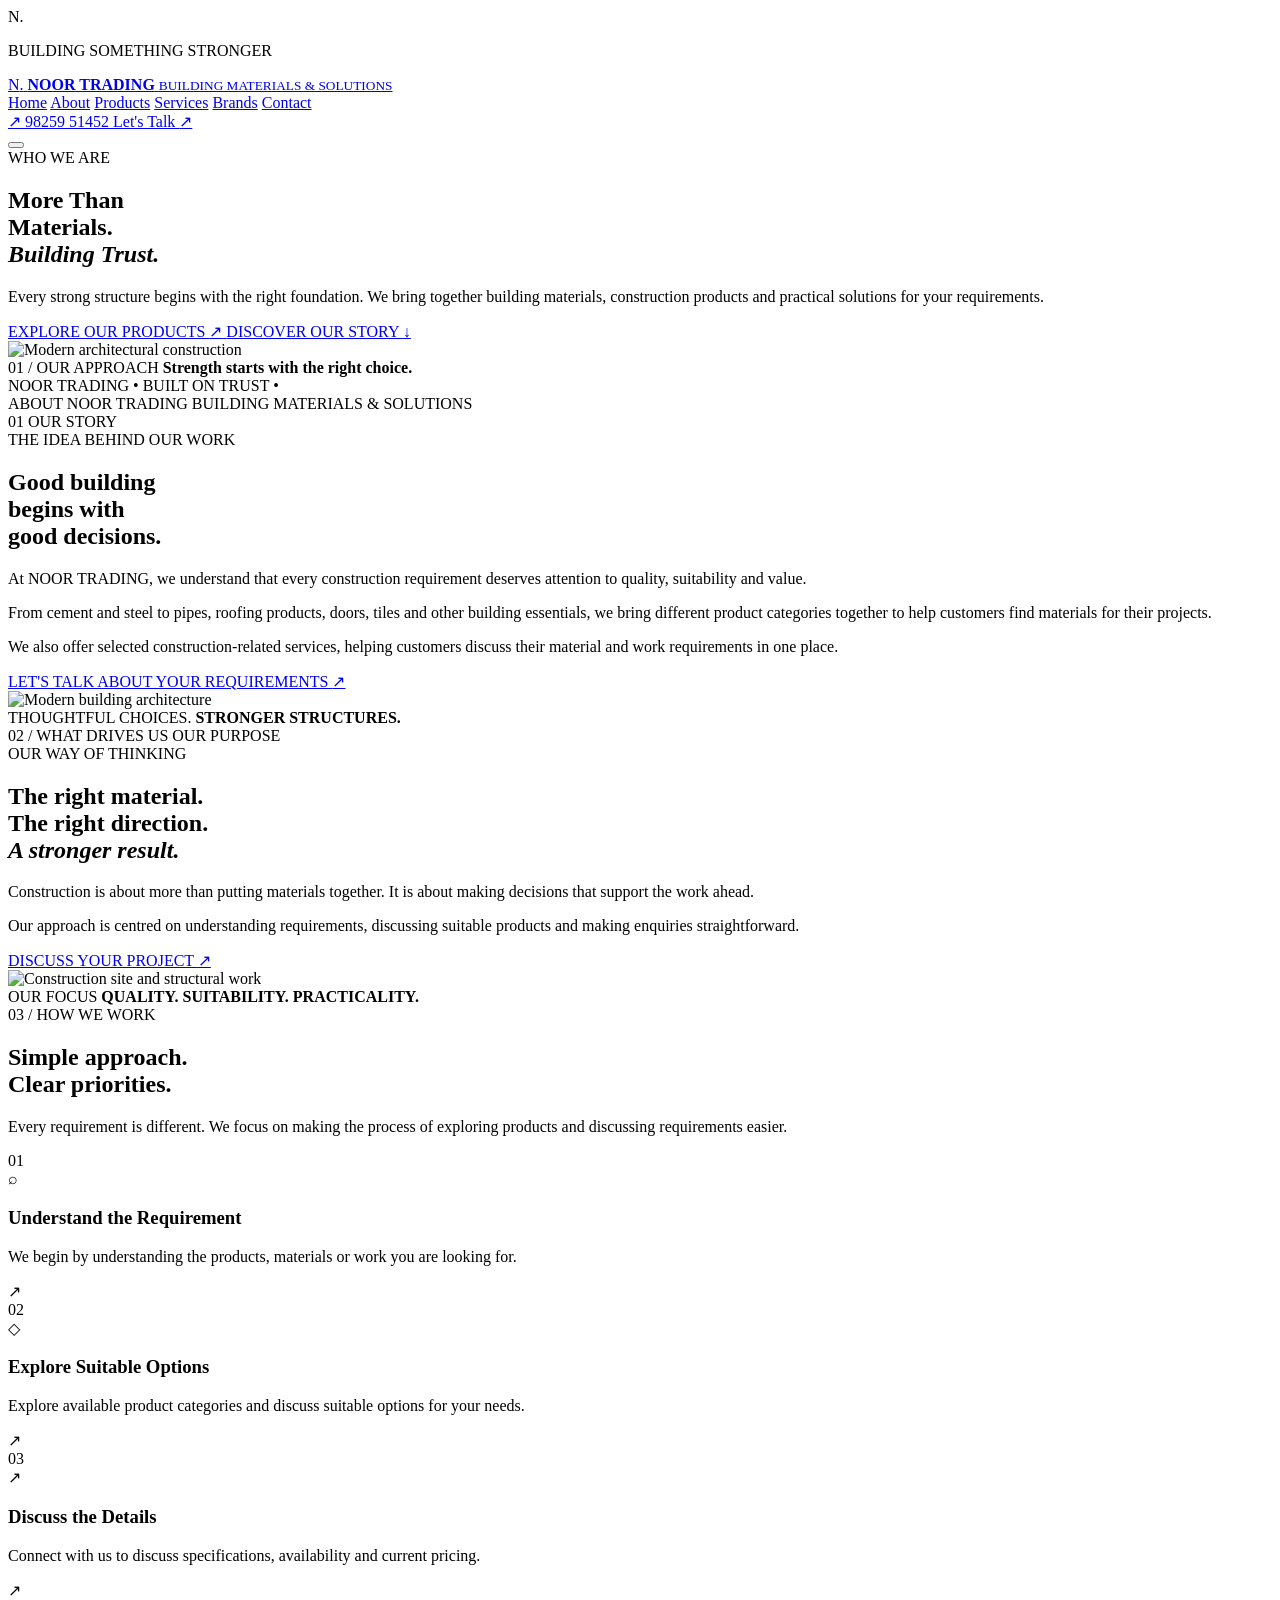
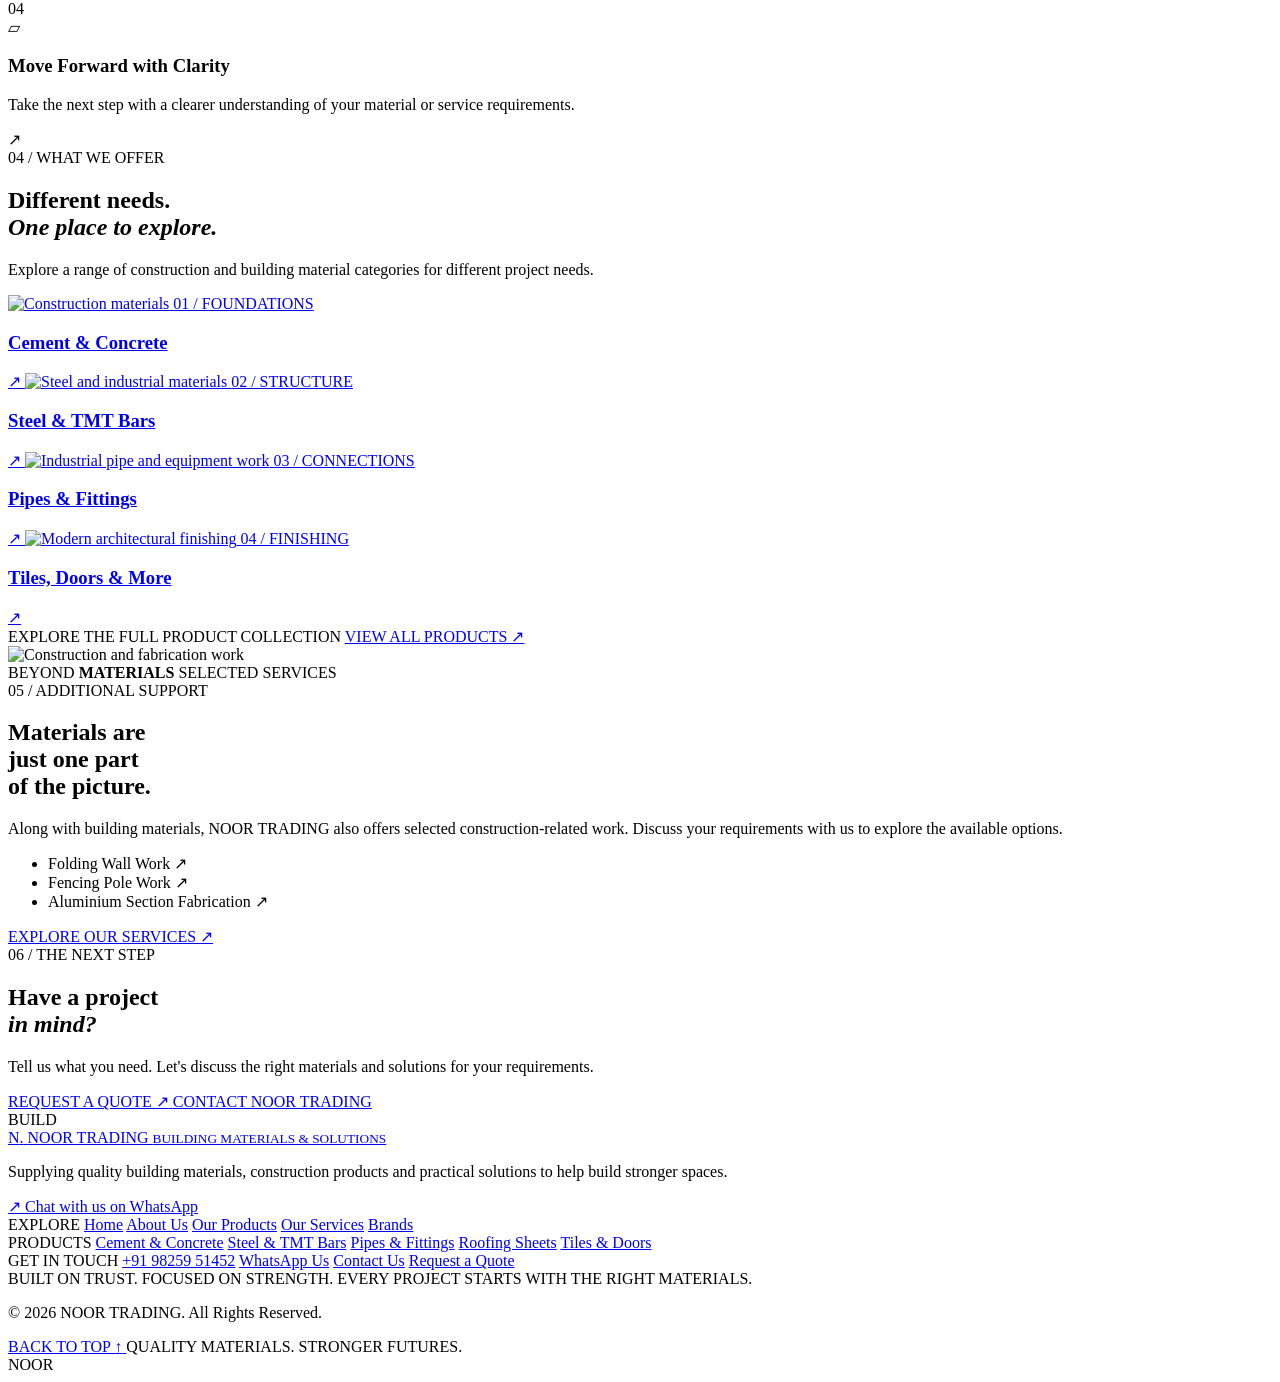
==== about.html @ 2c24d9a5 "Add files via upload" ====
<!DOCTYPE html>
<html lang="en">
<head>
    <meta charset="UTF-8">
    <meta name="viewport" content="width=device-width, initial-scale=1.0">

   <title>About Us | NOOR TRADING – Building Materials & Solutions</title>
<meta name="description" content="Discover NOOR TRADING, your source for building materials, construction products and practical construction solutions.">
    <meta name="theme-color" content="#081b30">

    <link rel="preconnect" href="https://fonts.googleapis.com">
    <link rel="preconnect" href="https://fonts.gstatic.com" crossorigin>

    <link href="https://fonts.googleapis.com/css2?family=DM+Sans:wght@400;500;600;700;800&family=Manrope:wght@400;500;600;700;800&display=swap" rel="stylesheet">

    <link rel="stylesheet" href="assets/style.css">
    <link rel="stylesheet" href="assets/responsive.css">
    <link rel="stylesheet" href="assets/animations.css">

</head>
<body>

    <div class="nt-loader" id="ntLoader">
        <div class="loader-symbol">N<span>.</span></div>
        <div class="loader-line"><span></span></div>
        <p>BUILDING SOMETHING STRONGER</p>
    </div>

    <header class="nt-header" id="ntHeader">

        <a href="about.html" class="nt-logo">
            <span class="logo-mark">N<span>.</span></span>
            <span class="logo-copy">
                <strong>NOOR TRADING</strong>
                <small>BUILDING MATERIALS & SOLUTIONS</small>
            </span>
        </a>

        <nav class="nt-nav" id="ntNav">
            <a href="index.html">Home</a>
            <a href="about.html" class="active">About</a>
            <a href="products.html">Products</a>
            <a href="services.html">Services</a>
            <a href="brands.html">Brands</a>
            <a href="contact.html">Contact</a>
        </nav>

        <div class="nt-header-actions">
            <a href="tel:9825951452" class="nt-call">
                <span class="call-icon">↗</span>
                <span>98259 51452</span>
            </a>
            <a href="quote.html" class="nt-quote-btn">
                Let's Talk <span>↗</span>
            </a>
        </div>

        <button class="nt-menu-toggle" id="ntMenuToggle"
                aria-label="Open navigation" aria-expanded="false">
            <span></span><span></span>
        </button>

    </header>
    <!-- -----------------about 1-------------- -->

<main class="nt-about-page">

    <!-- ABOUT HERO -->
    <section class="about-hero">
        <div class="about-hero-bg"></div>

        <div class="about-hero-inner">

            <div class="about-hero-content" data-reveal>
                <span class="about-eyebrow">
                    <span></span> WHO WE ARE
                </span>

                <h1>
                    More Than<br>
                    Materials.<br>
                    <em>Building Trust.</em>
                </h1>

                <p>
                    Every strong structure begins with the right foundation.
                    We bring together building materials, construction
                    products and practical solutions for your requirements.
                </p>

                <div class="about-hero-actions">
                    <a href="products.html" class="about-btn-light">
                        EXPLORE OUR PRODUCTS <span>↗</span>
                    </a>

                    <a href="#our-story" class="about-text-link">
                        DISCOVER OUR STORY <span>↓</span>
                    </a>
                </div>
            </div>

            <div class="about-hero-visual" data-reveal>
                <div class="about-hero-photo">
                    <img
                        src="https://images.unsplash.com/photo-1503387762-592deb58ef4e?auto=format&fit=crop&w=1200&q=85"
                        alt="Modern architectural construction"
                    >
                </div>

                <div class="about-photo-note">
                    <span>01 / OUR APPROACH</span>
                    <strong>Strength starts with the right choice.</strong>
                </div>

                <div class="about-hero-orbit">
                    <span>NOOR TRADING</span>
                    <span>•</span>
                    <span>BUILT ON TRUST</span>
                    <span>•</span>
                </div>
            </div>

        </div>

        <div class="about-hero-bottom">
            <span>ABOUT NOOR TRADING</span>
            <span class="about-hero-line"></span>
            <span>BUILDING MATERIALS & SOLUTIONS</span>
        </div>
    </section>


    <!-- INTRODUCTION -->
    <section class="about-introduction" id="our-story">

        <div class="about-intro-label" data-reveal>
            <span>01</span>
            <span>OUR STORY</span>
        </div>

        <div class="about-intro-layout">

            <div class="about-intro-heading" data-reveal>
                <span class="about-small-label">THE IDEA BEHIND OUR WORK</span>

                <h2>
                    Good building<br>
                    begins with<br>
                    <span>good decisions.</span>
                </h2>
            </div>

            <div class="about-intro-copy" data-reveal>
                <p class="about-intro-lead">
                    At NOOR TRADING, we understand that every construction
                    requirement deserves attention to quality, suitability
                    and value.
                </p>

                <p>
                    From cement and steel to pipes, roofing products,
                    doors, tiles and other building essentials, we bring
                    different product categories together to help customers
                    find materials for their projects.
                </p>

                <p>
                    We also offer selected construction-related services,
                    helping customers discuss their material and work
                    requirements in one place.
                </p>

                <a href="contact.html" class="about-dark-link">
                    LET'S TALK ABOUT YOUR REQUIREMENTS <span>↗</span>
                </a>
            </div>

        </div>

        <div class="about-intro-image" data-reveal>
            <img
                src="https://images.unsplash.com/photo-1486406146926-c627a92ad1ab?auto=format&fit=crop&w=1800&q=85"
                alt="Modern building architecture"
                loading="lazy"
            >

            <div class="about-image-caption">
                <span>THOUGHTFUL CHOICES.</span>
                <strong>STRONGER STRUCTURES.</strong>
            </div>
        </div>

    </section>


    <!-- DARK PURPOSE SECTION -->
    <section class="about-purpose">

        <div class="about-purpose-top" data-reveal>
            <span>02 / WHAT DRIVES US</span>
            <span>OUR PURPOSE</span>
        </div>

        <div class="about-purpose-content">

            <div class="about-purpose-heading" data-reveal>
                <span class="about-small-label light-label">
                    OUR WAY OF THINKING
                </span>

                <h2>
                    The right material.<br>
                    The right direction.<br>
                    <em>A stronger result.</em>
                </h2>
            </div>

            <div class="about-purpose-description" data-reveal>
                <p>
                    Construction is about more than putting materials
                    together. It is about making decisions that support
                    the work ahead.
                </p>

                <p>
                    Our approach is centred on understanding requirements,
                    discussing suitable products and making enquiries
                    straightforward.
                </p>

                <a href="quote.html" class="about-outline-btn">
                    DISCUSS YOUR PROJECT <span>↗</span>
                </a>
            </div>

        </div>

        <div class="about-purpose-image" data-reveal>
            <img
                src="https://images.unsplash.com/photo-1541888946425-d81bb19240f5?auto=format&fit=crop&w=1800&q=85"
                alt="Construction site and structural work"
                loading="lazy"
            >

            <div class="about-purpose-image-label">
                <span>OUR FOCUS</span>
                <strong>QUALITY. SUITABILITY. PRACTICALITY.</strong>
            </div>
        </div>

    </section>


    <!-- OUR APPROACH -->
    <section class="about-approach">

        <div class="about-approach-heading" data-reveal>
            <div>
                <span class="about-small-label">03 / HOW WE WORK</span>
                <h2>
                    Simple approach.<br>
                    <span>Clear priorities.</span>
                </h2>
            </div>

            <p>
                Every requirement is different. We focus on making
                the process of exploring products and discussing
                requirements easier.
            </p>
        </div>

        <div class="about-approach-list">

            <article class="about-approach-item" data-reveal>
                <span class="approach-index">01</span>
                <div class="approach-icon">⌕</div>
                <div class="approach-info">
                    <h3>Understand the Requirement</h3>
                    <p>
                        We begin by understanding the products,
                        materials or work you are looking for.
                    </p>
                </div>
                <span class="approach-arrow">↗</span>
            </article>

            <article class="about-approach-item" data-reveal>
                <span class="approach-index">02</span>
                <div class="approach-icon">◇</div>
                <div class="approach-info">
                    <h3>Explore Suitable Options</h3>
                    <p>
                        Explore available product categories and
                        discuss suitable options for your needs.
                    </p>
                </div>
                <span class="approach-arrow">↗</span>
            </article>

            <article class="about-approach-item" data-reveal>
                <span class="approach-index">03</span>
                <div class="approach-icon">↗</div>
                <div class="approach-info">
                    <h3>Discuss the Details</h3>
                    <p>
                        Connect with us to discuss specifications,
                        availability and current pricing.
                    </p>
                </div>
                <span class="approach-arrow">↗</span>
            </article>

            <article class="about-approach-item" data-reveal>
                <span class="approach-index">04</span>
                <div class="approach-icon">▱</div>
                <div class="approach-info">
                    <h3>Move Forward with Clarity</h3>
                    <p>
                        Take the next step with a clearer understanding
                        of your material or service requirements.
                    </p>
                </div>
                <span class="approach-arrow">↗</span>
            </article>

        </div>

    </section>


    <!-- PRODUCT RANGE -->
    <section class="about-range">

        <div class="about-range-top" data-reveal>
            <span class="about-small-label light-label">
                04 / WHAT WE OFFER
            </span>

            <h2>
                Different needs.<br>
                <em>One place to explore.</em>
            </h2>

            <p>
                Explore a range of construction and building
                material categories for different project needs.
            </p>
        </div>

        <div class="about-range-grid">

            <a href="products.html" class="about-range-card range-cement" data-reveal>
                <img
                    src="https://images.unsplash.com/photo-1518709268805-4e9042af9f23?auto=format&fit=crop&w=900&q=85"
                    alt="Construction materials"
                    loading="lazy"
                >
                <span>01 / FOUNDATIONS</span>
                <h3>Cement & Concrete</h3>
                <span class="range-arrow">↗</span>
            </a>

            <a href="products.html" class="about-range-card range-steel" data-reveal>
                <img
                    src="https://images.unsplash.com/photo-1504917595217-d4dc5ebe6122?auto=format&fit=crop&w=900&q=85"
                    alt="Steel and industrial materials"
                    loading="lazy"
                >
                <span>02 / STRUCTURE</span>
                <h3>Steel & TMT Bars</h3>
                <span class="range-arrow">↗</span>
            </a>

            <a href="products.html" class="about-range-card range-pipes" data-reveal>
                <img
                    src="https://images.unsplash.com/photo-1581092160562-40aa08e78837?auto=format&fit=crop&w=900&q=85"
                    alt="Industrial pipe and equipment work"
                    loading="lazy"
                >
                <span>03 / CONNECTIONS</span>
                <h3>Pipes & Fittings</h3>
                <span class="range-arrow">↗</span>
            </a>

            <a href="products.html" class="about-range-card range-finishing" data-reveal>
                <img
                    src="https://images.unsplash.com/photo-1600607687939-ce8a6c25118c?auto=format&fit=crop&w=900&q=85"
                    alt="Modern architectural finishing"
                    loading="lazy"
                >
                <span>04 / FINISHING</span>
                <h3>Tiles, Doors & More</h3>
                <span class="range-arrow">↗</span>
            </a>

        </div>

        <div class="about-range-bottom">
            <span>EXPLORE THE FULL PRODUCT COLLECTION</span>
            <a href="products.html">VIEW ALL PRODUCTS ↗</a>
        </div>

    </section>


    <!-- SERVICES -->
    <section class="about-services">

        <div class="about-services-visual" data-reveal>
            <img
                src="https://images.unsplash.com/photo-1504307651254-35680f356dfd?auto=format&fit=crop&w=1200&q=85"
                alt="Construction and fabrication work"
                loading="lazy"
            >

            <div class="about-services-stamp">
                <span>BEYOND</span>
                <strong>MATERIALS</strong>
                <span>SELECTED SERVICES</span>
            </div>
        </div>

        <div class="about-services-content" data-reveal>
            <span class="about-small-label">05 / ADDITIONAL SUPPORT</span>

            <h2>
                Materials are<br>
                just one part<br>
                of the <span>picture.</span>
            </h2>

            <p>
                Along with building materials, NOOR TRADING also
                offers selected construction-related work.
                Discuss your requirements with us to explore
                the available options.
            </p>

            <ul>
                <li>Folding Wall Work <span>↗</span></li>
                <li>Fencing Pole Work <span>↗</span></li>
                <li>Aluminium Section Fabrication <span>↗</span></li>
            </ul>

            <a href="services.html" class="about-dark-link">
                EXPLORE OUR SERVICES <span>↗</span>
            </a>
        </div>

    </section>


    <!-- CLOSING STATEMENT -->
    <section class="about-closing">

        <div class="about-closing-background"></div>

        <div class="about-closing-content" data-reveal>
            <span>06 / THE NEXT STEP</span>

            <h2>
                Have a project<br>
                <em>in mind?</em>
            </h2>

            <p>
                Tell us what you need. Let's discuss the right
                materials and solutions for your requirements.
            </p>

            <div class="about-closing-actions">
                <a href="quote.html" class="about-btn-light">
                    REQUEST A QUOTE <span>↗</span>
                </a>

                <a href="contact.html" class="about-closing-link">
                    CONTACT NOOR TRADING
                </a>
            </div>
        </div>

        <div class="about-closing-watermark">BUILD</div>

    </section>

</main>

    <footer class="nt-footer" id="ntFooter">

    <div class="nt-footer-top">
        <div class="nt-footer-brand">
            <a href="index.html" class="nt-footer-logo">
                <span class="nt-footer-logo-mark">N<span>.</span></span>
                <span class="nt-footer-logo-name">
                    NOOR TRADING
                    <small>BUILDING MATERIALS & SOLUTIONS</small>
                </span>
            </a>

            <p class="nt-footer-description">
                Supplying quality building materials, construction products
                and practical solutions to help build stronger spaces.
            </p>

            <a href="https://wa.me/919825951452"
               target="_blank"
               rel="noopener"
               class="nt-footer-whatsapp">
                <span class="nt-footer-whatsapp-icon">↗</span>
                Chat with us on WhatsApp
            </a>
        </div>

        <div class="nt-footer-links">
            <div class="nt-footer-column">
                <span class="nt-footer-heading">EXPLORE</span>
                <a href="index.html">Home</a>
                <a href="about.html">About Us</a>
                <a href="products.html">Our Products</a>
                <a href="services.html">Our Services</a>
                <a href="brands.html">Brands</a>
            </div>

            <div class="nt-footer-column">
                <span class="nt-footer-heading">PRODUCTS</span>
                <a href="products.html">Cement & Concrete</a>
                <a href="products.html">Steel & TMT Bars</a>
                <a href="products.html">Pipes & Fittings</a>
                <a href="products.html">Roofing Sheets</a>
                <a href="products.html">Tiles & Doors</a>
            </div>

            <div class="nt-footer-column">
                <span class="nt-footer-heading">GET IN TOUCH</span>
                <a href="tel:9825951452">+91 98259 51452</a>
                <a href="https://wa.me/919825951452"
                   target="_blank" rel="noopener">WhatsApp Us</a>
                <a href="contact.html">Contact Us</a>
                <a href="quote.html">Request a Quote</a>
            </div>
        </div>
    </div>

    <div class="nt-footer-middle">
        <span>BUILT ON TRUST. FOCUSED ON STRENGTH.</span>
        <span class="nt-footer-middle-line"></span>
        <span>EVERY PROJECT STARTS WITH THE RIGHT MATERIALS.</span>
    </div>

    <div class="nt-footer-bottom">
        <p>© <span id="ntCopyrightYear">2026</span> NOOR TRADING. All Rights Reserved.</p>

        <a href="#homeHero" class="nt-back-top">
            BACK TO TOP <span>↑</span>
        </a>

        <span class="nt-footer-credit">QUALITY MATERIALS. STRONGER FUTURES.</span>
    </div>

    <div class="nt-footer-watermark" aria-hidden="true">NOOR</div>
</footer>


    <script src="assets/script.js" defer></script>

</body>
</html>
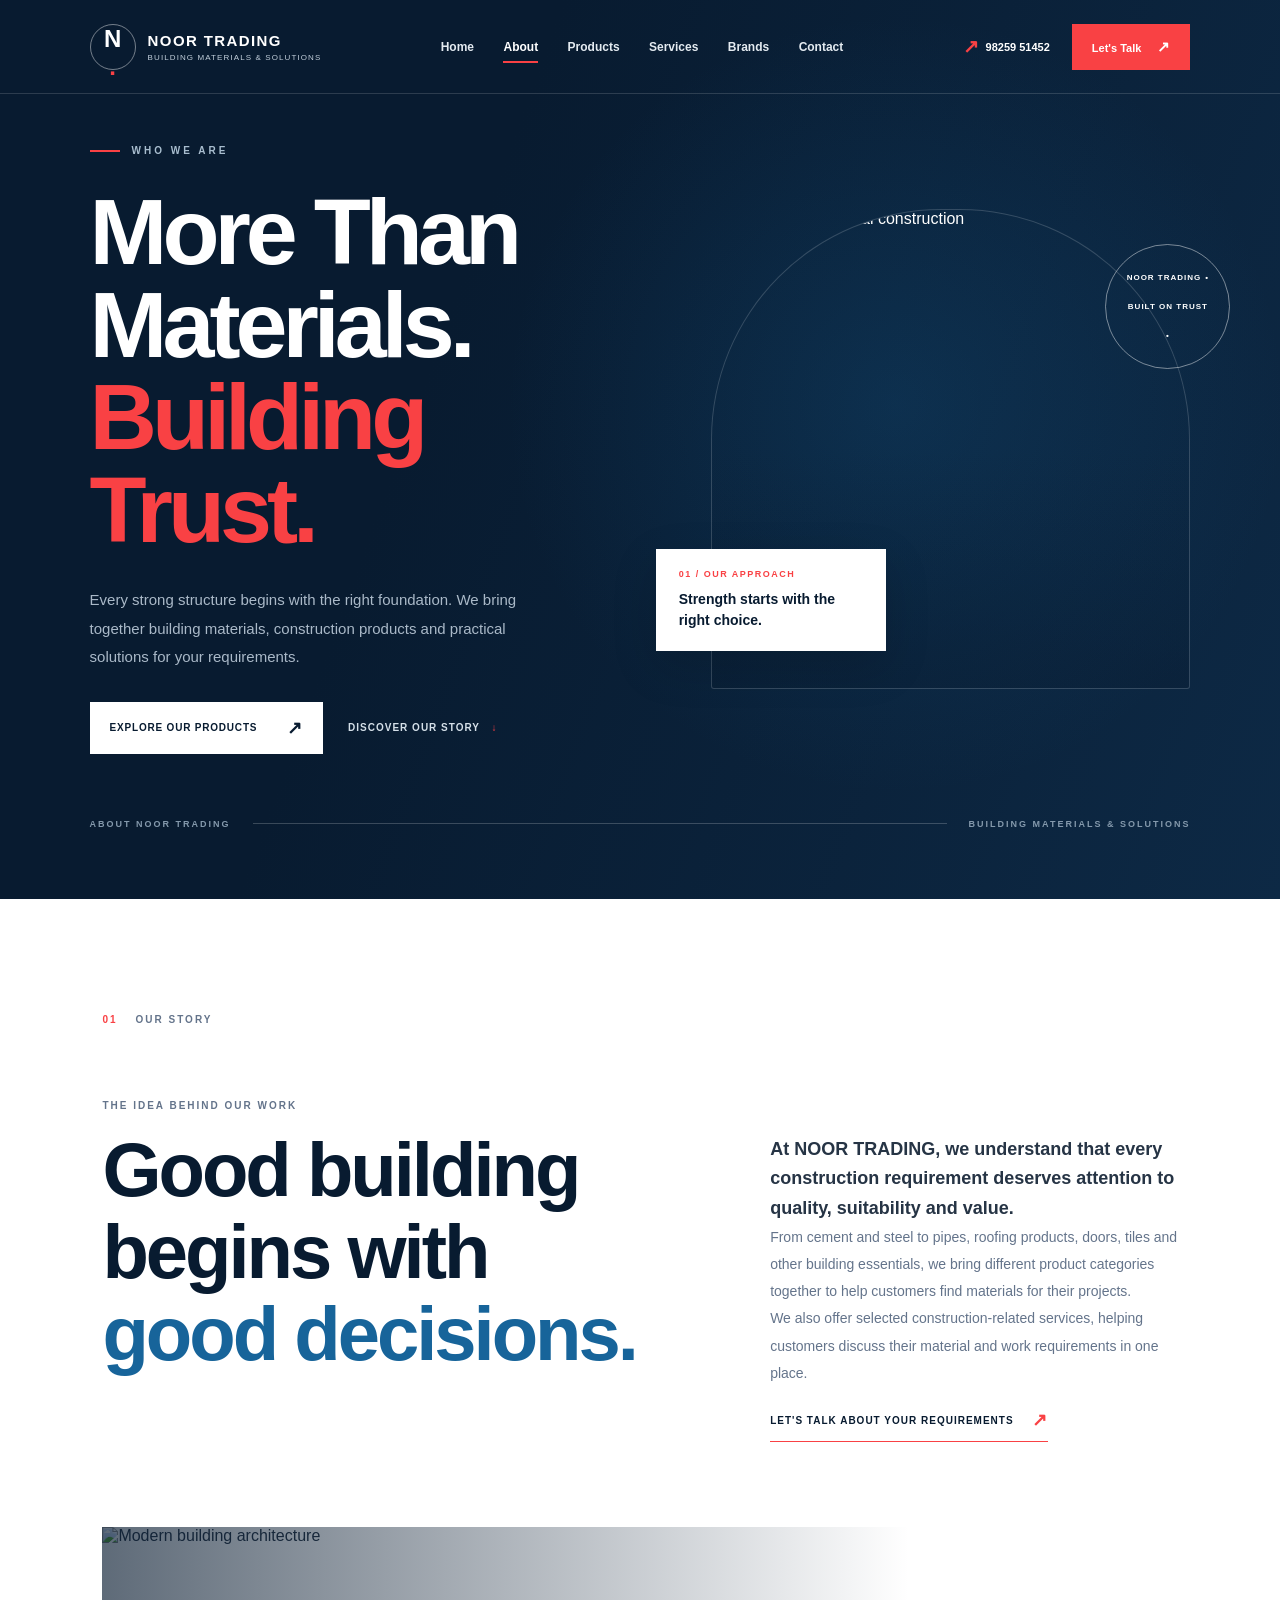
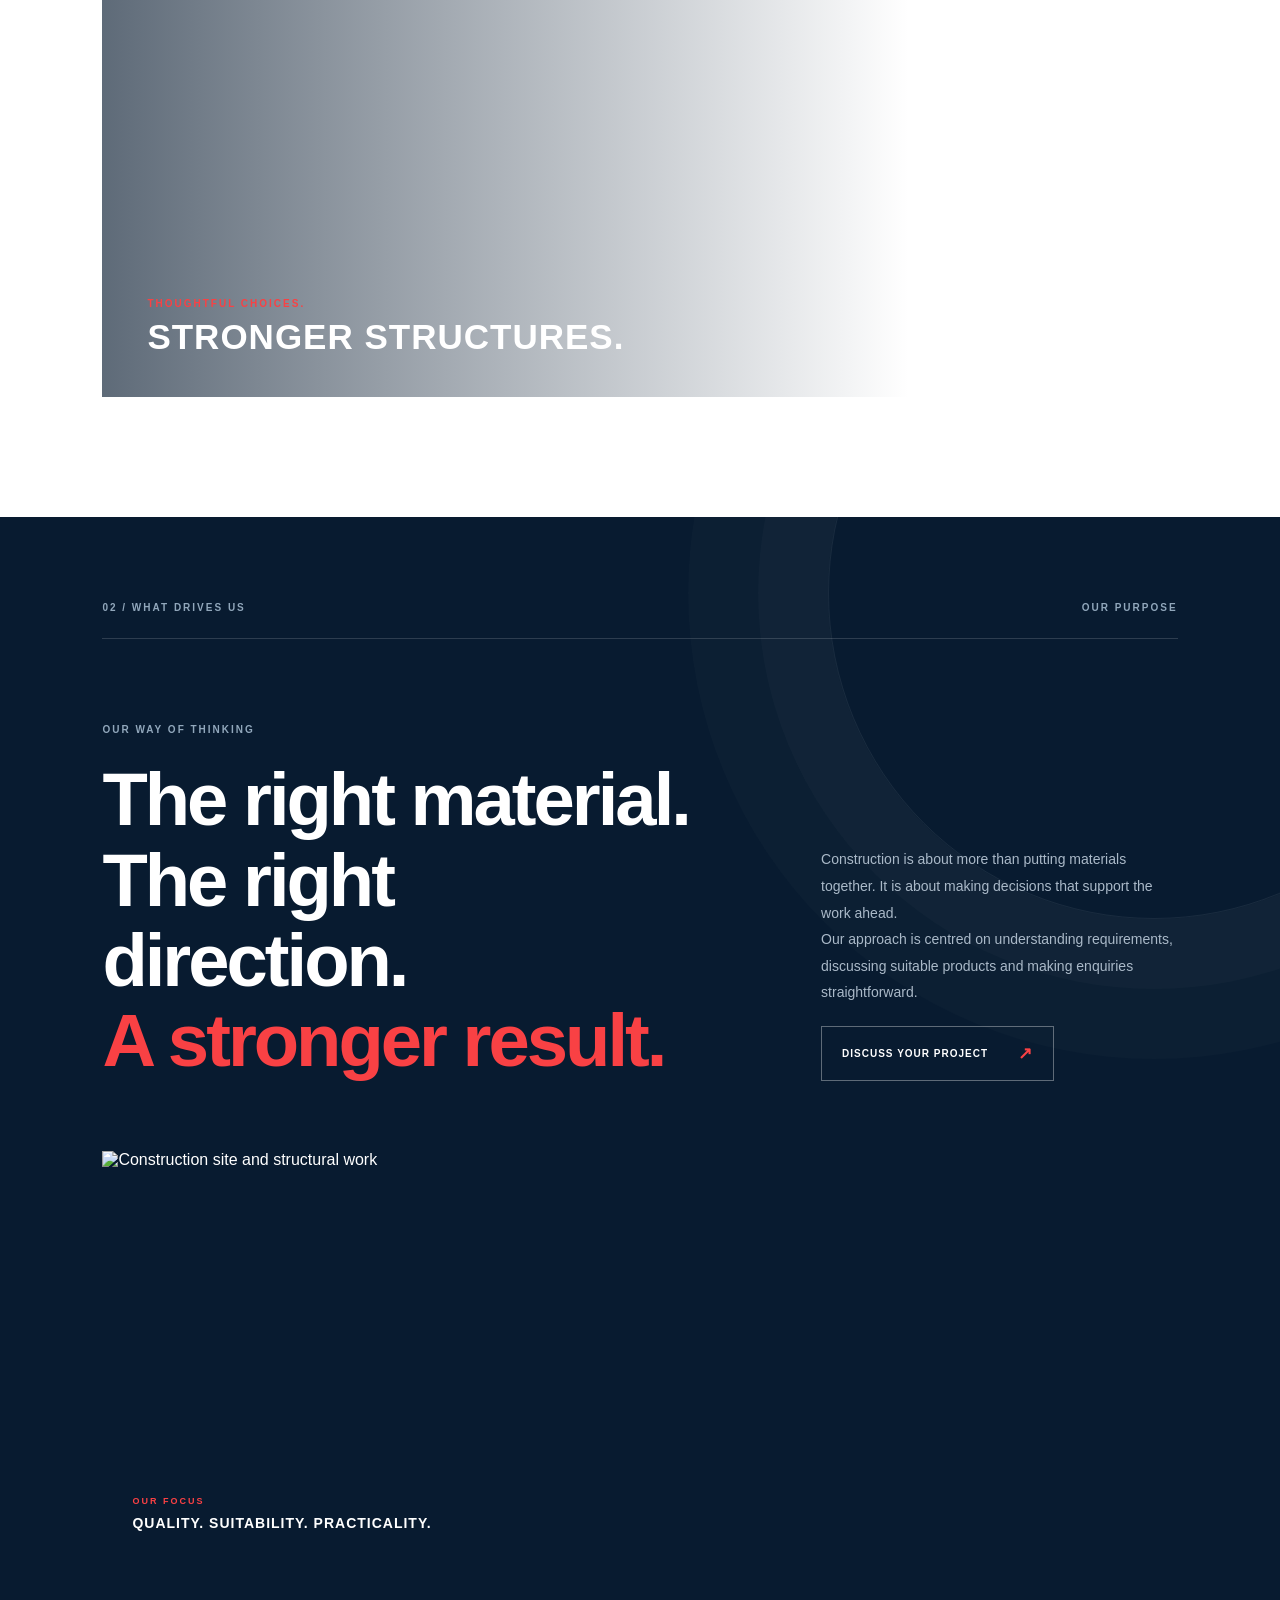
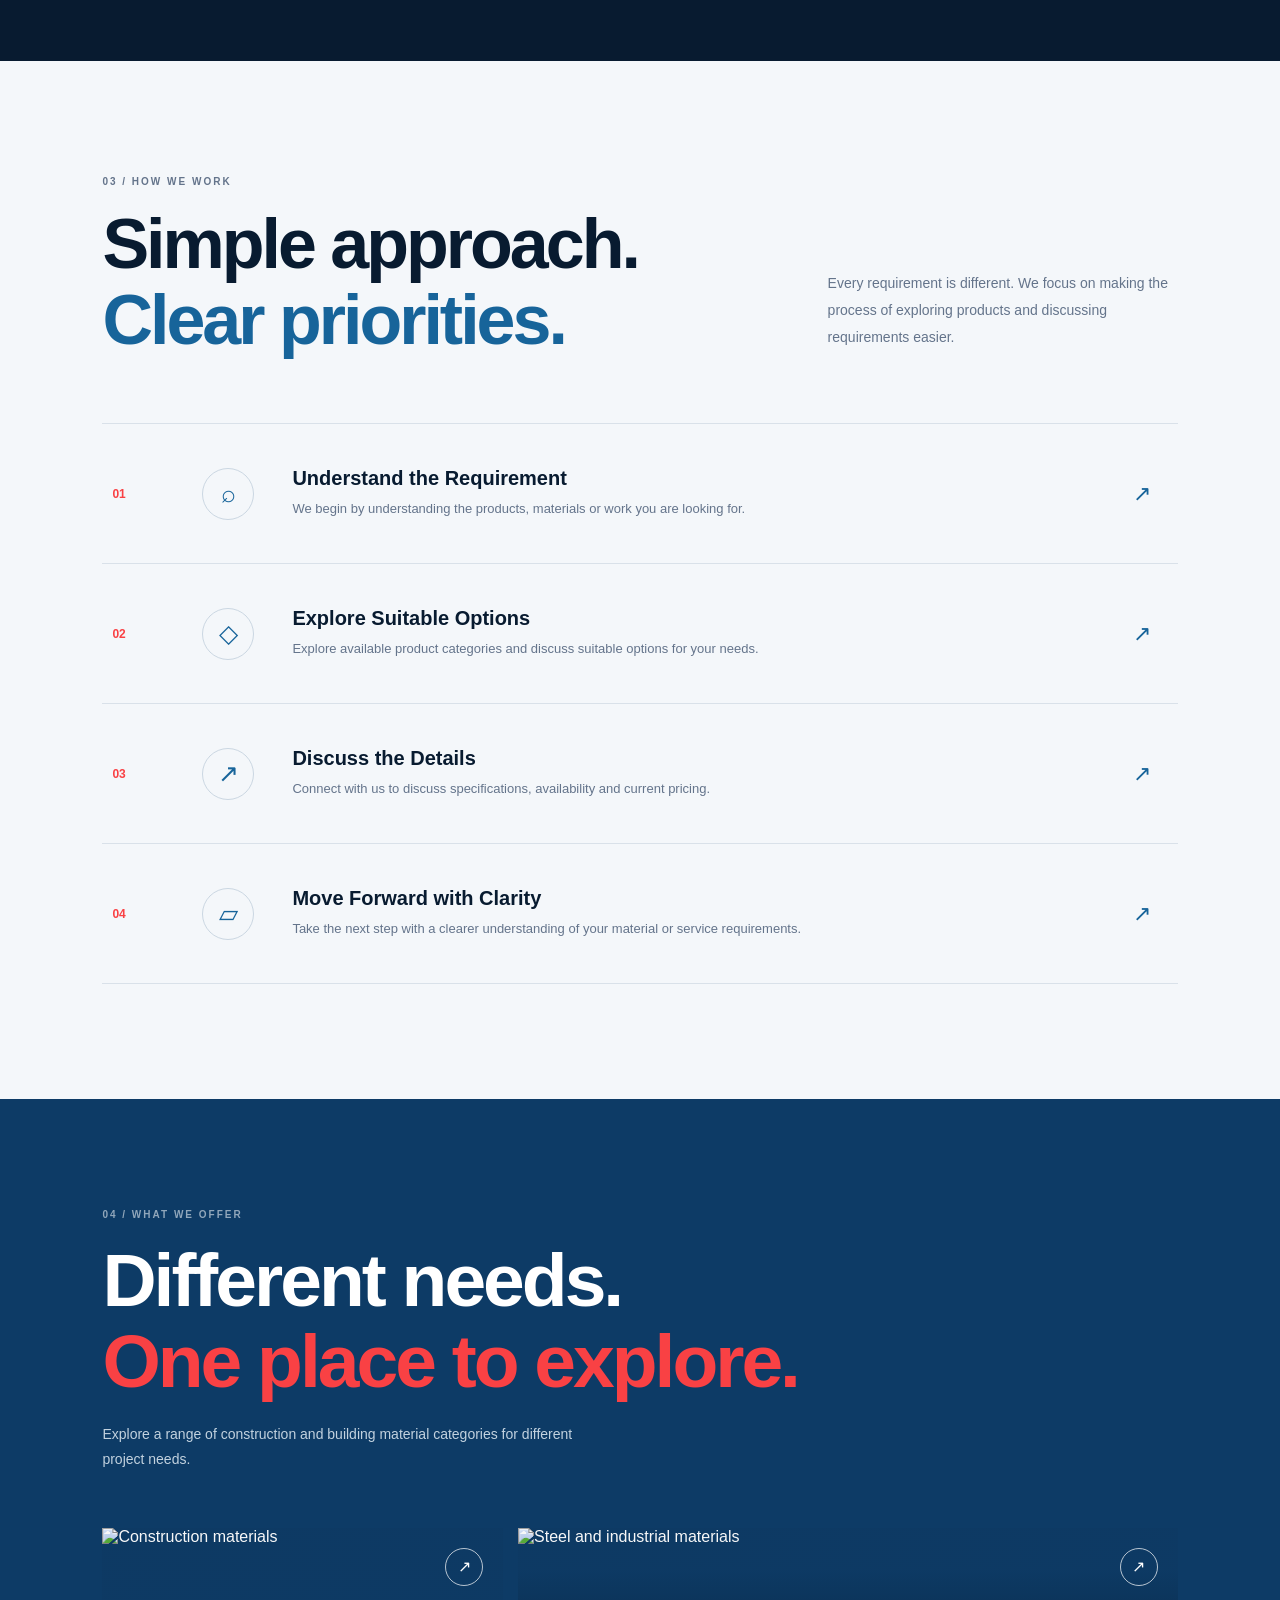
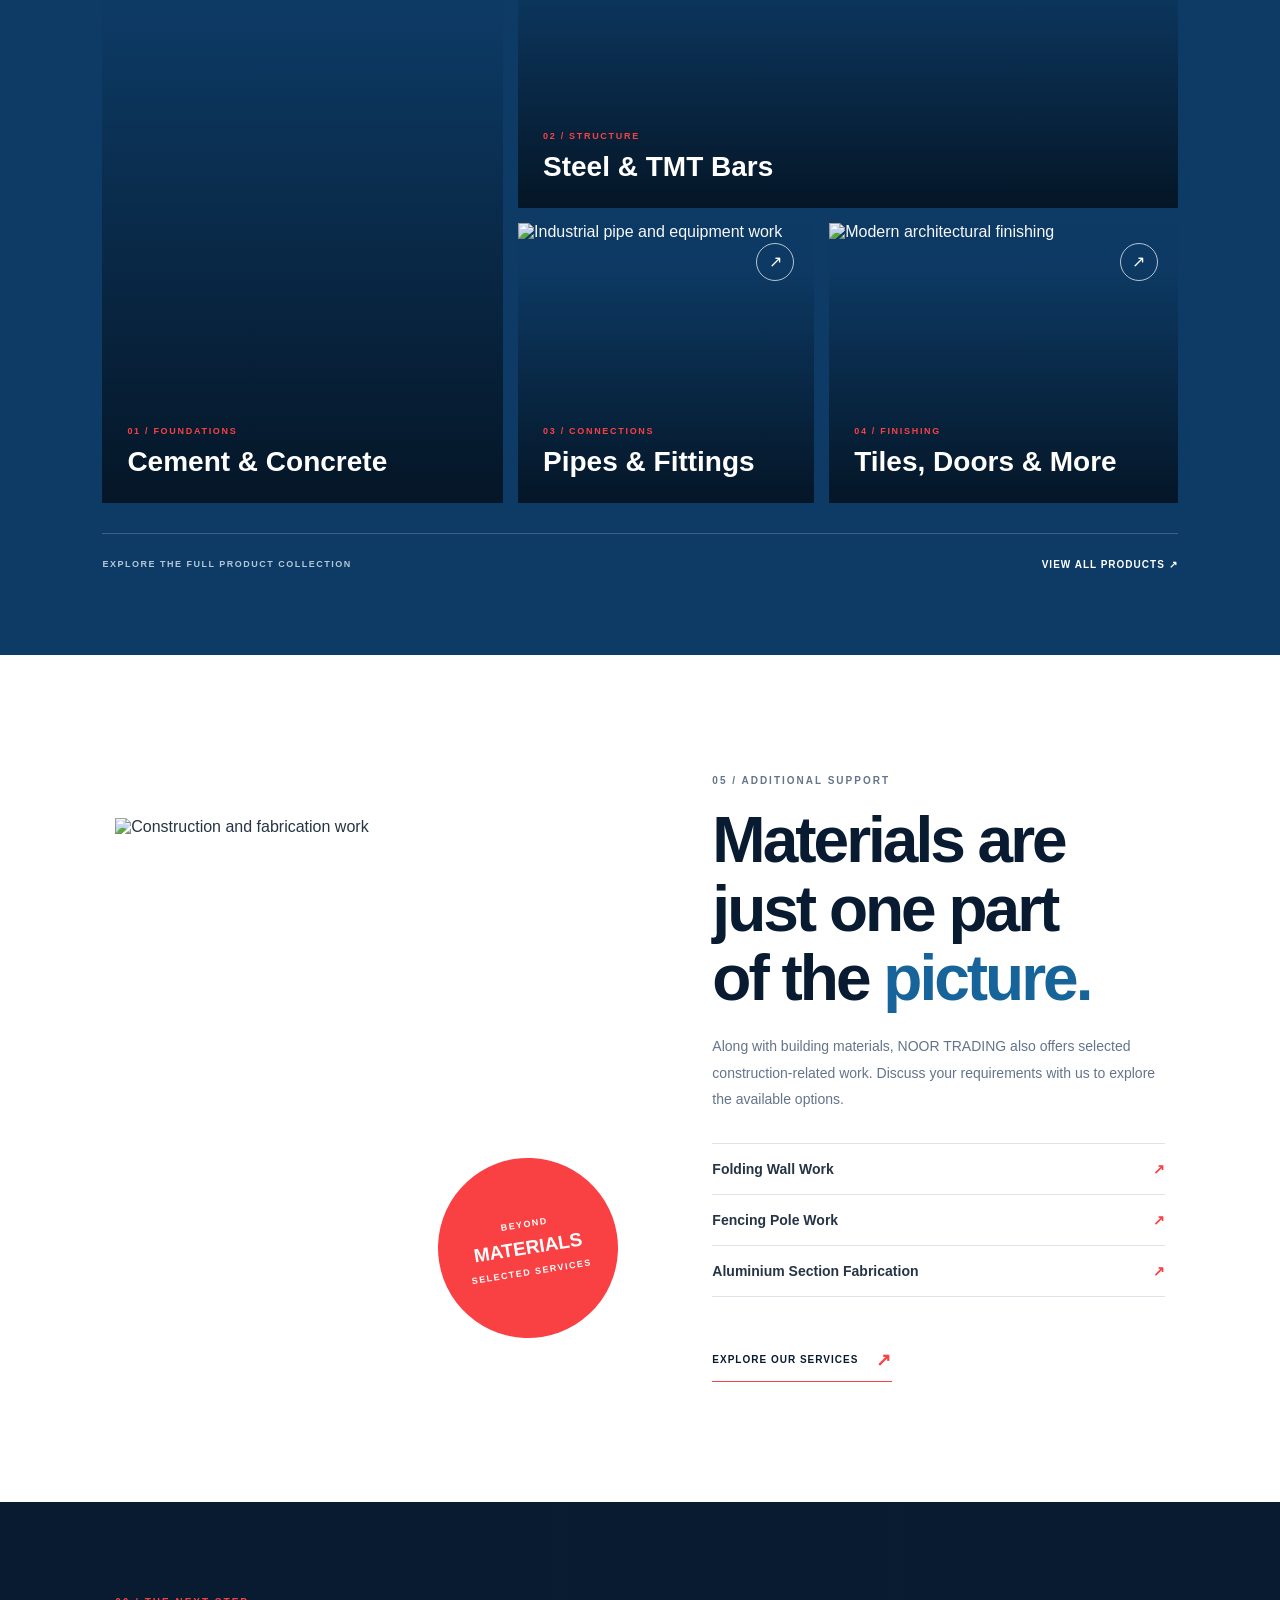
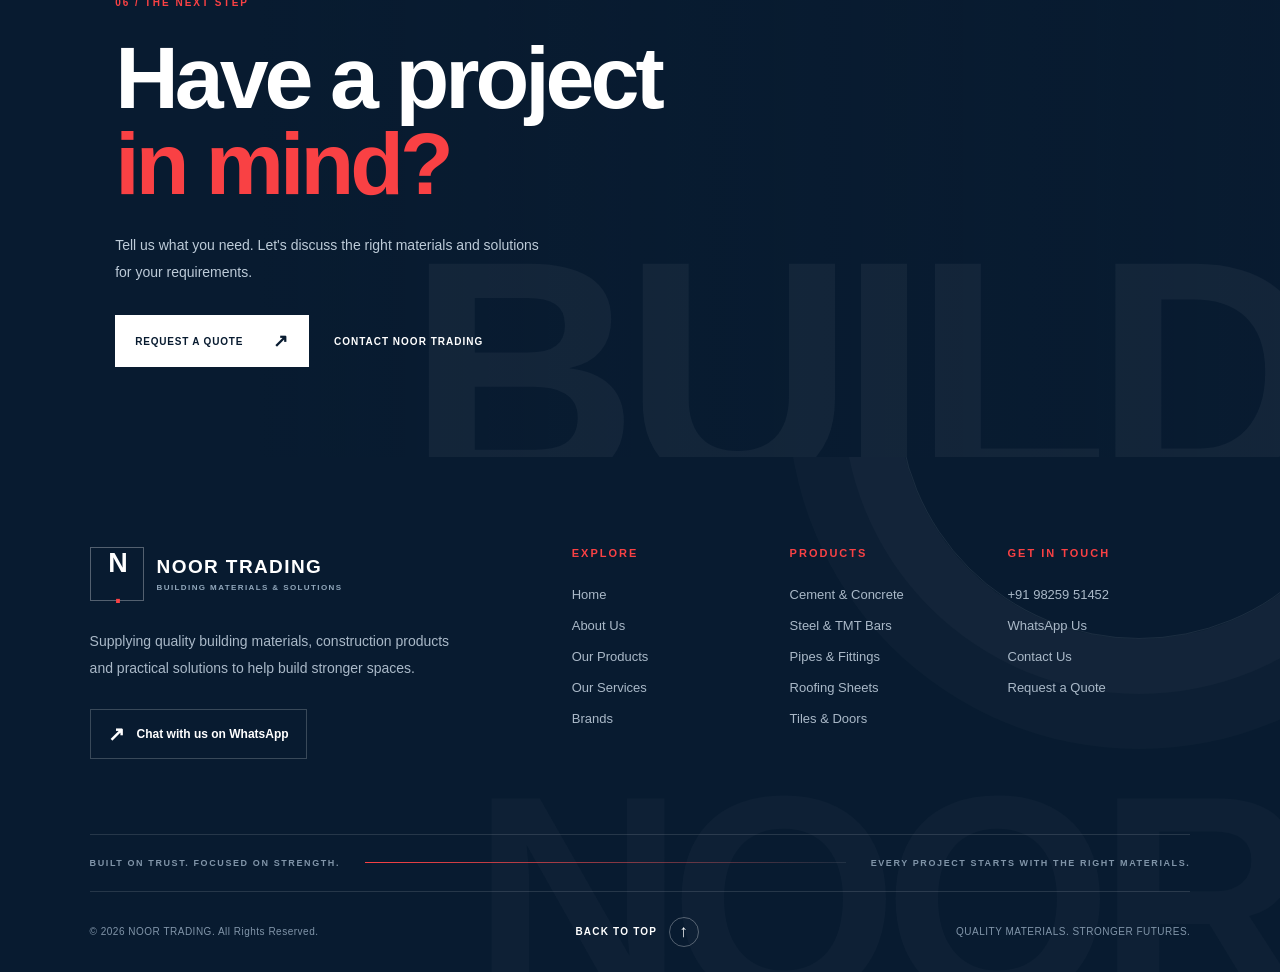
==== commit 9ef11b55: "Update about.html" ====
--- a/about.html
+++ b/about.html
@@ -13,9 +13,9 @@
 
     <link href="https://fonts.googleapis.com/css2?family=DM+Sans:wght@400;500;600;700;800&family=Manrope:wght@400;500;600;700;800&display=swap" rel="stylesheet">
 
-    <link rel="stylesheet" href="assets/style.css">
-    <link rel="stylesheet" href="assets/responsive.css">
-    <link rel="stylesheet" href="assets/animations.css">
+    <link rel="stylesheet" href="style.css">
+    <link rel="stylesheet" href="responsive.css">
+    <link rel="stylesheet" href="animations.css">
 
 </head>
 <body>
@@ -562,7 +562,8 @@
 </footer>
 
 
-    <script src="assets/script.js" defer></script>
+    <script src="script.js" defer></script>
 
 </body>
 </html>
+
--- a/style.css
+++ b/style.css
@@ -0,0 +1,4998 @@
+
+:root {
+    --navy: #081b30;
+    --blue: #0d3b66;
+    --red: #f94144;
+    --white: #ffffff;
+    --light: #eaf2f9;
+    --text: #263445;
+    --muted: #64748b;
+    --font-heading: 'Manrope', sans-serif;
+    --font-body: 'DM Sans', sans-serif;
+}
+
+* {
+    margin: 0;
+    padding: 0;
+    box-sizing: border-box;
+}
+
+html {
+    scroll-behavior: smooth;
+}
+
+body {
+    font-family: var(--font-body);
+    color: var(--text);
+    background: #fff;
+    overflow-x: hidden;
+}
+
+a {
+    text-decoration: none;
+    color: inherit;
+}
+
+button {
+    font: inherit;
+}
+
+.nt-loader {
+    position: fixed;
+    inset: 0;
+    z-index: 9999;
+    background: var(--navy);
+    display: flex;
+    flex-direction: column;
+    justify-content: center;
+    align-items: center;
+    gap: 22px;
+    transition: opacity .7s ease, visibility .7s ease;
+}
+
+.nt-loader.loaded {
+    opacity: 0;
+    visibility: hidden;
+    pointer-events: none;
+}
+
+.loader-symbol {
+    font: 800 76px var(--font-heading);
+    color: white;
+    letter-spacing: -8px;
+}
+
+.loader-symbol span {
+    color: var(--red);
+}
+
+.loader-line {
+    width: 150px;
+    height: 2px;
+    background: #ffffff25;
+    overflow: hidden;
+}
+
+.loader-line span {
+    display: block;
+    height: 100%;
+    width: 100%;
+    background: var(--red);
+    transform: translateX(-100%);
+    animation: loaderRun 1.4s ease forwards;
+}
+
+.nt-loader p {
+    color: #a9b9c9;
+    font-size: 9px;
+    letter-spacing: 3px;
+}
+
+.nt-header {
+    position: absolute;
+    z-index: 100;
+    top: 0;
+    left: 0;
+    width: 100%;
+    min-height: 94px;
+    display: flex;
+    align-items: center;
+    justify-content: space-between;
+    padding: 0 7%;
+    border-bottom: 1px solid #ffffff25;
+    color: white;
+    transition: .35s ease;
+}
+
+.nt-header.scrolled {
+    position: fixed;
+    min-height: 76px;
+    background: rgba(8, 27, 48, .96);
+    backdrop-filter: blur(16px);
+    box-shadow: 0 10px 30px #0002;
+}
+
+.nt-logo {
+    display: flex;
+    align-items: center;
+    gap: 12px;
+    flex-shrink: 0;
+}
+
+.logo-mark {
+    width: 46px;
+    height: 46px;
+    border: 1px solid #ffffff70;
+    border-radius: 50%;
+    display: grid;
+    place-items: center;
+    font: 800 24px var(--font-heading);
+}
+
+.logo-mark span {
+    color: var(--red);
+}
+
+.logo-copy {
+    display: flex;
+    flex-direction: column;
+    gap: 4px;
+}
+
+.logo-copy strong {
+    font: 800 15px var(--font-heading);
+    letter-spacing: 1.4px;
+}
+
+.logo-copy small {
+    color: #c2cfdb;
+    font-size: 8px;
+    letter-spacing: 1.1px;
+}
+
+.nt-nav {
+    display: flex;
+    align-items: center;
+    gap: clamp(17px, 2.3vw, 35px);
+}
+
+.nt-nav a {
+    position: relative;
+    color: #e4ebf1;
+    font-size: 12px;
+    font-weight: 600;
+    padding: 12px 0;
+    transition: .3s;
+}
+
+.nt-nav a::after {
+    content: "";
+    position: absolute;
+    bottom: 3px;
+    left: 0;
+    width: 0;
+    height: 2px;
+    background: var(--red);
+    transition: width .35s ease;
+}
+
+.nt-nav a:hover,
+.nt-nav a.active {
+    color: white;
+}
+
+.nt-nav a:hover::after,
+.nt-nav a.active::after {
+    width: 100%;
+}
+
+.nt-header-actions {
+    display: flex;
+    align-items: center;
+    gap: 22px;
+}
+
+.nt-call {
+    display: flex;
+    align-items: center;
+    gap: 7px;
+    font-size: 11px;
+    font-weight: 700;
+}
+
+.call-icon {
+    color: var(--red);
+    font-size: 19px;
+}
+
+.nt-quote-btn {
+    background: var(--red);
+    color: white;
+    padding: 14px 20px;
+    font-size: 11px;
+    font-weight: 800;
+    transition: .3s;
+}
+
+.nt-quote-btn span {
+    margin-left: 13px;
+    font-size: 15px;
+}
+
+.nt-quote-btn:hover,
+.nt-primary-btn:hover {
+    background: white;
+    color: var(--navy);
+    transform: translateY(-3px);
+}
+
+.nt-menu-toggle {
+    display: none;
+}
+
+.nt-hero {
+    position: relative;
+    height: 100svh;
+    min-height: 690px;
+    background: var(--navy);
+    color: white;
+    overflow: hidden;
+}
+
+.nt-hero-slides,
+.nt-hero-slide {
+    position: absolute;
+    inset: 0;
+}
+
+.nt-hero-slide {
+    opacity: 0;
+    visibility: hidden;
+    transition: opacity 1.1s ease, visibility 1.1s ease;
+}
+
+.nt-hero-slide.active {
+    opacity: 1;
+    visibility: visible;
+    z-index: 2;
+}
+
+.nt-hero-image {
+    position: absolute;
+    inset: 0;
+    background-position: center;
+    background-size: cover;
+    transform: scale(1.12);
+    transition: transform 7s cubic-bezier(.2,.65,.3,1);
+}
+
+.nt-hero-slide.active .nt-hero-image {
+    transform: scale(1);
+}
+
+.nt-hero-overlay {
+    position: absolute;
+    inset: 0;
+    background:
+        linear-gradient(90deg, rgba(5,18,32,.96) 0%,
+        rgba(5,18,32,.83) 38%,
+        rgba(5,18,32,.34) 75%,
+        rgba(5,18,32,.15) 100%),
+        linear-gradient(0deg, rgba(5,18,32,.55), transparent 40%);
+}
+
+.nt-hero-noise {
+    position: absolute;
+    inset: 0;
+    z-index: 4;
+    pointer-events: none;
+    opacity: .08;
+    background-image: url("data:image/svg+xml,%3Csvg viewBox='0 0 180 180' xmlns='http://www.w3.org/2000/svg'%3E%3Cfilter id='n'%3E%3CfeTurbulence type='fractalNoise' baseFrequency='.9' numOctaves='3' stitchTiles='stitch'/%3E%3C/filter%3E%3Crect width='100%25' height='100%25' filter='url(%23n)' opacity='.5'/%3E%3C/svg%3E");
+}
+
+.nt-hero-content {
+    position: absolute;
+    z-index: 5;
+    left: 10%;
+    top: 51%;
+    transform: translateY(-43%);
+    width: min(750px, 75%);
+}
+
+.nt-eyebrow {
+    display: flex;
+    align-items: center;
+    gap: 12px;
+    color: #d7e3ed;
+    font-size: 10px;
+    font-weight: 700;
+    letter-spacing: 3px;
+    margin-bottom: 28px;
+}
+
+.nt-eyebrow i {
+    width: 34px;
+    height: 2px;
+    background: var(--red);
+}
+
+.nt-hero-content h1 {
+    font: 800 clamp(48px, 6.5vw, 91px)/1.06 var(--font-heading);
+    letter-spacing: -4px;
+    max-width: 800px;
+}
+
+.nt-hero-content h1 > span:not(.red-dot) {
+    color: transparent;
+    -webkit-text-stroke: 1.5px white;
+}
+
+.red-dot {
+    color: var(--red);
+}
+
+.nt-hero-content p {
+    max-width: 430px;
+    margin-top: 25px;
+    color: #d1dce6;
+    font-size: 14px;
+    line-height: 1.9;
+}
+
+.nt-hero-buttons {
+    display: flex;
+    align-items: center;
+    gap: 34px;
+    margin-top: 35px;
+}
+
+.nt-primary-btn {
+    display: inline-flex;
+    align-items: center;
+    gap: 25px;
+    padding: 17px 22px;
+    background: var(--red);
+    color: white;
+    font-size: 11px;
+    font-weight: 800;
+    transition: .3s ease;
+}
+
+.nt-primary-btn span {
+    font-size: 18px;
+}
+
+.nt-text-btn {
+    color: white;
+    font-size: 11px;
+    font-weight: 700;
+}
+
+.nt-text-btn span {
+    margin-left: 10px;
+    color: var(--red);
+    font-size: 18px;
+    transition: .3s;
+}
+
+.nt-text-btn:hover span {
+    margin-left: 18px;
+}
+
+.nt-hero-side-label {
+    position: absolute;
+    right: 4%;
+    top: 45%;
+    writing-mode: vertical-rl;
+    z-index: 5;
+    font-size: 8px;
+    letter-spacing: 3px;
+    color: #ffffffa8;
+}
+
+.nt-hero-watermark {
+    position: absolute;
+    z-index: 3;
+    right: -3%;
+    bottom: -12%;
+    color: #ffffff09;
+    font: 800 clamp(180px, 28vw, 420px) var(--font-heading);
+    letter-spacing: -25px;
+    pointer-events: none;
+}
+
+.nt-hero-bottom {
+    position: absolute;
+    z-index: 10;
+    bottom: 35px;
+    left: 10%;
+    right: 10%;
+    display: flex;
+    align-items: center;
+    justify-content: space-between;
+    gap: 30px;
+}
+
+.nt-slider-controls {
+    display: flex;
+    align-items: center;
+    gap: 18px;
+}
+
+.nt-slider-controls button {
+    width: 42px;
+    height: 42px;
+    border: 1px solid #ffffff60;
+    background: transparent;
+    color: white;
+    border-radius: 50%;
+    cursor: pointer;
+    transition: .3s;
+}
+
+.nt-slider-controls button:hover {
+    background: var(--red);
+    border-color: var(--red);
+}
+
+.nt-slide-count {
+    display: flex;
+    align-items: center;
+    gap: 10px;
+    font-size: 10px;
+    color: #ffffff90;
+}
+
+.nt-slide-count span:first-child {
+    color: white;
+    font-size: 17px;
+    font-weight: 800;
+}
+
+.nt-slide-count i {
+    width: 24px;
+    height: 1px;
+    background: #ffffff70;
+}
+
+.nt-slide-progress {
+    height: 2px;
+    flex: 1;
+    max-width: 390px;
+    background: #ffffff45;
+    overflow: hidden;
+}
+
+.nt-slide-progress div {
+    width: 100%;
+    height: 100%;
+    background: var(--red);
+    transform: scaleX(0);
+    transform-origin: left;
+}
+
+.nt-slide-progress div.playing {
+    animation: heroProgress 6.5s linear forwards;
+}
+
+.nt-scroll-note {
+    font-size: 8px;
+    letter-spacing: 2px;
+    color: #ffffffb5;
+}
+
+.nt-scroll-note span {
+    color: var(--red);
+    margin-left: 10px;
+    font-size: 15px;
+}
+
+@keyframes loaderRun {
+    to { transform: translateX(0); }
+}
+
+@keyframes heroProgress {
+    to { transform: scaleX(1); }
+}
+
+@media (prefers-reduced-motion: reduce) {
+    *, *::before, *::after {
+        scroll-behavior: auto !important;
+        animation-duration: .01ms !important;
+        animation-iteration-count: 1 !important;
+        transition-duration: .01ms !important;
+    }
+}
+
+/* =========================================
+   NOOR TRADING - ABOUT INTRO SECTION
+========================================= */
+
+.nt-about-intro {
+    position: relative;
+    isolation: isolate;
+    overflow: hidden;
+    padding: 145px 8% 155px;
+    background: #f4f7fa;
+}
+
+.about-intro-inner {
+    position: relative;
+    z-index: 2;
+    max-width: 1380px;
+    margin: auto;
+    display: grid;
+    grid-template-columns: 1.05fr .95fr;
+    align-items: center;
+    gap: clamp(60px, 9vw, 145px);
+}
+
+/* IMAGE COMPOSITION */
+
+.about-visual {
+    position: relative;
+    min-height: 610px;
+}
+
+.about-image-main {
+    position: absolute;
+    width: min(82%, 475px);
+    height: 535px;
+    top: 10px;
+    left: 0;
+    overflow: hidden;
+    border-radius: 240px 240px 12px 12px;
+    background: #d7e1ea;
+}
+
+.about-image-main::after {
+    content: "";
+    position: absolute;
+    inset: 0;
+    background: linear-gradient(
+        180deg,
+        transparent 55%,
+        rgba(8,27,48,.32)
+    );
+    pointer-events: none;
+}
+
+.about-image-main img,
+.about-image-secondary img {
+    width: 100%;
+    height: 100%;
+    display: block;
+    object-fit: cover;
+    transition: transform 1.2s cubic-bezier(.2,.65,.3,1);
+}
+
+.about-visual:hover .about-image-main img {
+    transform: scale(1.07);
+}
+
+.about-image-secondary {
+    position: absolute;
+    z-index: 3;
+    width: 235px;
+    height: 235px;
+    right: 0;
+    bottom: 5px;
+    overflow: hidden;
+    border: 9px solid #f4f7fa;
+    border-radius: 50%;
+    background: #dce5ed;
+}
+
+.about-visual:hover .about-image-secondary img {
+    transform: scale(1.1);
+}
+
+/* ROTATING BRAND STAMP */
+
+.about-round-stamp {
+    position: absolute;
+    z-index: 4;
+    width: 132px;
+    height: 132px;
+    right: 0;
+    top: 55px;
+    display: grid;
+    place-items: center;
+    background: #f94144;
+    color: white;
+    border-radius: 50%;
+    box-shadow: 0 15px 35px rgba(8,27,48,.2);
+}
+
+.about-round-stamp svg {
+    position: absolute;
+    inset: 0;
+    width: 100%;
+    height: 100%;
+    animation: stampRotate 18s linear infinite;
+}
+
+.about-round-stamp text {
+    fill: white;
+    font-size: 9px;
+    font-weight: 700;
+    letter-spacing: 2px;
+}
+
+.about-round-stamp > span {
+    font: 800 42px var(--font-heading);
+}
+
+.about-vertical-caption {
+    position: absolute;
+    left: -28px;
+    bottom: 55px;
+    writing-mode: vertical-rl;
+    transform: rotate(180deg);
+    font-size: 9px;
+    font-weight: 800;
+    letter-spacing: 3px;
+    color: #64748b;
+}
+
+/* CONTENT */
+
+.about-intro-content {
+    padding: 20px 0;
+}
+
+.about-section-label {
+    display: flex;
+    align-items: center;
+    gap: 13px;
+    color: #0d3b66;
+    font-size: 10px;
+    font-weight: 800;
+    letter-spacing: 3px;
+    margin-bottom: 27px;
+}
+
+.about-section-label span {
+    display: block;
+    width: 35px;
+    height: 2px;
+    background: #f94144;
+}
+
+.about-intro-content h2 {
+    font: 800 clamp(43px, 5vw, 70px)/1.13 var(--font-heading);
+    letter-spacing: -3.5px;
+    color: #081b30;
+}
+
+.about-intro-content h2 span {
+    color: #0d3b66;
+    position: relative;
+}
+
+.about-lead {
+    max-width: 520px;
+    margin-top: 29px;
+    font-size: 17px;
+    line-height: 1.8;
+    font-weight: 600;
+    color: #263445;
+}
+
+.about-description {
+    max-width: 530px;
+    margin-top: 15px;
+    font-size: 13px;
+    line-height: 2;
+    color: #64748b;
+}
+
+.about-divider {
+    width: 100%;
+    height: 1px;
+    background: #d9e1e9;
+    margin: 30px 0;
+}
+
+/* FEATURE LIST */
+
+.about-feature-list {
+    display: flex;
+    flex-direction: column;
+    gap: 21px;
+}
+
+.about-feature {
+    display: flex;
+    align-items: center;
+    gap: 17px;
+    transition: transform .35s ease;
+}
+
+.about-feature:hover {
+    transform: translateX(8px);
+}
+
+.feature-symbol {
+    flex-shrink: 0;
+    width: 43px;
+    height: 43px;
+    display: grid;
+    place-items: center;
+    border: 1px solid #cbd7e2;
+    border-radius: 50%;
+    color: #f94144;
+    font-size: 20px;
+    transition: .35s ease;
+}
+
+.about-feature:hover .feature-symbol {
+    background: #0d3b66;
+    border-color: #0d3b66;
+    color: white;
+    transform: rotate(45deg);
+}
+
+.about-feature h3 {
+    color: #0d3b66;
+    font: 800 13px var(--font-heading);
+    margin-bottom: 5px;
+}
+
+.about-feature p {
+    color: #64748b;
+    font-size: 11px;
+    line-height: 1.7;
+}
+
+/* DISCOVER BUTTON */
+
+.about-discover-btn {
+    display: inline-flex;
+    align-items: center;
+    gap: 25px;
+    margin-top: 35px;
+    padding: 0 0 12px;
+    border-bottom: 1px solid #0d3b66;
+    color: #0d3b66;
+    font-size: 12px;
+    font-weight: 800;
+    transition: .3s ease;
+}
+
+.discover-arrow {
+    width: 37px;
+    height: 37px;
+    display: grid;
+    place-items: center;
+    border-radius: 50%;
+    background: #0d3b66;
+    color: white;
+    font-size: 18px;
+    transition: .3s ease;
+}
+
+.about-discover-btn:hover {
+    color: #f94144;
+    border-color: #f94144;
+}
+
+.about-discover-btn:hover .discover-arrow {
+    background: #f94144;
+    transform: rotate(45deg);
+}
+
+/* BACKGROUND GRAPHICS */
+
+.about-orbit {
+    position: absolute;
+    z-index: 0;
+    border: 1px solid rgba(13,59,102,.07);
+    border-radius: 50%;
+    pointer-events: none;
+}
+
+.orbit-one {
+    width: 550px;
+    height: 550px;
+    top: -230px;
+    right: -150px;
+}
+
+.orbit-two {
+    width: 850px;
+    height: 850px;
+    top: -380px;
+    right: -300px;
+}
+
+.about-bottom-word {
+    position: absolute;
+    z-index: 0;
+    right: -10px;
+    bottom: -68px;
+    color: rgba(13,59,102,.035);
+    font: 800 clamp(100px, 18vw, 250px) var(--font-heading);
+    letter-spacing: -12px;
+    white-space: nowrap;
+    pointer-events: none;
+}
+
+@keyframes stampRotate {
+    to { transform: rotate(360deg); }
+}
+
+/* SCROLL REVEAL */
+
+[data-reveal] {
+    opacity: 0;
+    transform: translateY(45px);
+    transition:
+        opacity .9s ease,
+        transform .9s cubic-bezier(.2,.65,.3,1);
+}
+
+[data-reveal].nt-revealed {
+    opacity: 1;
+    transform: translateY(0);
+}
+
+.about-visual[data-reveal] {
+    transform: translateX(-45px);
+}
+
+.about-visual[data-reveal].nt-revealed {
+    transform: translateX(0);
+}
+
+/* =========================================
+   SECTION 03 - PRODUCT UNIVERSE
+========================================= */
+
+.nt-products-showcase {
+    position: relative;
+    overflow: hidden;
+    padding: 105px 8% 80px;
+    color: white;
+    background: #081b30;
+}
+
+.nt-products-showcase::before {
+    content: "";
+    position: absolute;
+    width: 600px;
+    height: 600px;
+    right: -280px;
+    top: 10%;
+    border: 1px solid rgba(255,255,255,.055);
+    border-radius: 50%;
+    pointer-events: none;
+}
+
+.nt-products-showcase::after {
+    content: "";
+    position: absolute;
+    width: 900px;
+    height: 900px;
+    right: -430px;
+    top: -5%;
+    border: 1px solid rgba(255,255,255,.035);
+    border-radius: 50%;
+    pointer-events: none;
+}
+
+.products-topline,
+.products-bottom-note {
+    position: relative;
+    z-index: 2;
+    display: flex;
+    justify-content: space-between;
+    gap: 20px;
+    color: #9aafc2;
+    font-size: 9px;
+    font-weight: 700;
+    letter-spacing: 2px;
+}
+
+.products-topline {
+    padding-bottom: 24px;
+    border-bottom: 1px solid #ffffff20;
+}
+
+.products-heading {
+    position: relative;
+    z-index: 2;
+    display: flex;
+    justify-content: space-between;
+    align-items: end;
+    gap: 40px;
+    padding: 70px 0 65px;
+}
+
+.products-eyebrow {
+    display: flex;
+    align-items: center;
+    gap: 12px;
+    margin-bottom: 24px;
+    font-size: 9px;
+    font-weight: 800;
+    letter-spacing: 3px;
+    color: #b8c8d6;
+}
+
+.products-eyebrow i {
+    width: 34px;
+    height: 2px;
+    background: #f94144;
+}
+
+.products-heading h2 {
+    font: 800 clamp(42px, 5.4vw, 74px)/1.1 var(--font-heading);
+    letter-spacing: -3px;
+}
+
+.products-heading h2 span {
+    color: transparent;
+    -webkit-text-stroke: 1px #d8e4ed;
+}
+
+.products-heading > p {
+    max-width: 330px;
+    margin-bottom: 9px;
+    color: #a9b9c8;
+    font-size: 13px;
+    line-height: 1.9;
+}
+
+/* MAIN EXPERIENCE */
+
+.products-experience {
+    position: relative;
+    z-index: 2;
+    display: grid;
+    grid-template-columns: minmax(250px, .72fr) minmax(0, 1.5fr);
+    gap: clamp(35px, 6vw, 85px);
+    align-items: start;
+}
+
+/* CATEGORY RAIL */
+
+.products-category-rail {
+    display: flex;
+    flex-direction: column;
+}
+
+.rail-label {
+    display: block;
+    margin-bottom: 20px;
+    color: #8298ad;
+    font-size: 9px;
+    font-weight: 800;
+    letter-spacing: 2px;
+}
+
+.product-category {
+    position: relative;
+    width: 100%;
+    display: grid;
+    grid-template-columns: 30px 1fr 25px;
+    align-items: center;
+    gap: 13px;
+    padding: 17px 0;
+    border: 0;
+    border-bottom: 1px solid #ffffff19;
+    background: transparent;
+    color: #9eb0c0;
+    text-align: left;
+    cursor: pointer;
+    transition: .35s ease;
+}
+
+.category-number {
+    color: #657e94;
+    font: 600 10px var(--font-heading);
+    transition: .3s;
+}
+
+.category-name {
+    font: 700 13px var(--font-heading);
+    transition: .3s;
+}
+
+.category-arrow {
+    color: #f94144;
+    font-size: 19px;
+    opacity: 0;
+    transform: translateX(-8px);
+    transition: .35s;
+}
+
+.product-category:hover,
+.product-category.active {
+    color: white;
+}
+
+.product-category.active .category-number {
+    color: #f94144;
+}
+
+.product-category.active .category-name {
+    transform: translateX(5px);
+}
+
+.product-category.active .category-arrow,
+.product-category:hover .category-arrow {
+    opacity: 1;
+    transform: translateX(0);
+}
+
+/* FEATURE IMAGE */
+
+.products-feature-display {
+    min-width: 0;
+}
+
+.product-feature-image {
+    position: relative;
+    height: clamp(360px, 39vw, 525px);
+    overflow: hidden;
+    background: #1b344c;
+    clip-path: polygon(0 0, 100% 0, 100% 91%, 94% 100%, 0 100%);
+}
+
+.product-feature-image img {
+    width: 100%;
+    height: 100%;
+    display: block;
+    object-fit: cover;
+    transform: scale(1.04);
+    transition: opacity .4s ease, transform 1.1s cubic-bezier(.2,.65,.3,1);
+}
+
+.product-feature-image.changing img {
+    opacity: .2;
+    transform: scale(1.1);
+}
+
+.feature-image-overlay {
+    position: absolute;
+    inset: 0;
+    background:
+        linear-gradient(180deg, rgba(5,18,32,.35), transparent 35%),
+        linear-gradient(0deg, rgba(5,18,32,.78), transparent 45%);
+}
+
+.feature-image-top,
+.feature-image-bottom {
+    position: absolute;
+    z-index: 2;
+    left: 30px;
+    right: 30px;
+    display: flex;
+    align-items: center;
+    justify-content: space-between;
+}
+
+.feature-image-top {
+    top: 28px;
+    color: white;
+    font-size: 9px;
+    font-weight: 800;
+    letter-spacing: 2px;
+}
+
+.feature-image-bottom {
+    bottom: 28px;
+    color: #ffffffc9;
+    font-size: 9px;
+    letter-spacing: 2px;
+}
+
+.feature-image-mark {
+    font: 800 40px var(--font-heading);
+    color: white;
+}
+
+/* CATEGORY DETAILS */
+
+.product-feature-information {
+    display: grid;
+    grid-template-columns: 1fr 1fr;
+    gap: 30px;
+    padding: 34px 0 0;
+}
+
+.feature-title-area > span,
+.feature-items-heading {
+    color: #8198ad;
+    font-size: 9px;
+    font-weight: 800;
+    letter-spacing: 2px;
+}
+
+.feature-title-area h3 {
+    margin-top: 12px;
+    font: 800 clamp(25px, 3vw, 38px) var(--font-heading);
+    letter-spacing: -1.5px;
+}
+
+.feature-title-area p {
+    max-width: 360px;
+    margin-top: 12px;
+    color: #a9b9c8;
+    font-size: 12px;
+    line-height: 1.9;
+}
+
+.feature-items-area {
+    padding-top: 3px;
+}
+
+.feature-item-list {
+    display: flex;
+    flex-wrap: wrap;
+    gap: 9px;
+    margin-top: 18px;
+}
+
+.feature-item-list span {
+    padding: 9px 12px;
+    border: 1px solid #ffffff25;
+    color: #d8e2eb;
+    font-size: 10px;
+    line-height: 1.4;
+    transition: .3s ease;
+}
+
+.feature-item-list span:hover {
+    background: #f94144;
+    border-color: #f94144;
+    color: white;
+}
+
+.feature-explore-link {
+    grid-column: 1 / -1;
+    display: flex;
+    justify-content: space-between;
+    align-items: center;
+    padding: 19px 0;
+    margin-top: 6px;
+    border-top: 1px solid #ffffff25;
+    border-bottom: 1px solid #ffffff25;
+    font-size: 10px;
+    font-weight: 800;
+    letter-spacing: 2px;
+    transition: .3s;
+}
+
+.feature-explore-link span:last-child {
+    color: #f94144;
+    font-size: 22px;
+    transition: .3s;
+}
+
+.feature-explore-link:hover {
+    color: #f94144;
+}
+
+.feature-explore-link:hover span:last-child {
+    transform: translate(5px, -5px);
+}
+
+/* FOOTLINE */
+
+.products-bottom-note {
+    margin-top: 75px;
+    padding-top: 23px;
+    border-top: 1px solid #ffffff20;
+    font-size: 8px;
+}
+
+.products-bottom-note i {
+    color: #f94144;
+    font-size: 15px;
+    margin-left: 10px;
+}
+
+/* =========================================
+   SECTION 04 - BRAND WORLD
+========================================= */
+
+.nt-brand-world {
+    position: relative;
+    overflow: hidden;
+    padding: 105px 8% 35px;
+    color: #fff;
+    background:
+        radial-gradient(ellipse at 90% 15%, rgba(23,100,154,.22), transparent 36%),
+        #081b30;
+}
+
+.brand-world-top {
+    display: flex;
+    align-items: center;
+    justify-content: space-between;
+    gap: 20px;
+    padding-bottom: 22px;
+    border-bottom: 1px solid rgba(255,255,255,.16);
+}
+
+.brand-world-label,
+.brand-world-index {
+    font-size: 11px;
+    font-weight: 800;
+    letter-spacing: 2px;
+    color: #b9c9d9;
+}
+
+.brand-world-label {
+    display: flex;
+    align-items: center;
+    gap: 12px;
+}
+
+.brand-label-line {
+    width: 34px;
+    height: 2px;
+    background: #f94144;
+}
+
+.brand-world-heading {
+    display: flex;
+    align-items: flex-end;
+    justify-content: space-between;
+    gap: 45px;
+    padding: 85px 0 70px;
+}
+
+.brand-heading-main > p {
+    margin: 0 0 20px;
+    color: #f94144;
+    font-size: 11px;
+    font-weight: 800;
+    letter-spacing: 2.5px;
+}
+
+.brand-heading-main h2 {
+    margin: 0;
+    font-size: clamp(43px, 6.5vw, 88px);
+    line-height: .99;
+    letter-spacing: -4px;
+    font-weight: 800;
+}
+
+.brand-heading-main h2 span {
+    color: #8da9c3;
+}
+
+.brand-heading-side {
+    max-width: 280px;
+    padding-bottom: 7px;
+}
+
+.brand-side-symbol {
+    display: inline-block;
+    margin-bottom: 17px;
+    color: #f94144;
+    font-size: 35px;
+    animation: brandSymbolSpin 12s linear infinite;
+}
+
+.brand-heading-side p {
+    margin: 0;
+    color: #aebfd0;
+    font-size: 14px;
+    line-height: 1.9;
+}
+
+/* Moving strip */
+
+.brand-marquee {
+    position: relative;
+    width: calc(100% + 16%);
+    margin-left: -8%;
+    overflow: hidden;
+    padding: 25px 0;
+    background: #f4f7fa;
+    color: #081b30;
+    transform: rotate(-1.2deg) scale(1.02);
+    border-top: 1px solid rgba(255,255,255,.2);
+    border-bottom: 1px solid rgba(255,255,255,.2);
+}
+
+.brand-marquee-track {
+    display: flex;
+    width: max-content;
+    animation: brandMarqueeMove 34s linear infinite;
+}
+
+.brand-marquee:hover .brand-marquee-track {
+    animation-play-state: paused;
+}
+
+.brand-marquee-group {
+    display: flex;
+    flex-shrink: 0;
+    align-items: center;
+    gap: 35px;
+    padding-right: 35px;
+}
+
+.brand-marquee-group span {
+    white-space: nowrap;
+    font-size: clamp(17px, 2vw, 24px);
+    font-weight: 900;
+    letter-spacing: 1px;
+}
+
+.brand-marquee-group i {
+    color: #f94144;
+    font-size: 18px;
+    font-style: normal;
+}
+
+/* Brand content */
+
+.brand-world-content {
+    display: grid;
+    grid-template-columns: .75fr 1.5fr;
+    gap: 9%;
+    padding: 120px 0 105px;
+}
+
+.brand-world-intro {
+    align-self: start;
+    position: sticky;
+    top: 110px;
+}
+
+.brand-intro-number {
+    display: inline-block;
+    margin-bottom: 26px;
+    color: #f94144;
+    font-size: 11px;
+    font-weight: 800;
+    letter-spacing: 2px;
+}
+
+.brand-world-intro h3 {
+    margin: 0 0 22px;
+    font-size: clamp(32px, 3.6vw, 48px);
+    line-height: 1.1;
+    letter-spacing: -1.8px;
+}
+
+.brand-world-intro p {
+    max-width: 310px;
+    margin: 0;
+    color: #aebfd0;
+    font-size: 14px;
+    line-height: 1.9;
+}
+
+.brand-explore-link {
+    display: inline-flex;
+    align-items: center;
+    gap: 24px;
+    margin-top: 32px;
+    padding-bottom: 11px;
+    border-bottom: 1px solid #f94144;
+    color: #fff;
+    text-decoration: none;
+    font-size: 13px;
+    font-weight: 800;
+    transition: color .3s ease, gap .3s ease;
+}
+
+.brand-explore-link b {
+    color: #f94144;
+    font-size: 20px;
+}
+
+.brand-explore-link:hover {
+    gap: 35px;
+    color: #f94144;
+}
+
+/* Animated brand rows */
+
+.brand-list {
+    border-top: 1px solid rgba(255,255,255,.2);
+}
+
+.brand-list-item {
+    position: relative;
+    display: grid;
+    grid-template-columns: 48px 1fr auto 25px;
+    align-items: center;
+    gap: 18px;
+    min-height: 91px;
+    padding: 15px 8px;
+    overflow: hidden;
+    border-bottom: 1px solid rgba(255,255,255,.17);
+    color: #fff;
+    text-decoration: none;
+    transition: padding .4s ease, background .4s ease;
+}
+
+.brand-list-item::before {
+    content: "";
+    position: absolute;
+    inset: 0;
+    z-index: 0;
+    background: linear-gradient(90deg, rgba(23,100,154,.3), transparent);
+    transform: translateX(-102%);
+    transition: transform .5s cubic-bezier(.2,.8,.2,1);
+}
+
+.brand-list-item:hover::before {
+    transform: translateX(0);
+}
+
+.brand-list-item > * {
+    position: relative;
+    z-index: 1;
+}
+
+.brand-list-item:hover {
+    padding-left: 20px;
+}
+
+.brand-list-no {
+    color: #829bb3;
+    font-size: 11px;
+    font-weight: 700;
+}
+
+.brand-list-name {
+    font-size: clamp(20px, 2.4vw, 30px);
+    font-weight: 800;
+    letter-spacing: -.8px;
+    transition: color .3s ease;
+}
+
+.brand-list-item:hover .brand-list-name {
+    color: #fff;
+}
+
+.brand-list-category {
+    color: #91a7bc;
+    font-size: 9px;
+    font-weight: 800;
+    letter-spacing: 1.4px;
+    text-align: right;
+}
+
+.brand-list-arrow {
+    color: #f94144;
+    font-size: 21px;
+    transition: transform .35s ease;
+}
+
+.brand-list-item:hover .brand-list-arrow {
+    transform: translate(4px, -4px);
+}
+
+.brand-world-footer {
+    display: flex;
+    justify-content: space-between;
+    gap: 20px;
+    padding: 24px 0 5px;
+    border-top: 1px solid rgba(255,255,255,.18);
+    color: #8da4ba;
+    font-size: 9px;
+    font-weight: 800;
+    letter-spacing: 1.5px;
+}
+
+.brand-world-footer b {
+    color: #f94144;
+}
+
+/* Section animations */
+
+@keyframes brandMarqueeMove {
+    from { transform: translateX(0); }
+    to { transform: translateX(-50%); }
+}
+
+@keyframes brandSymbolSpin {
+    to { transform: rotate(360deg); }
+}
+
+@media (prefers-reduced-motion: reduce) {
+    .brand-marquee-track,
+    .brand-side-symbol {
+        animation: none;
+    }
+
+    .brand-list-item,
+    .brand-explore-link {
+        transition: none;
+    }
+}
+
+/* =========================================
+   SECTION 05 - WHY NOOR TRADING
+========================================= */
+
+.nt-why-section {
+    position: relative;
+    overflow: hidden;
+    padding: 105px 8% 35px;
+    background: #f4f7fa;
+    color: #081b30;
+}
+
+.why-topline {
+    display: flex;
+    align-items: center;
+    justify-content: space-between;
+    gap: 20px;
+    padding-bottom: 20px;
+    border-bottom: 1px solid #d7e0e9;
+    color: #64748b;
+    font-size: 10px;
+    font-weight: 800;
+    letter-spacing: 1.7px;
+}
+
+.why-topline span:first-child {
+    display: flex;
+    align-items: center;
+    gap: 12px;
+}
+
+.why-topline i {
+    width: 30px;
+    height: 2px;
+    background: #f94144;
+}
+
+.why-heading {
+    display: flex;
+    align-items: flex-end;
+    justify-content: space-between;
+    gap: 45px;
+    padding: 85px 0 70px;
+}
+
+.why-kicker {
+    margin: 0 0 20px;
+    color: #f94144;
+    font-size: 11px;
+    font-weight: 900;
+    letter-spacing: 2px;
+}
+
+.why-heading h2 {
+    margin: 0;
+    font-size: clamp(43px, 6.3vw, 84px);
+    font-weight: 900;
+    line-height: .99;
+    letter-spacing: -4px;
+}
+
+.why-heading h2 span {
+    color: #17649a;
+}
+
+.why-heading-note {
+    display: flex;
+    align-items: flex-start;
+    gap: 17px;
+    max-width: 310px;
+    padding-bottom: 8px;
+}
+
+.why-note-mark {
+    flex-shrink: 0;
+    display: grid;
+    place-items: center;
+    width: 48px;
+    height: 48px;
+    background: #081b30;
+    color: white;
+    font-size: 19px;
+    font-weight: 900;
+}
+
+.why-heading-note p {
+    margin: 0;
+    color: #64748b;
+    font-size: 13px;
+    line-height: 1.9;
+}
+
+/* Main visual */
+
+.why-main-visual {
+    display: grid;
+    grid-template-columns: .8fr 1.2fr;
+    min-height: 460px;
+    background: #081b30;
+    color: white;
+}
+
+.why-visual-copy {
+    align-self: center;
+    padding: 60px clamp(25px, 5vw, 70px);
+}
+
+.why-visual-index {
+    color: #f94144;
+    font-size: 10px;
+    font-weight: 900;
+    letter-spacing: 2px;
+}
+
+.why-visual-copy h3 {
+    margin: 30px 0 20px;
+    font-size: clamp(34px, 4vw, 52px);
+    line-height: 1.08;
+    letter-spacing: -2px;
+}
+
+.why-visual-copy p {
+    max-width: 340px;
+    margin: 0;
+    color: #aebfd0;
+    font-size: 13px;
+    line-height: 1.9;
+}
+
+.why-contact-link {
+    display: inline-flex;
+    align-items: center;
+    gap: 25px;
+    margin-top: 30px;
+    padding-bottom: 10px;
+    border-bottom: 1px solid #f94144;
+    color: white;
+    text-decoration: none;
+    font-size: 12px;
+    font-weight: 800;
+    transition: gap .3s ease, color .3s ease;
+}
+
+.why-contact-link span {
+    color: #f94144;
+    font-size: 20px;
+}
+
+.why-contact-link:hover {
+    gap: 38px;
+    color: #f94144;
+}
+
+/* CSS architectural illustration */
+
+.why-architecture {
+    position: relative;
+    display: grid;
+    place-items: center;
+    min-height: 460px;
+    overflow: hidden;
+    background:
+        radial-gradient(circle at 50% 50%, rgba(23,100,154,.35), transparent 48%),
+        #0d2b49;
+}
+
+.why-arch-grid {
+    position: absolute;
+    inset: 0;
+    opacity: .18;
+    background-image:
+        linear-gradient(rgba(255,255,255,.18) 1px, transparent 1px),
+        linear-gradient(90deg, rgba(255,255,255,.18) 1px, transparent 1px);
+    background-size: 38px 38px;
+    mask-image: linear-gradient(to bottom, transparent, black 20%, black 80%, transparent);
+}
+
+.why-arch-circle {
+    position: absolute;
+    width: min(65%, 350px);
+    aspect-ratio: 1;
+    border: 1px solid rgba(255,255,255,.25);
+    border-radius: 50%;
+    animation: whyOrbit 35s linear infinite;
+}
+
+.why-arch-outer {
+    position: absolute;
+    width: min(85%, 450px);
+    aspect-ratio: 1;
+    border: 1px dashed rgba(255,255,255,.18);
+    border-radius: 50%;
+    animation: whyOrbit 50s linear infinite reverse;
+}
+
+.why-arch-building {
+    position: relative;
+    z-index: 2;
+    width: min(54%, 260px);
+    animation: whyBuildingFloat 5s ease-in-out infinite;
+}
+
+.arch-building-roof {
+    width: 100%;
+    height: 85px;
+    background: #f94144;
+    clip-path: polygon(50% 0, 100% 100%, 0 100%);
+}
+
+.arch-building-body {
+    display: grid;
+    grid-template-columns: repeat(3, 1fr);
+    gap: 13px;
+    padding: 20px 23px 25px;
+    background: #eaf2f9;
+}
+
+.arch-building-body span {
+    min-height: 48px;
+    background: #17649a;
+    position: relative;
+    overflow: hidden;
+}
+
+.arch-building-body span::after {
+    content: "";
+    position: absolute;
+    inset: 0;
+    background: linear-gradient(110deg, transparent 30%, rgba(255,255,255,.45), transparent 70%);
+    transform: translateX(-120%);
+    animation: whyWindowLight 4s ease-in-out infinite;
+}
+
+.arch-building-body span:nth-child(2)::after,
+.arch-building-body span:nth-child(5)::after,
+.arch-building-body span:nth-child(8)::after {
+    animation-delay: .6s;
+}
+
+.arch-building-base {
+    height: 14px;
+    background: #f94144;
+}
+
+.why-arch-cross {
+    position: absolute;
+    width: 30px;
+    height: 30px;
+}
+
+.why-arch-cross::before,
+.why-arch-cross::after {
+    content: "";
+    position: absolute;
+    background: #f94144;
+}
+
+.why-arch-cross::before {
+    width: 30px;
+    height: 1px;
+    top: 15px;
+}
+
+.why-arch-cross::after {
+    width: 1px;
+    height: 30px;
+    left: 15px;
+}
+
+.cross-one {
+    top: 22%;
+    left: 16%;
+}
+
+.cross-two {
+    right: 14%;
+    bottom: 23%;
+}
+
+.why-arch-caption,
+.why-arch-coordinate {
+    position: absolute;
+    color: #aebfd0;
+    font-size: 9px;
+    font-weight: 800;
+    letter-spacing: 2px;
+}
+
+.why-arch-caption {
+    bottom: 25px;
+    left: 28px;
+}
+
+.why-arch-coordinate {
+    top: 25px;
+    right: 28px;
+}
+
+/* Benefits */
+
+.why-benefits-heading {
+    display: flex;
+    align-items: center;
+    gap: 18px;
+    padding: 85px 0 30px;
+    color: #64748b;
+    font-size: 10px;
+    font-weight: 900;
+    letter-spacing: 1.5px;
+}
+
+.why-benefits-line {
+    flex: 1;
+    height: 1px;
+    background: #d7e0e9;
+}
+
+.why-benefits {
+    display: grid;
+    grid-template-columns: repeat(4, 1fr);
+    gap: 0;
+    border-top: 1px solid #d7e0e9;
+    border-bottom: 1px solid #d7e0e9;
+}
+
+.why-benefit {
+    position: relative;
+    min-height: 285px;
+    padding: 30px 23px 25px;
+    border-right: 1px solid #d7e0e9;
+    transition: background .35s ease, transform .35s ease;
+}
+
+.why-benefit:last-child {
+    border-right: 0;
+}
+
+.why-benefit:hover {
+    z-index: 2;
+    background: white;
+    transform: translateY(-8px);
+    box-shadow: 0 15px 40px rgba(8,27,48,.08);
+}
+
+.why-benefit-number {
+    color: #94a3b8;
+    font-size: 10px;
+    font-weight: 800;
+    letter-spacing: 1px;
+}
+
+.why-benefit-symbol {
+    display: grid;
+    place-items: center;
+    width: 48px;
+    height: 48px;
+    margin: 28px 0 23px;
+    background: #eaf2f9;
+    color: #17649a;
+    font-size: 23px;
+    transition: background .35s ease, color .35s ease, transform .35s ease;
+}
+
+.why-benefit:hover .why-benefit-symbol {
+    background: #f94144;
+    color: white;
+    transform: rotate(-8deg);
+}
+
+.why-benefit h3 {
+    margin: 0 0 13px;
+    font-size: 17px;
+    font-weight: 900;
+    letter-spacing: -.4px;
+}
+
+.why-benefit p {
+    margin: 0;
+    color: #64748b;
+    font-size: 12px;
+    line-height: 1.85;
+}
+
+.why-benefit-bottom {
+    display: block;
+    margin-top: 25px;
+    color: #17649a;
+    font-size: 9px;
+    font-weight: 900;
+    letter-spacing: 1.3px;
+}
+
+.why-bottom-note {
+    display: flex;
+    justify-content: space-between;
+    gap: 15px;
+    padding-top: 28px;
+    color: #64748b;
+    font-size: 9px;
+    font-weight: 900;
+    letter-spacing: 1.5px;
+}
+
+.why-bottom-note p {
+    margin: 0;
+}
+
+.why-bottom-note b {
+    color: #f94144;
+}
+
+/* Motion */
+
+@keyframes whyOrbit {
+    to { transform: rotate(360deg); }
+}
+
+@keyframes whyBuildingFloat {
+    0%, 100% { transform: translateY(0); }
+    50% { transform: translateY(-12px); }
+}
+
+@keyframes whyWindowLight {
+    0%, 25% { transform: translateX(-120%); }
+    65%, 100% { transform: translateX(120%); }
+}
+
+@media (prefers-reduced-motion: reduce) {
+    .why-arch-circle,
+    .why-arch-outer,
+    .why-arch-building,
+    .arch-building-body span::after {
+        animation: none;
+    }
+
+    .why-benefit,
+    .why-benefit-symbol,
+    .why-contact-link {
+        transition: none;
+    }
+}
+/* ----------------------------------------------------------- */
+
+/* =========================================
+   SECTION 06 - SERVICES WORLD
+========================================= */
+
+.nt-services-world {
+    position: relative;
+    overflow: hidden;
+    padding: 105px 8% 40px;
+    background: #fff;
+    color: #081b30;
+}
+
+.services-world-top {
+    display: flex;
+    justify-content: space-between;
+    gap: 20px;
+    padding-bottom: 20px;
+    border-bottom: 1px solid #e2e8f0;
+    color: #64748b;
+    font-size: 10px;
+    font-weight: 900;
+    letter-spacing: 1.7px;
+}
+
+.services-world-top span:first-child {
+    display: flex;
+    align-items: center;
+    gap: 12px;
+}
+
+.services-world-top i {
+    width: 32px;
+    height: 2px;
+    background: #f94144;
+}
+
+.services-world-heading {
+    display: flex;
+    justify-content: space-between;
+    align-items: flex-end;
+    gap: 45px;
+    padding: 85px 0 65px;
+}
+
+.services-world-heading > div > p {
+    margin: 0 0 20px;
+    color: #f94144;
+    font-size: 11px;
+    font-weight: 900;
+    letter-spacing: 2px;
+}
+
+.services-world-heading h2 {
+    margin: 0;
+    font-size: clamp(43px, 6.3vw, 83px);
+    font-weight: 900;
+    line-height: .99;
+    letter-spacing: -4px;
+}
+
+.services-world-heading h2 span {
+    color: #17649a;
+}
+
+.services-heading-note {
+    max-width: 300px;
+    margin: 0 0 7px;
+    color: #64748b;
+    font-size: 13px;
+    line-height: 1.9;
+}
+
+/* Featured service */
+
+.service-feature {
+    display: grid;
+    grid-template-columns: 1.2fr .8fr;
+    min-height: 490px;
+    background: #081b30;
+    color: white;
+}
+
+.service-feature-image {
+    position: relative;
+    min-height: 490px;
+    overflow: hidden;
+}
+
+.service-feature-image img {
+    position: absolute;
+    inset: 0;
+    width: 100%;
+    height: 100%;
+    object-fit: cover;
+    transition: transform 1s cubic-bezier(.2,.7,.2,1);
+}
+
+.service-feature:hover .service-feature-image img {
+    transform: scale(1.06);
+}
+
+.service-image-overlay {
+    position: absolute;
+    inset: 0;
+    background: linear-gradient(0deg, rgba(8,27,48,.78), transparent 55%);
+}
+
+.service-image-label,
+.service-image-vertical {
+    position: absolute;
+    color: white;
+    font-size: 9px;
+    font-weight: 900;
+    letter-spacing: 1.8px;
+}
+
+.service-image-label {
+    bottom: 28px;
+    left: 30px;
+}
+
+.service-image-vertical {
+    top: 30px;
+    right: 25px;
+    writing-mode: vertical-rl;
+}
+
+.service-feature-content {
+    position: relative;
+    display: flex;
+    flex-direction: column;
+    justify-content: center;
+    align-items: flex-start;
+    padding: 55px clamp(25px, 4vw, 55px);
+    overflow: hidden;
+}
+
+.service-feature-kicker {
+    color: #f94144;
+    font-size: 10px;
+    font-weight: 900;
+    letter-spacing: 1.7px;
+}
+
+.service-feature-content h3 {
+    margin: 28px 0 22px;
+    font-size: clamp(38px, 4.2vw, 57px);
+    line-height: 1.03;
+    letter-spacing: -2.5px;
+}
+
+.service-feature-content h3 span {
+    color: #f94144;
+}
+
+.service-feature-content > p {
+    max-width: 350px;
+    margin: 0;
+    color: #afc0d0;
+    font-size: 13px;
+    line-height: 1.9;
+}
+
+.service-feature-link {
+    display: inline-flex;
+    align-items: center;
+    gap: 25px;
+    margin-top: 32px;
+    padding-bottom: 11px;
+    border-bottom: 1px solid #f94144;
+    color: white;
+    text-decoration: none;
+    font-size: 11px;
+    font-weight: 900;
+    transition: gap .3s ease, color .3s ease;
+}
+
+.service-feature-link b {
+    color: #f94144;
+    font-size: 20px;
+}
+
+.service-feature-link:hover {
+    gap: 36px;
+    color: #f94144;
+}
+
+.service-feature-number {
+    position: absolute;
+    right: 18px;
+    bottom: -40px;
+    color: rgba(255,255,255,.045);
+    font-size: 190px;
+    line-height: 1;
+    font-weight: 900;
+    pointer-events: none;
+}
+
+/* Supporting service list */
+
+.services-list-heading {
+    display: flex;
+    align-items: center;
+    gap: 18px;
+    padding: 85px 0 28px;
+    color: #64748b;
+    font-size: 10px;
+    font-weight: 900;
+    letter-spacing: 1.5px;
+}
+
+.services-list-heading span:nth-child(2) {
+    flex: 1;
+    height: 1px;
+    background: #e2e8f0;
+}
+
+.services-editorial-list {
+    border-top: 1px solid #e2e8f0;
+}
+
+.service-editorial-item {
+    position: relative;
+    display: grid;
+    grid-template-columns: 135px 45px 1fr 40px;
+    align-items: center;
+    gap: 25px;
+    min-height: 160px;
+    padding: 22px 18px;
+    border-bottom: 1px solid #e2e8f0;
+    color: #081b30;
+    text-decoration: none;
+    transition: background .4s ease, padding .4s ease;
+}
+
+.service-editorial-item:hover {
+    padding-left: 28px;
+    background: #f4f7fa;
+}
+
+.service-editorial-image {
+    height: 112px;
+    overflow: hidden;
+    background: #eaf2f9;
+}
+
+.service-editorial-image img {
+    width: 100%;
+    height: 100%;
+    object-fit: cover;
+    transition: transform .7s ease;
+}
+
+.service-editorial-item:hover .service-editorial-image img {
+    transform: scale(1.1);
+}
+
+.service-editorial-number {
+    align-self: start;
+    padding-top: 12px;
+    color: #94a3b8;
+    font-size: 11px;
+    font-weight: 900;
+}
+
+.service-editorial-info > span {
+    color: #f94144;
+    font-size: 9px;
+    font-weight: 900;
+    letter-spacing: 1.5px;
+}
+
+.service-editorial-info h3 {
+    margin: 9px 0;
+    font-size: clamp(20px, 2.5vw, 29px);
+    font-weight: 900;
+    letter-spacing: -.8px;
+}
+
+.service-editorial-info p {
+    max-width: 550px;
+    margin: 0;
+    color: #64748b;
+    font-size: 12px;
+    line-height: 1.8;
+}
+
+.service-editorial-arrow {
+    display: grid;
+    place-items: center;
+    width: 38px;
+    height: 38px;
+    border: 1px solid #d7e0e9;
+    border-radius: 50%;
+    color: #17649a;
+    font-size: 19px;
+    transition: background .3s ease, color .3s ease, transform .3s ease;
+}
+
+.service-editorial-item:hover .service-editorial-arrow {
+    background: #f94144;
+    border-color: #f94144;
+    color: white;
+    transform: rotate(45deg);
+}
+
+/* Enquiry row */
+
+.service-enquiry-visual {
+    display: grid;
+    place-items: center;
+    height: 112px;
+    background: #eaf2f9;
+}
+
+.service-enquiry-visual span {
+    display: grid;
+    place-items: center;
+    width: 52px;
+    height: 52px;
+    border: 1px solid #17649a;
+    border-radius: 50%;
+    color: #17649a;
+    font-size: 27px;
+    transition: background .3s ease, color .3s ease, transform .3s ease;
+}
+
+.service-enquiry-item:hover .service-enquiry-visual span {
+    background: #17649a;
+    color: white;
+    transform: rotate(90deg);
+}
+
+/* Bottom strip */
+
+.services-world-bottom {
+    display: flex;
+    justify-content: space-between;
+    align-items: center;
+    gap: 20px;
+    margin-top: 35px;
+    padding: 25px 0 0;
+    border-top: 1px solid #e2e8f0;
+    color: #64748b;
+    font-size: 9px;
+    font-weight: 900;
+    letter-spacing: 1.5px;
+}
+
+.services-world-bottom a {
+    display: inline-flex;
+    align-items: center;
+    gap: 20px;
+    color: #081b30;
+    text-decoration: none;
+    transition: color .3s ease;
+}
+
+.services-world-bottom a b {
+    color: #f94144;
+    font-size: 19px;
+}
+
+.services-world-bottom a:hover {
+    color: #f94144;
+}
+
+@media (prefers-reduced-motion: reduce) {
+    .service-feature-image img,
+    .service-editorial-image img,
+    .service-editorial-arrow,
+    .service-feature-link {
+        transition: none;
+    }
+}
+/* ------------------------------------ */
+
+/* =========================================
+   SECTION 07 - INSPIRATION GALLERY
+========================================= */
+
+.nt-inspiration {
+    position: relative;
+    overflow: hidden;
+    padding: 105px 8% 40px;
+    background: #eaf2f9;
+    color: #081b30;
+}
+
+.inspiration-topline {
+    display: flex;
+    justify-content: space-between;
+    gap: 20px;
+    padding-bottom: 20px;
+    border-bottom: 1px solid #d1dce7;
+    color: #64748b;
+    font-size: 10px;
+    font-weight: 900;
+    letter-spacing: 1.6px;
+}
+
+.inspiration-topline span:first-child {
+    display: flex;
+    align-items: center;
+    gap: 12px;
+}
+
+.inspiration-topline i {
+    width: 32px;
+    height: 2px;
+    background: #f94144;
+}
+
+.inspiration-heading {
+    display: flex;
+    justify-content: space-between;
+    align-items: flex-end;
+    gap: 40px;
+    padding: 85px 0 60px;
+}
+
+.inspiration-heading > div > p {
+    margin: 0 0 20px;
+    color: #f94144;
+    font-size: 11px;
+    font-weight: 900;
+    letter-spacing: 2px;
+}
+
+.inspiration-heading h2 {
+    margin: 0;
+    font-size: clamp(43px, 6.3vw, 82px);
+    font-weight: 900;
+    line-height: .99;
+    letter-spacing: -4px;
+}
+
+.inspiration-heading h2 span {
+    color: #17649a;
+}
+
+.inspiration-heading > p {
+    max-width: 280px;
+    margin: 0 0 7px;
+    color: #64748b;
+    font-size: 13px;
+    line-height: 1.9;
+}
+
+/* Asymmetrical gallery */
+
+.inspiration-gallery {
+    display: grid;
+    grid-template-columns: 1.2fr .8fr;
+    grid-template-rows: 340px 290px;
+    gap: 18px;
+}
+
+.inspiration-card {
+    position: relative;
+    display: block;
+    overflow: hidden;
+    isolation: isolate;
+    min-width: 0;
+    color: white;
+    text-decoration: none;
+    background: #081b30;
+}
+
+.inspiration-card-large {
+    grid-column: 1;
+    grid-row: 1;
+}
+
+.inspiration-card-tall {
+    grid-column: 2;
+    grid-row: 1 / 3;
+}
+
+.inspiration-card-wide {
+    grid-column: 1;
+    grid-row: 2;
+}
+
+.inspiration-card-small {
+    display: none;
+}
+
+.inspiration-card img {
+    position: absolute;
+    inset: 0;
+    width: 100%;
+    height: 100%;
+    object-fit: cover;
+    transition: transform 1s cubic-bezier(.2,.7,.2,1);
+}
+
+.inspiration-card:hover img {
+    transform: scale(1.09);
+}
+
+.inspiration-image-shade {
+    position: absolute;
+    inset: 0;
+    background: linear-gradient(
+        0deg,
+        rgba(8,27,48,.9) 0%,
+        rgba(8,27,48,.22) 65%,
+        rgba(8,27,48,.08) 100%
+    );
+    transition: background .4s ease;
+}
+
+.inspiration-card:hover .inspiration-image-shade {
+    background: linear-gradient(
+        0deg,
+        rgba(8,27,48,.94),
+        rgba(8,27,48,.18)
+    );
+}
+
+.inspiration-card-number {
+    position: absolute;
+    top: 24px;
+    left: 25px;
+    color: rgba(255,255,255,.85);
+    font-size: 9px;
+    font-weight: 900;
+    letter-spacing: 1.7px;
+}
+
+.inspiration-card-content {
+    position: absolute;
+    right: 28px;
+    bottom: 28px;
+    left: 28px;
+    z-index: 2;
+    transform: translateY(9px);
+    transition: transform .4s ease;
+}
+
+.inspiration-card:hover .inspiration-card-content {
+    transform: translateY(0);
+}
+
+.inspiration-card-content > span {
+    color: #ff7779;
+    font-size: 9px;
+    font-weight: 900;
+    letter-spacing: 1.7px;
+}
+
+.inspiration-card-content h3 {
+    margin: 12px 0 17px;
+    font-size: clamp(25px, 3.3vw, 42px);
+    line-height: 1.06;
+    letter-spacing: -1.5px;
+    font-weight: 900;
+}
+
+.inspiration-card-content b {
+    display: inline-block;
+    padding-bottom: 7px;
+    border-bottom: 1px solid #f94144;
+    font-size: 10px;
+    letter-spacing: .5px;
+}
+
+.inspiration-card-wide .inspiration-card-content h3 {
+    font-size: clamp(24px, 3vw, 36px);
+}
+
+/* Bottom strip */
+
+.inspiration-bottom {
+    display: flex;
+    justify-content: space-between;
+    align-items: center;
+    gap: 20px;
+    margin-top: 32px;
+    padding-top: 24px;
+    border-top: 1px solid #d1dce7;
+    color: #64748b;
+    font-size: 9px;
+    font-weight: 900;
+    letter-spacing: 1.5px;
+}
+
+.inspiration-bottom a {
+    display: inline-flex;
+    align-items: center;
+    gap: 18px;
+    color: #081b30;
+    text-decoration: none;
+    transition: color .3s ease;
+}
+
+.inspiration-bottom a b {
+    color: #f94144;
+    font-size: 19px;
+}
+
+.inspiration-bottom a:hover {
+    color: #f94144;
+}
+
+@media (prefers-reduced-motion: reduce) {
+    .inspiration-card img,
+    .inspiration-card-content,
+    .inspiration-image-shade {
+        transition: none;
+    }
+}
+/* ------------------------------------------------------------ */
+
+/* =========================================
+   SECTION 08 - FINAL CALL TO ACTION
+========================================= */
+
+.nt-final-cta {
+    position: relative;
+    overflow: hidden;
+    padding: 95px 8% 30px;
+    background: #0d3b66;
+    color: #fff;
+    isolation: isolate;
+}
+
+.cta-background-word {
+    position: absolute;
+    z-index: -1;
+    top: 23%;
+    left: 20%;
+    color: rgba(255,255,255,.035);
+    font-size: clamp(180px, 30vw, 430px);
+    font-weight: 900;
+    line-height: .8;
+    letter-spacing: -25px;
+    white-space: nowrap;
+    pointer-events: none;
+    animation: ctaWordFloat 10s ease-in-out infinite alternate;
+}
+
+.cta-topline {
+    display: flex;
+    align-items: center;
+    justify-content: space-between;
+    gap: 20px;
+    padding-bottom: 20px;
+    border-bottom: 1px solid rgba(255,255,255,.2);
+    color: #c0d1e0;
+    font-size: 10px;
+    font-weight: 900;
+    letter-spacing: 1.5px;
+}
+
+.cta-topline span:first-child {
+    display: flex;
+    align-items: center;
+    gap: 12px;
+}
+
+.cta-topline i {
+    width: 32px;
+    height: 2px;
+    background: #f94144;
+}
+
+.cta-main {
+    display: grid;
+    grid-template-columns: 1fr .85fr;
+    align-items: center;
+    gap: 8%;
+    padding: 85px 0 90px;
+}
+
+.cta-content {
+    position: relative;
+    z-index: 2;
+}
+
+.cta-eyebrow {
+    display: inline-block;
+    margin-bottom: 25px;
+    color: #ff898b;
+    font-size: 10px;
+    font-weight: 900;
+    letter-spacing: 2px;
+}
+
+.cta-content h2 {
+    margin: 0;
+    font-size: clamp(55px, 7.3vw, 100px);
+    font-weight: 900;
+    line-height: .91;
+    letter-spacing: -5px;
+}
+
+.cta-content h2 span {
+    color: #ff7779;
+}
+
+.cta-content > p {
+    max-width: 420px;
+    margin: 28px 0 0;
+    color: #c0d1e0;
+    font-size: 14px;
+    line-height: 1.9;
+}
+
+.cta-actions {
+    display: flex;
+    flex-wrap: wrap;
+    gap: 13px;
+    margin-top: 35px;
+}
+
+.cta-primary-btn,
+.cta-whatsapp-btn {
+    display: inline-flex;
+    align-items: center;
+    justify-content: space-between;
+    gap: 25px;
+    min-height: 53px;
+    padding: 0 19px;
+    text-decoration: none;
+    font-size: 11px;
+    font-weight: 900;
+    transition: background .3s ease, color .3s ease, transform .3s ease;
+}
+
+.cta-primary-btn {
+    background: #f94144;
+    color: #fff;
+}
+
+.cta-primary-btn:hover {
+    background: #fff;
+    color: #081b30;
+    transform: translateY(-4px);
+}
+
+.cta-whatsapp-btn {
+    border: 1px solid rgba(255,255,255,.4);
+    color: #fff;
+}
+
+.cta-whatsapp-btn:hover {
+    background: #fff;
+    color: #081b30;
+    transform: translateY(-4px);
+}
+
+.cta-primary-btn b,
+.cta-whatsapp-btn b {
+    font-size: 19px;
+}
+
+/* Image composition */
+
+.cta-visual {
+    position: relative;
+    min-height: 440px;
+    padding: 0 20px 35px 0;
+}
+
+.cta-image-frame {
+    position: absolute;
+    inset: 0 20px 35px 0;
+    overflow: hidden;
+    border-radius: 190px 190px 8px 8px;
+    background: #17649a;
+}
+
+.cta-image-frame img {
+    width: 100%;
+    height: 100%;
+    object-fit: cover;
+    transition: transform 1s cubic-bezier(.2,.7,.2,1);
+}
+
+.cta-visual:hover .cta-image-frame img {
+    transform: scale(1.07);
+}
+
+.cta-image-outline {
+    position: absolute;
+    inset: 15px 5px 20px 15px;
+    border: 1px solid rgba(255,255,255,.45);
+    border-radius: 190px 190px 8px 8px;
+    pointer-events: none;
+}
+
+.cta-image-note {
+    position: absolute;
+    right: -5px;
+    bottom: 0;
+    display: flex;
+    flex-direction: column;
+    gap: 6px;
+    padding: 17px 21px;
+    background: #fff;
+    color: #081b30;
+}
+
+.cta-image-note span {
+    color: #f94144;
+    font-size: 9px;
+    font-weight: 900;
+    letter-spacing: 1.5px;
+}
+
+.cta-image-note strong {
+    font-size: 12px;
+}
+
+.cta-round-mark {
+    position: absolute;
+    top: 32px;
+    right: -16px;
+    display: flex;
+    flex-direction: column;
+    align-items: center;
+    justify-content: center;
+    gap: 7px;
+    width: 83px;
+    height: 83px;
+    border-radius: 50%;
+    background: #f94144;
+    color: white;
+    box-shadow: 0 10px 30px rgba(0,0,0,.2);
+    animation: ctaMarkFloat 4s ease-in-out infinite;
+}
+
+.cta-round-mark span {
+    font-size: 8px;
+    font-weight: 900;
+    letter-spacing: 1px;
+}
+
+.cta-round-mark b {
+    font-size: 22px;
+}
+
+/* Bottom */
+
+.cta-bottomline {
+    display: flex;
+    justify-content: space-between;
+    gap: 20px;
+    padding-top: 24px;
+    border-top: 1px solid rgba(255,255,255,.2);
+    color: #c0d1e0;
+    font-size: 9px;
+    font-weight: 900;
+    letter-spacing: 1.5px;
+}
+
+.cta-bottomline b {
+    color: #ff7779;
+}
+
+/* Animation */
+
+@keyframes ctaWordFloat {
+    from { transform: translate3d(-2%, 0, 0); }
+    to { transform: translate3d(3%, -12px, 0); }
+}
+
+@keyframes ctaMarkFloat {
+    0%, 100% { transform: translateY(0) rotate(-5deg); }
+    50% { transform: translateY(-10px) rotate(5deg); }
+}
+
+@media (prefers-reduced-motion: reduce) {
+    .cta-background-word,
+    .cta-round-mark {
+        animation: none;
+    }
+
+    .cta-image-frame img,
+    .cta-primary-btn,
+    .cta-whatsapp-btn {
+        transition: none;
+    }
+}
+/* footer */
+
+/* =========================================
+   NOOR TRADING — FOOTER
+========================================= */
+
+.nt-footer {
+    position: relative;
+    overflow: hidden;
+    isolation: isolate;
+    background: #081b30;
+    color: #fff;
+    padding: 90px 7% 25px;
+}
+
+.nt-footer::before {
+    content: "";
+    position: absolute;
+    width: 480px;
+    height: 480px;
+    top: -300px;
+    right: -100px;
+    border: 1px solid rgba(255,255,255,.08);
+    border-radius: 50%;
+    box-shadow:
+        0 0 0 55px rgba(255,255,255,.025),
+        0 0 0 110px rgba(255,255,255,.018);
+    z-index: -1;
+}
+
+.nt-footer-top {
+    position: relative;
+    z-index: 2;
+    display: grid;
+    grid-template-columns: 1.05fr 1.7fr;
+    gap: 100px;
+    max-width: 1400px;
+    margin: auto;
+    padding-bottom: 75px;
+}
+
+.nt-footer-logo {
+    display: inline-flex;
+    align-items: center;
+    gap: 13px;
+    color: #fff;
+    text-decoration: none;
+}
+
+.nt-footer-logo-mark {
+    width: 54px;
+    height: 54px;
+    display: grid;
+    place-items: center;
+    border: 1px solid rgba(255,255,255,.3);
+    font-size: 27px;
+    font-weight: 900;
+    letter-spacing: -3px;
+}
+
+.nt-footer-logo-mark span {
+    color: #f94144;
+}
+
+.nt-footer-logo-name {
+    display: flex;
+    flex-direction: column;
+    font-size: 19px;
+    font-weight: 800;
+    letter-spacing: 1.4px;
+}
+
+.nt-footer-logo-name small {
+    margin-top: 5px;
+    color: #91a7bb;
+    font-size: 8px;
+    font-weight: 600;
+    letter-spacing: 1.4px;
+}
+
+.nt-footer-description {
+    max-width: 360px;
+    margin: 27px 0;
+    color: #aab9c8;
+    font-size: 14px;
+    line-height: 1.9;
+}
+
+.nt-footer-whatsapp {
+    display: inline-flex;
+    align-items: center;
+    gap: 12px;
+    padding: 12px 17px;
+    border: 1px solid rgba(255,255,255,.2);
+    color: #fff;
+    text-decoration: none;
+    font-size: 12px;
+    font-weight: 700;
+    transition: .3s ease;
+}
+
+.nt-footer-whatsapp:hover {
+    background: #25D366;
+    border-color: #25D366;
+    color: #081b30;
+    transform: translateY(-4px);
+}
+
+.nt-footer-whatsapp-icon {
+    font-size: 20px;
+}
+
+.nt-footer-links {
+    display: grid;
+    grid-template-columns: repeat(3, 1fr);
+    gap: 35px;
+}
+
+.nt-footer-column {
+    display: flex;
+    flex-direction: column;
+    align-items: flex-start;
+    gap: 16px;
+}
+
+.nt-footer-heading {
+    margin-bottom: 12px;
+    color: #f94144;
+    font-size: 11px;
+    font-weight: 800;
+    letter-spacing: 2px;
+}
+
+.nt-footer-column a {
+    position: relative;
+    color: #aab9c8;
+    text-decoration: none;
+    font-size: 13px;
+    transition: .3s ease;
+}
+
+.nt-footer-column a::before {
+    content: "";
+    position: absolute;
+    left: 0;
+    bottom: -5px;
+    width: 0;
+    height: 1px;
+    background: #f94144;
+    transition: width .3s ease;
+}
+
+.nt-footer-column a:hover {
+    color: #fff;
+    transform: translateX(5px);
+}
+
+.nt-footer-column a:hover::before {
+    width: 100%;
+}
+
+.nt-footer-middle {
+    display: flex;
+    align-items: center;
+    gap: 25px;
+    max-width: 1400px;
+    margin: auto;
+    padding: 23px 0;
+    border-top: 1px solid rgba(255,255,255,.12);
+    border-bottom: 1px solid rgba(255,255,255,.12);
+    color: #8195a9;
+    font-size: 9px;
+    font-weight: 700;
+    letter-spacing: 1.6px;
+}
+
+.nt-footer-middle-line {
+    flex: 1;
+    height: 1px;
+    background: linear-gradient(
+        90deg,
+        #f94144,
+        rgba(255,255,255,.08)
+    );
+}
+
+.nt-footer-bottom {
+    position: relative;
+    z-index: 2;
+    display: flex;
+    justify-content: space-between;
+    align-items: center;
+    gap: 20px;
+    max-width: 1400px;
+    margin: auto;
+    padding-top: 25px;
+}
+
+.nt-footer-bottom p,
+.nt-footer-credit {
+    margin: 0;
+    color: #8195a9;
+    font-size: 10px;
+    letter-spacing: .5px;
+}
+
+.nt-back-top {
+    display: inline-flex;
+    align-items: center;
+    gap: 12px;
+    color: #fff;
+    text-decoration: none;
+    font-size: 10px;
+    font-weight: 800;
+    letter-spacing: 1.2px;
+    transition: .3s ease;
+}
+
+.nt-back-top span {
+    display: grid;
+    width: 30px;
+    height: 30px;
+    place-items: center;
+    border: 1px solid rgba(255,255,255,.3);
+    border-radius: 50%;
+    font-size: 17px;
+}
+
+.nt-back-top:hover {
+    color: #f94144;
+}
+
+.nt-back-top:hover span {
+    background: #f94144;
+    border-color: #f94144;
+    color: #fff;
+    transform: translateY(-4px);
+}
+
+.nt-footer-watermark {
+    position: absolute;
+    right: -15px;
+    bottom: -75px;
+    z-index: -1;
+    color: rgba(255,255,255,.025);
+    font-size: clamp(130px, 23vw, 340px);
+    font-weight: 900;
+    letter-spacing: -15px;
+    line-height: 1;
+    pointer-events: none;
+}
+/* aboutpage 1 */
+
+/* ==========================================
+   NOOR TRADING — ABOUT PAGE
+========================================== */
+
+.nt-about-page {
+    overflow: hidden;
+    background: #fff;
+}
+
+.nt-about-page img {
+    display: block;
+    width: 100%;
+    height: 100%;
+    object-fit: cover;
+}
+
+.nt-about-page a {
+    -webkit-tap-highlight-color: transparent;
+}
+
+.about-small-label {
+    display: block;
+    color: #64748b;
+    font-size: 10px;
+    font-weight: 800;
+    letter-spacing: 2px;
+}
+
+.light-label {
+    color: #91a7bb;
+}
+
+/* HERO */
+
+.about-hero {
+    position: relative;
+    min-height: 760px;
+    display: flex;
+    flex-direction: column;
+    justify-content: center;
+    overflow: hidden;
+    padding: 145px 7% 70px;
+    background: #081b30;
+    color: #fff;
+}
+
+.about-hero-bg {
+    position: absolute;
+    inset: 0;
+    background:
+        radial-gradient(circle at 70% 45%, rgba(23,100,154,.22), transparent 38%),
+        linear-gradient(110deg, #081b30 35%, #0d2945 100%);
+}
+
+.about-hero-inner {
+    position: relative;
+    z-index: 2;
+    display: grid;
+    grid-template-columns: 1fr .9fr;
+    align-items: center;
+    gap: 8%;
+    max-width: 1400px;
+    width: 100%;
+    margin: auto;
+}
+
+.about-hero-content {
+    max-width: 650px;
+}
+
+.about-eyebrow {
+    display: flex;
+    align-items: center;
+    gap: 12px;
+    margin-bottom: 30px;
+    color: #a8bdce;
+    font-size: 10px;
+    font-weight: 800;
+    letter-spacing: 3px;
+}
+
+.about-eyebrow span {
+    width: 30px;
+    height: 2px;
+    background: #f94144;
+}
+
+.about-hero-content h1 {
+    margin: 0;
+    font-size: clamp(55px, 7.3vw, 105px);
+    font-weight: 800;
+    line-height: .99;
+    letter-spacing: -5px;
+}
+
+.about-hero-content h1 em {
+    color: #f94144;
+    font-style: normal;
+}
+
+.about-hero-content > p {
+    max-width: 470px;
+    margin: 30px 0;
+    color: #aab9c8;
+    font-size: 15px;
+    line-height: 1.9;
+}
+
+.about-hero-actions {
+    display: flex;
+    align-items: center;
+    flex-wrap: wrap;
+    gap: 25px;
+}
+
+.about-btn-light {
+    display: inline-flex;
+    align-items: center;
+    justify-content: space-between;
+    gap: 30px;
+    min-height: 52px;
+    padding: 0 20px;
+    background: #fff;
+    color: #081b30;
+    text-decoration: none;
+    font-size: 10px;
+    font-weight: 800;
+    letter-spacing: .8px;
+    transition: .3s ease;
+}
+
+.about-btn-light span {
+    font-size: 18px;
+    transition: transform .3s ease;
+}
+
+.about-btn-light:hover {
+    background: #f94144;
+    color: #fff;
+    transform: translateY(-4px);
+}
+
+.about-btn-light:hover span {
+    transform: translate(4px, -4px);
+}
+
+.about-text-link {
+    color: #d5e0e9;
+    text-decoration: none;
+    font-size: 10px;
+    font-weight: 800;
+    letter-spacing: 1px;
+}
+
+.about-text-link span {
+    margin-left: 8px;
+    color: #f94144;
+}
+
+.about-hero-visual {
+    position: relative;
+    max-width: 520px;
+    width: 100%;
+    margin-left: auto;
+}
+
+.about-hero-photo {
+    position: relative;
+    height: 480px;
+    overflow: hidden;
+    border-radius: 48% 48% 3px 3px;
+    border: 1px solid rgba(255,255,255,.17);
+}
+
+.about-hero-photo::after {
+    content: "";
+    position: absolute;
+    inset: 0;
+    background: linear-gradient(0deg, rgba(8,27,48,.35), transparent 50%);
+}
+
+.about-hero-photo img {
+    transition: transform 1.2s ease;
+}
+
+.about-hero-visual:hover .about-hero-photo img {
+    transform: scale(1.06);
+}
+
+.about-photo-note {
+    position: absolute;
+    left: -55px;
+    bottom: 38px;
+    z-index: 3;
+    display: flex;
+    flex-direction: column;
+    gap: 10px;
+    max-width: 230px;
+    padding: 20px 23px;
+    background: #fff;
+    color: #081b30;
+    box-shadow: 0 15px 45px rgba(0,0,0,.15);
+}
+
+.about-photo-note span {
+    color: #f94144;
+    font-size: 9px;
+    font-weight: 800;
+    letter-spacing: 1.5px;
+}
+
+.about-photo-note strong {
+    font-size: 14px;
+    line-height: 1.5;
+}
+
+.about-hero-orbit {
+    position: absolute;
+    top: 35px;
+    right: -40px;
+    width: 125px;
+    height: 125px;
+    display: flex;
+    align-items: center;
+    justify-content: center;
+    flex-wrap: wrap;
+    gap: 4px;
+    padding: 20px;
+    border: 1px solid rgba(255,255,255,.45);
+    border-radius: 50%;
+    color: #fff;
+    font-size: 8px;
+    font-weight: 800;
+    text-align: center;
+    letter-spacing: 1px;
+    animation: aboutOrbit 18s linear infinite;
+}
+
+@keyframes aboutOrbit {
+    to { transform: rotate(360deg); }
+}
+
+.about-hero-bottom {
+    position: relative;
+    z-index: 2;
+    display: flex;
+    align-items: center;
+    gap: 22px;
+    max-width: 1400px;
+    width: 100%;
+    margin: 65px auto 0;
+    color: #8499ac;
+    font-size: 9px;
+    font-weight: 800;
+    letter-spacing: 2px;
+}
+
+.about-hero-line {
+    flex: 1;
+    height: 1px;
+    background: rgba(255,255,255,.2);
+}
+
+/* INTRODUCTION */
+
+.about-introduction {
+    padding: 115px 8% 120px;
+    background: #fff;
+}
+
+.about-intro-label {
+    display: flex;
+    align-items: center;
+    gap: 18px;
+    max-width: 1400px;
+    margin: auto;
+    color: #64748b;
+    font-size: 10px;
+    font-weight: 800;
+    letter-spacing: 2px;
+}
+
+.about-intro-label span:first-child {
+    color: #f94144;
+}
+
+.about-intro-layout {
+    display: grid;
+    grid-template-columns: 1.1fr .8fr;
+    gap: 10%;
+    max-width: 1250px;
+    margin: 75px auto 85px;
+}
+
+.about-intro-heading h2 {
+    margin: 18px 0 0;
+    color: #081b30;
+    font-size: clamp(45px, 6vw, 76px);
+    font-weight: 800;
+    line-height: 1.08;
+    letter-spacing: -3px;
+}
+
+.about-intro-heading h2 span {
+    color: #17649a;
+}
+
+.about-intro-copy {
+    padding-top: 35px;
+}
+
+.about-intro-copy p {
+    color: #64748b;
+    font-size: 14px;
+    line-height: 1.95;
+}
+
+.about-intro-copy .about-intro-lead {
+    color: #263445;
+    font-size: 18px;
+    font-weight: 700;
+    line-height: 1.65;
+}
+
+.about-dark-link {
+    display: inline-flex;
+    align-items: center;
+    gap: 18px;
+    margin-top: 22px;
+    padding-bottom: 10px;
+    border-bottom: 1px solid #f94144;
+    color: #081b30;
+    text-decoration: none;
+    font-size: 10px;
+    font-weight: 800;
+    letter-spacing: 1px;
+}
+
+.about-dark-link span {
+    color: #f94144;
+    font-size: 18px;
+    transition: transform .3s ease;
+}
+
+.about-dark-link:hover span {
+    transform: translate(4px, -4px);
+}
+
+.about-intro-image {
+    position: relative;
+    max-width: 1400px;
+    height: 470px;
+    margin: auto;
+    overflow: hidden;
+}
+
+.about-intro-image img {
+    transition: transform 1s ease;
+}
+
+.about-intro-image:hover img {
+    transform: scale(1.04);
+}
+
+.about-intro-image::after {
+    content: "";
+    position: absolute;
+    inset: 0;
+    background: linear-gradient(90deg, rgba(8,27,48,.65), transparent 75%);
+}
+
+.about-image-caption {
+    position: absolute;
+    left: 45px;
+    bottom: 40px;
+    z-index: 2;
+    display: flex;
+    flex-direction: column;
+    gap: 8px;
+    color: #fff;
+}
+
+.about-image-caption span {
+    color: #f94144;
+    font-size: 10px;
+    font-weight: 800;
+    letter-spacing: 2px;
+}
+
+.about-image-caption strong {
+    font-size: clamp(20px, 3vw, 35px);
+    letter-spacing: 1px;
+}
+
+/* PURPOSE — DARK */
+
+.about-purpose {
+    position: relative;
+    overflow: hidden;
+    padding: 85px 8% 100px;
+    background: #081b30;
+    color: #fff;
+}
+
+.about-purpose::before {
+    content: "";
+    position: absolute;
+    top: -250px;
+    right: -200px;
+    width: 650px;
+    height: 650px;
+    border: 1px solid rgba(255,255,255,.07);
+    border-radius: 50%;
+    box-shadow: 0 0 0 70px rgba(255,255,255,.02),
+                0 0 0 140px rgba(255,255,255,.015);
+}
+
+.about-purpose-top {
+    position: relative;
+    display: flex;
+    justify-content: space-between;
+    padding-bottom: 25px;
+    border-bottom: 1px solid rgba(255,255,255,.15);
+    color: #91a7bb;
+    font-size: 10px;
+    font-weight: 800;
+    letter-spacing: 2px;
+}
+
+.about-purpose-content {
+    position: relative;
+    display: grid;
+    grid-template-columns: 1.2fr .7fr;
+    gap: 10%;
+    align-items: end;
+    padding: 85px 0 70px;
+}
+
+.about-purpose-heading h2 {
+    margin: 25px 0 0;
+    font-size: clamp(42px, 5.8vw, 76px);
+    line-height: 1.08;
+    letter-spacing: -3px;
+}
+
+.about-purpose-heading h2 em {
+    color: #f94144;
+    font-style: normal;
+}
+
+.about-purpose-description p {
+    color: #aab9c8;
+    font-size: 14px;
+    line-height: 1.9;
+}
+
+.about-outline-btn {
+    display: inline-flex;
+    align-items: center;
+    gap: 30px;
+    margin-top: 20px;
+    padding: 16px 20px;
+    border: 1px solid rgba(255,255,255,.35);
+    color: #fff;
+    text-decoration: none;
+    font-size: 10px;
+    font-weight: 800;
+    letter-spacing: 1px;
+    transition: .3s ease;
+}
+
+.about-outline-btn span {
+    color: #f94144;
+    font-size: 17px;
+}
+
+.about-outline-btn:hover {
+    background: #fff;
+    color: #081b30;
+}
+
+.about-purpose-image {
+    position: relative;
+    height: 410px;
+    overflow: hidden;
+}
+
+.about-purpose-image::after {
+    content: "";
+    position: absolute;
+    inset: 0;
+    background: linear-gradient(0deg, rgba(8,27,48,.8), transparent 70%);
+}
+
+.about-purpose-image img {
+    transition: transform 1s ease;
+}
+
+.about-purpose-image:hover img {
+    transform: scale(1.04);
+}
+
+.about-purpose-image-label {
+    position: absolute;
+    left: 30px;
+    bottom: 30px;
+    z-index: 2;
+    display: flex;
+    flex-direction: column;
+    gap: 9px;
+}
+
+.about-purpose-image-label span {
+    color: #f94144;
+    font-size: 9px;
+    font-weight: 800;
+    letter-spacing: 2px;
+}
+
+.about-purpose-image-label strong {
+    color: #fff;
+    font-size: 14px;
+    letter-spacing: 1px;
+}
+
+/* APPROACH */
+
+.about-approach {
+    padding: 115px 8%;
+    background: #f4f7fa;
+}
+
+.about-approach-heading {
+    display: flex;
+    align-items: end;
+    justify-content: space-between;
+    gap: 50px;
+    max-width: 1400px;
+    margin: auto auto 65px;
+}
+
+.about-approach-heading h2 {
+    margin: 20px 0 0;
+    color: #081b30;
+    font-size: clamp(42px, 5.5vw, 70px);
+    line-height: 1.08;
+    letter-spacing: -3px;
+}
+
+.about-approach-heading h2 span {
+    color: #17649a;
+}
+
+.about-approach-heading > p {
+    max-width: 350px;
+    margin: 0 0 8px;
+    color: #64748b;
+    font-size: 14px;
+    line-height: 1.9;
+}
+
+.about-approach-list {
+    max-width: 1400px;
+    margin: auto;
+    border-top: 1px solid #d9e1e9;
+}
+
+.about-approach-item {
+    display: grid;
+    grid-template-columns: 65px 65px 1fr 35px;
+    align-items: center;
+    gap: 25px;
+    min-height: 140px;
+    padding: 25px 10px;
+    border-bottom: 1px solid #d9e1e9;
+    transition: .35s ease;
+}
+
+.about-approach-item:hover {
+    padding-left: 25px;
+    background: #fff;
+}
+
+.approach-index {
+    color: #f94144;
+    font-size: 12px;
+    font-weight: 800;
+}
+
+.approach-icon {
+    display: grid;
+    place-items: center;
+    width: 52px;
+    height: 52px;
+    border: 1px solid #cbd7e2;
+    border-radius: 50%;
+    color: #17649a;
+    font-size: 25px;
+    transition: .35s ease;
+}
+
+.about-approach-item:hover .approach-icon {
+    background: #0d3b66;
+    color: #fff;
+    transform: rotate(12deg);
+}
+
+.approach-info h3 {
+    margin: 0 0 8px;
+    color: #081b30;
+    font-size: 20px;
+}
+
+.approach-info p {
+    margin: 0;
+    color: #64748b;
+    font-size: 13px;
+    line-height: 1.7;
+}
+
+.approach-arrow {
+    color: #17649a;
+    font-size: 22px;
+    transition: .3s ease;
+}
+
+.about-approach-item:hover .approach-arrow {
+    color: #f94144;
+    transform: translate(4px, -4px);
+}
+
+/* RANGE */
+
+.about-range {
+    padding: 110px 8% 85px;
+    background: #0d3b66;
+    color: #fff;
+}
+
+.about-range-top {
+    max-width: 1400px;
+    margin: auto auto 55px;
+}
+
+.about-range-top h2 {
+    margin: 20px 0;
+    font-size: clamp(43px, 6vw, 75px);
+    line-height: 1.08;
+    letter-spacing: -3px;
+}
+
+.about-range-top h2 em {
+    color: #f94144;
+    font-style: normal;
+}
+
+.about-range-top p {
+    max-width: 480px;
+    color: #c2d2df;
+    font-size: 14px;
+    line-height: 1.8;
+}
+
+.about-range-grid {
+    display: grid;
+    grid-template-columns: 1.15fr .85fr 1fr;
+    grid-template-rows: 280px 280px;
+    gap: 15px;
+    max-width: 1400px;
+    margin: auto;
+}
+
+.about-range-card {
+    position: relative;
+    display: flex;
+    flex-direction: column;
+    justify-content: flex-end;
+    min-width: 0;
+    overflow: hidden;
+    padding: 25px;
+    color: #fff;
+    text-decoration: none;
+    isolation: isolate;
+}
+
+.range-cement {
+    grid-row: span 2;
+}
+
+.range-steel {
+    grid-column: span 2;
+}
+
+.about-range-card::after {
+    content: "";
+    position: absolute;
+    inset: 0;
+    z-index: -1;
+    background: linear-gradient(0deg, rgba(4,18,32,.9), rgba(4,18,32,.03) 85%);
+}
+
+.about-range-card img {
+    position: absolute;
+    inset: 0;
+    z-index: -2;
+    transition: transform .8s ease;
+}
+
+.about-range-card:hover img {
+    transform: scale(1.08);
+}
+
+.about-range-card > span:first-of-type {
+    color: #f94144;
+    font-size: 9px;
+    font-weight: 800;
+    letter-spacing: 1.7px;
+}
+
+.about-range-card h3 {
+    margin: 10px 0 0;
+    font-size: clamp(19px, 2.5vw, 28px);
+}
+
+.range-arrow {
+    position: absolute;
+    top: 20px;
+    right: 20px;
+    display: grid;
+    place-items: center;
+    width: 38px;
+    height: 38px;
+    border: 1px solid rgba(255,255,255,.7);
+    border-radius: 50%;
+    transition: .3s ease;
+}
+
+.about-range-card:hover .range-arrow {
+    background: #f94144;
+    border-color: #f94144;
+    transform: rotate(45deg);
+}
+
+.about-range-bottom {
+    display: flex;
+    justify-content: space-between;
+    align-items: center;
+    gap: 20px;
+    max-width: 1400px;
+    margin: 30px auto 0;
+    padding-top: 25px;
+    border-top: 1px solid rgba(255,255,255,.2);
+}
+
+.about-range-bottom span {
+    color: #b4c7d7;
+    font-size: 9px;
+    font-weight: 800;
+    letter-spacing: 1.5px;
+}
+
+.about-range-bottom a {
+    color: #fff;
+    text-decoration: none;
+    font-size: 10px;
+    font-weight: 800;
+    letter-spacing: 1px;
+}
+
+.about-range-bottom a:hover {
+    color: #f94144;
+}
+
+/* SERVICES */
+
+.about-services {
+    display: grid;
+    grid-template-columns: 1fr .9fr;
+    align-items: center;
+    gap: 9%;
+    padding: 120px 9%;
+    background: #fff;
+}
+
+.about-services-visual {
+    position: relative;
+    min-height: 520px;
+}
+
+.about-services-visual > img {
+    position: absolute;
+    inset: 0;
+    width: 90%;
+    height: 90%;
+    border-radius: 0 0 42% 0;
+}
+
+.about-services-stamp {
+    position: absolute;
+    right: 0;
+    bottom: 0;
+    z-index: 2;
+    display: flex;
+    flex-direction: column;
+    justify-content: center;
+    width: 180px;
+    height: 180px;
+    padding: 25px;
+    border-radius: 50%;
+    background: #f94144;
+    color: #fff;
+    text-align: center;
+    transform: rotate(-9deg);
+}
+
+.about-services-stamp span {
+    font-size: 9px;
+    font-weight: 800;
+    letter-spacing: 1.5px;
+}
+
+.about-services-stamp strong {
+    margin: 8px 0;
+    font-size: 19px;
+}
+
+.about-services-content h2 {
+    margin: 20px 0;
+    color: #081b30;
+    font-size: clamp(42px, 5vw, 65px);
+    line-height: 1.08;
+    letter-spacing: -3px;
+}
+
+.about-services-content h2 span {
+    color: #17649a;
+}
+
+.about-services-content > p {
+    color: #64748b;
+    font-size: 14px;
+    line-height: 1.9;
+}
+
+.about-services-content ul {
+    padding: 0;
+    margin: 30px 0;
+    list-style: none;
+    border-top: 1px solid #dce3ea;
+}
+
+.about-services-content li {
+    display: flex;
+    justify-content: space-between;
+    gap: 15px;
+    padding: 17px 0;
+    border-bottom: 1px solid #dce3ea;
+    color: #263445;
+    font-size: 14px;
+    font-weight: 700;
+}
+
+.about-services-content li span {
+    color: #f94144;
+}
+
+/* CLOSING */
+
+.about-closing {
+    position: relative;
+    display: flex;
+    align-items: center;
+    min-height: 540px;
+    overflow: hidden;
+    padding: 90px 9%;
+    background: #081b30;
+    color: #fff;
+}
+
+.about-closing-background {
+    position: absolute;
+    inset: 0;
+    background:
+        linear-gradient(90deg, #081b30 20%, rgba(8,27,48,.83) 60%, rgba(8,27,48,.65)),
+        url("https://images.unsplash.com/photo-1504307651254-35680f356dfd?auto=format&fit=crop&w=1800&q=85")
+        center / cover no-repeat;
+    opacity: .8;
+}
+
+.about-closing-content {
+    position: relative;
+    z-index: 2;
+    max-width: 720px;
+}
+
+.about-closing-content > span {
+    color: #f94144;
+    font-size: 10px;
+    font-weight: 800;
+    letter-spacing: 2px;
+}
+
+.about-closing-content h2 {
+    margin: 25px 0;
+    font-size: clamp(55px, 7vw, 88px);
+    line-height: .98;
+    letter-spacing: -4px;
+}
+
+.about-closing-content h2 em {
+    color: #f94144;
+    font-style: normal;
+}
+
+.about-closing-content p {
+    max-width: 440px;
+    margin-bottom: 30px;
+    color: #bdcbd8;
+    font-size: 14px;
+    line-height: 1.9;
+}
+
+.about-closing-actions {
+    display: flex;
+    align-items: center;
+    flex-wrap: wrap;
+    gap: 25px;
+}
+
+.about-closing-link {
+    color: #fff;
+    text-decoration: none;
+    font-size: 10px;
+    font-weight: 800;
+    letter-spacing: 1px;
+}
+
+.about-closing-link:hover {
+    color: #f94144;
+}
+
+.about-closing-watermark {
+    position: absolute;
+    right: -30px;
+    bottom: -100px;
+    color: rgba(255,255,255,.045);
+    font-size: clamp(130px, 25vw, 360px);
+    font-weight: 900;
+    letter-spacing: -15px;
+    pointer-events: none;
+}
+
+/* SCROLL REVEALS */
+
+.nt-about-page [data-reveal] {
+    opacity: 0;
+    transform: translateY(35px);
+    transition:
+        opacity .8s ease,
+        transform .8s cubic-bezier(.2,.7,.2,1);
+}
+
+.nt-about-page [data-reveal].nt-revealed {
+    opacity: 1;
+    transform: translateY(0);
+}
+
+@media (prefers-reduced-motion: reduce) {
+    .nt-about-page *,
+    .nt-about-page *::before,
+    .nt-about-page *::after {
+        animation-duration: .01ms !important;
+        transition-duration: .01ms !important;
+        scroll-behavior: auto !important;
+    }
+
+    .nt-about-page [data-reveal] {
+        opacity: 1;
+        transform: none;
+    }
+}
+/* --------------products---------------- */
+/* =====================================================
+   NOOR TRADING — PRODUCTS PAGE  (products.css)
+   Vertical, stacked layout. Pair with products-responsive.css
+   Uses the same tokens as the main site stylesheet.
+===================================================== */
+
+.nt-products-page {
+    --np-navy: #081b30;
+    --np-navy-2: #0d2945;
+    --np-blue: #0d3b66;
+    --np-sky: #17649a;
+    --np-red: #f94144;
+    --np-ice: #eaf2f9;
+    --np-paper: #f4f7fa;
+    --np-ease: cubic-bezier(.2, .7, .2, 1);
+    --np-cut: clamp(40px, 10vw, 150px);
+    --np-gutter: 8%;
+    position: relative;
+    overflow: hidden;
+    background: #fff;
+    color: var(--np-navy);
+    font-family: var(--font-body, 'DM Sans', sans-serif);
+}
+
+.nt-products-page *,
+.nt-products-page *::before,
+.nt-products-page *::after { box-sizing: border-box; }
+
+.nt-products-page a { text-decoration: none; color: inherit; -webkit-tap-highlight-color: transparent; }
+.nt-products-page h1,
+.nt-products-page h2,
+.nt-products-page h3,
+.nt-products-page h4 { margin: 0; font-family: var(--font-heading, 'Manrope', sans-serif); }
+.nt-products-page p { margin: 0; }
+
+/* Every image: never stretched, never cropped badly, always filled */
+.nt-products-page img {
+    display: block;
+    width: 100%;
+    height: 100%;
+    object-fit: cover;
+    object-position: center;
+    background: linear-gradient(110deg, #d7e1ea 30%, #e8eff5 50%, #d7e1ea 70%);
+    background-size: 220% 100%;
+    animation: npShimmer 1.8s linear infinite;
+}
+.nt-products-page img[src] { animation: none; }
+
+.nt-products-page :focus-visible {
+    outline: 2px solid var(--np-red);
+    outline-offset: 4px;
+}
+
+/* ---------- Shared bits ---------- */
+
+.np-kicker {
+    display: inline-flex;
+    align-items: center;
+    gap: 12px;
+    color: var(--np-red);
+    font-size: 10px;
+    font-weight: 800;
+    letter-spacing: 2.6px;
+}
+.np-kicker::before {
+    content: "";
+    width: 28px;
+    height: 2px;
+    background: currentColor;
+}
+
+.np-btn {
+    display: inline-flex;
+    align-items: center;
+    justify-content: space-between;
+    gap: 30px;
+    min-height: 54px;
+    padding: 0 22px;
+    font-size: 11px;
+    font-weight: 800;
+    letter-spacing: .8px;
+    transition: background .35s ease, color .35s ease, transform .35s ease;
+}
+.np-btn span { font-size: 18px; transition: transform .35s ease; }
+.np-btn-light { background: #fff; color: var(--np-navy); }
+.np-btn-light:hover { background: var(--np-red); color: #fff; transform: translateY(-4px); }
+.np-btn-light:hover span { transform: translate(4px, 4px); }
+
+.np-text-link {
+    color: #dbe6ee;
+    font-size: 11px;
+    font-weight: 800;
+    letter-spacing: 1px;
+    padding-bottom: 6px;
+    background: linear-gradient(var(--np-red), var(--np-red)) left bottom / 100% 1px no-repeat;
+    transition: color .3s ease, background-size .4s ease;
+}
+.np-text-link:hover { color: #fff; background-size: 40% 1px; }
+
+/* =====================================================
+   HERO
+===================================================== */
+
+.np-hero {
+    position: relative;
+    display: flex;
+    flex-direction: column;
+    justify-content: center;
+    min-height: 100svh;
+    padding: 150px var(--np-gutter) 130px;
+    background: var(--np-navy);
+    color: #fff;
+    overflow: hidden;
+    isolation: isolate;
+}
+
+.np-hero-bg { position: absolute; inset: 0; z-index: -3; overflow: hidden; }
+.np-hero-bg img {
+    animation: npKenBurns 18s ease-in-out infinite alternate;
+    will-change: transform;
+}
+
+.np-hero-shade {
+    position: absolute;
+    inset: 0;
+    z-index: -2;
+    background:
+        linear-gradient(0deg, rgba(5,18,32,.92) 0%, rgba(5,18,32,.25) 45%, rgba(5,18,32,.55) 100%),
+        linear-gradient(90deg, rgba(5,18,32,.95) 0%, rgba(5,18,32,.6) 50%, rgba(5,18,32,.25) 100%);
+}
+
+.np-hero::before {
+    content: "";
+    position: absolute;
+    z-index: -1;
+    width: 640px;
+    height: 640px;
+    right: -240px;
+    top: 12%;
+    border: 1px solid rgba(255,255,255,.1);
+    border-radius: 50%;
+    box-shadow: 0 0 0 70px rgba(255,255,255,.02), 0 0 0 140px rgba(255,255,255,.015);
+    animation: npSpin 60s linear infinite;
+}
+
+.np-hero-content { max-width: 780px; }
+.np-hero-content > * { opacity: 0; animation: npRise .9s var(--np-ease) forwards; }
+.np-hero-content > :nth-child(1) { animation-delay: .15s; }
+.np-hero-content > :nth-child(2) { animation-delay: .3s; }
+.np-hero-content > :nth-child(3) { animation-delay: .5s; }
+.np-hero-content > :nth-child(4) { animation-delay: .68s; }
+
+.np-eyebrow {
+    display: flex;
+    align-items: center;
+    gap: 12px;
+    margin-bottom: 28px;
+    color: #d3e0eb;
+    font-size: 10px;
+    font-weight: 800;
+    letter-spacing: 3px;
+}
+.np-eyebrow i { width: 34px; height: 2px; background: var(--np-red); }
+
+.np-hero h1 {
+    font-size: clamp(50px, 8vw, 112px);
+    font-weight: 800;
+    line-height: .98;
+    letter-spacing: -.045em;
+}
+.np-hero h1 em {
+    font-style: normal;
+    color: transparent;
+    -webkit-text-stroke: 1.5px #fff;
+}
+
+.np-hero-content > p {
+    max-width: 480px;
+    margin-top: 28px;
+    color: #c6d4e1;
+    font-size: 15px;
+    line-height: 1.9;
+}
+
+.np-hero-actions { display: flex; align-items: center; flex-wrap: wrap; gap: 30px; margin-top: 38px; }
+
+.np-hero-side {
+    position: absolute;
+    right: 3.5%;
+    top: 50%;
+    writing-mode: vertical-rl;
+    transform: translateY(-50%) rotate(180deg);
+    color: rgba(255,255,255,.65);
+    font-size: 9px;
+    font-weight: 800;
+    letter-spacing: 3px;
+}
+
+.np-hero-bottom {
+    position: absolute;
+    left: var(--np-gutter);
+    right: var(--np-gutter);
+    bottom: 34px;
+    display: flex;
+    align-items: center;
+    justify-content: space-between;
+    gap: 24px;
+    padding-top: 22px;
+    border-top: 1px solid rgba(255,255,255,.2);
+    color: #9fb4c6;
+    font-size: 9px;
+    font-weight: 800;
+    letter-spacing: 2px;
+}
+.np-hero-bottom span:first-child { color: #fff; }
+.np-hero-bottom span:last-child { color: var(--np-red); }
+
+/* =====================================================
+   INTRO  (stacked)
+===================================================== */
+
+.np-intro {
+    position: relative;
+    display: flex;
+    flex-direction: column;
+    gap: 36px;
+    padding: 120px var(--np-gutter) 100px;
+    background: var(--np-paper);
+    overflow: hidden;
+}
+.np-intro::after {
+    content: "RANGE";
+    position: absolute;
+    right: -10px;
+    bottom: -50px;
+    color: rgba(13,59,102,.04);
+    font: 800 clamp(110px, 20vw, 280px) var(--font-heading, 'Manrope', sans-serif);
+    letter-spacing: -.07em;
+    pointer-events: none;
+}
+
+.np-intro-label {
+    padding-bottom: 20px;
+    border-bottom: 1px solid #d7e0e9;
+    color: #64748b;
+    font-size: 10px;
+    font-weight: 800;
+    letter-spacing: 2px;
+}
+
+.np-intro-main { display: flex; flex-direction: column; gap: 22px; }
+.np-intro-main h2 {
+    max-width: 900px;
+    font-size: clamp(40px, 6.2vw, 84px);
+    font-weight: 800;
+    line-height: 1.03;
+    letter-spacing: -.045em;
+}
+.np-intro-main h2 em { font-style: normal; color: var(--np-sky); }
+
+.np-intro > p {
+    max-width: 560px;
+    color: #64748b;
+    font-size: 15px;
+    line-height: 1.95;
+}
+
+.np-sample-notice {
+    position: relative;
+    z-index: 1;
+    display: flex;
+    align-items: flex-start;
+    gap: 16px;
+    max-width: 640px;
+    padding: 18px 22px;
+    background: #fff;
+    border-left: 3px solid var(--np-red);
+    box-shadow: 0 14px 40px rgba(8,27,48,.06);
+}
+.np-sample-notice-mark {
+    flex-shrink: 0;
+    display: grid;
+    place-items: center;
+    width: 26px;
+    height: 26px;
+    border-radius: 50%;
+    background: var(--np-red);
+    color: #fff;
+    font-size: 13px;
+    font-weight: 900;
+    animation: npPulse 2.4s ease-out infinite;
+}
+.np-sample-notice p { color: #526579; font-size: 12.5px; line-height: 1.75; }
+.np-sample-notice strong { color: var(--np-navy); }
+
+/* =====================================================
+   CATEGORY NAVIGATION  (vertical index)
+===================================================== */
+
+.np-category-nav {
+    padding: 90px var(--np-gutter) 100px;
+    background: var(--np-navy);
+    color: #fff;
+}
+
+.np-nav-heading {
+    display: flex;
+    justify-content: space-between;
+    gap: 20px;
+    padding-bottom: 22px;
+    border-bottom: 1px solid rgba(255,255,255,.18);
+    color: #8fa6bb;
+    font-size: 9px;
+    font-weight: 800;
+    letter-spacing: 2px;
+}
+
+.np-nav-list {
+    display: grid;
+    grid-template-columns: repeat(3, minmax(0, 1fr));
+    column-gap: clamp(28px, 5vw, 70px);
+}
+
+.np-nav-list a {
+    position: relative;
+    display: grid;
+    grid-template-columns: 38px 1fr auto;
+    align-items: center;
+    gap: 12px;
+    padding: 24px 6px;
+    border-bottom: 1px solid rgba(255,255,255,.14);
+    color: #b7c8d8;
+    font: 800 clamp(15px, 1.5vw, 19px) var(--font-heading, 'Manrope', sans-serif);
+    letter-spacing: -.02em;
+    overflow: hidden;
+    transition: color .3s ease, padding .4s var(--np-ease);
+}
+.np-nav-list a::before {
+    content: "";
+    position: absolute;
+    inset: 0;
+    z-index: 0;
+    background: linear-gradient(90deg, rgba(249,65,68,.2), transparent);
+    transform: translateX(-101%);
+    transition: transform .5s var(--np-ease);
+}
+.np-nav-list a > * { position: relative; z-index: 1; }
+.np-nav-list a span { color: #5f7a91; font-size: 10px; font-weight: 700; letter-spacing: 1px; transition: color .3s ease; }
+.np-nav-list a b { color: var(--np-red); font-size: 18px; transition: transform .35s ease; }
+.np-nav-list a:hover { color: #fff; padding-left: 16px; }
+.np-nav-list a:hover::before { transform: translateX(0); }
+.np-nav-list a:hover span { color: var(--np-red); }
+.np-nav-list a:hover b { transform: translate(4px, -4px); }
+
+/* =====================================================
+   CATEGORY  — vertical stack: image on top, content below
+===================================================== */
+
+.np-category {
+    --bg: var(--np-navy);
+    --fg: #fff;
+    --soft: #aebfd0;
+    --line: rgba(255,255,255,.16);
+    --card: rgba(255,255,255,.045);
+    --accent: var(--np-red);
+    position: relative;
+    display: flex;
+    flex-direction: column;
+    gap: clamp(50px, 7vw, 90px);
+    padding: 110px var(--np-gutter) 120px;
+    background: var(--bg);
+    color: var(--fg);
+    overflow: hidden;
+    scroll-margin-top: 20px;
+}
+
+.np-category-light {
+    --bg: var(--np-paper);
+    --fg: var(--np-navy);
+    --soft: #64748b;
+    --line: #d7e0e9;
+    --card: #ffffff;
+}
+
+.np-category::before {
+    content: "";
+    position: absolute;
+    top: -240px;
+    right: -240px;
+    width: 640px;
+    height: 640px;
+    border: 1px solid var(--line);
+    border-radius: 50%;
+    box-shadow: 0 0 0 70px rgba(127,150,170,.04);
+    pointer-events: none;
+}
+
+/* Sections stay visible; their parts animate on scroll instead (see motion block) */
+.np-category[data-reveal] { opacity: 1; transform: none; }
+
+/* ----- Visual ----- */
+
+.np-category-visual {
+    position: relative;
+    z-index: 1;
+    width: 100%;
+    aspect-ratio: 16 / 9;
+    max-height: 760px;
+    overflow: hidden;
+    background: #1b344c;
+    box-shadow: 0 40px 80px -30px rgba(0,0,0,.45);
+}
+
+.np-category-visual img { transition: transform 1.4s var(--np-ease); }
+.np-category-visual:hover img { transform: scale(1.05); }
+
+.np-category-visual::after {
+    content: "";
+    position: absolute;
+    inset: 0;
+    background:
+        linear-gradient(0deg, rgba(5,18,32,.82) 0%, transparent 45%),
+        linear-gradient(180deg, rgba(5,18,32,.4) 0%, transparent 28%);
+    pointer-events: none;
+}
+
+.np-image-index,
+.np-image-caption {
+    position: absolute;
+    z-index: 2;
+    color: #fff;
+    font-size: 9px;
+    font-weight: 800;
+    letter-spacing: 2.2px;
+}
+.np-image-index {
+    top: 26px;
+    left: 28px;
+    padding: 9px 14px;
+    background: var(--np-red);
+}
+.np-image-caption {
+    left: 28px;
+    right: 28px;
+    bottom: 26px;
+    display: flex;
+    align-items: center;
+    gap: 16px;
+}
+.np-image-caption::before { content: ""; flex: 0 0 44px; height: 1px; background: #fff; }
+
+/* A different silhouette for every category */
+#np-cement           .np-category-visual { clip-path: polygon(0 0, 100% 0, 100% 86%, 90% 100%, 0 100%); }
+#np-steel            .np-category-visual { clip-path: polygon(10% 0, 100% 0, 100% 100%, 0 100%, 0 14%); }
+#np-cement-products  .np-category-visual { border-radius: 0 var(--np-cut) 0 0; }
+#np-pipes            .np-category-visual { border-radius: var(--np-cut) 0 0 0; }
+#np-sheets           .np-category-visual { clip-path: polygon(0 0, 100% 0, 100% 90%, 0 100%); }
+#np-roofing          .np-category-visual { clip-path: polygon(0 9%, 100% 0, 100% 100%, 0 100%); }
+#np-metal-pipes      .np-category-visual { border-radius: 0 0 var(--np-cut) 0; }
+#np-doors            .np-category-visual { border-radius: 0 0 0 var(--np-cut); }
+#np-tiles            .np-category-visual { clip-path: polygon(0 0, 90% 0, 100% 14%, 100% 100%, 0 100%); }
+
+/* ----- Info column ----- */
+
+.np-category-info {
+    position: relative;
+    z-index: 1;
+    display: flex;
+    flex-direction: column;
+    gap: 26px;
+    width: 100%;
+    max-width: 1100px;
+    margin: 0 auto;
+}
+
+.np-category-info > .np-kicker { color: var(--accent); }
+
+.np-category-info h2 {
+    font-size: clamp(44px, 7vw, 96px);
+    font-weight: 800;
+    line-height: .98;
+    letter-spacing: -.05em;
+}
+.np-category-info h2 span { color: var(--accent); }
+
+.np-category-desc {
+    max-width: 580px;
+    color: var(--soft);
+    font-size: 15px;
+    line-height: 1.95;
+}
+
+/* ----- Subcategory list: vertical rows ----- */
+
+.np-subcategory-list {
+    display: flex;
+    flex-direction: column;
+    margin-top: 14px;
+    border-top: 1px solid var(--line);
+    counter-reset: sub;
+}
+
+.np-subcategory-list > div {
+    position: relative;
+    display: grid;
+    grid-template-columns: 52px 1fr;
+    column-gap: 18px;
+    row-gap: 6px;
+    align-items: baseline;
+    padding: 26px 8px;
+    border-bottom: 1px solid var(--line);
+    overflow: hidden;
+    transition: padding .45s var(--np-ease);
+}
+.np-subcategory-list > div::before {
+    content: "";
+    position: absolute;
+    left: 0;
+    top: 0;
+    bottom: 0;
+    width: 3px;
+    background: var(--accent);
+    transform: scaleY(0);
+    transform-origin: top;
+    transition: transform .45s var(--np-ease);
+}
+.np-subcategory-list > div:hover { padding-left: 24px; }
+.np-subcategory-list > div:hover::before { transform: scaleY(1); }
+
+.np-subcategory-list span {
+    grid-row: span 2;
+    color: var(--accent);
+    font-size: 11px;
+    font-weight: 800;
+    letter-spacing: 1px;
+}
+.np-subcategory-list strong {
+    font: 800 clamp(19px, 2.3vw, 28px) var(--font-heading, 'Manrope', sans-serif);
+    letter-spacing: -.03em;
+}
+.np-subcategory-list small { color: var(--soft); font-size: 13px; line-height: 1.7; }
+
+/* ----- TMT size tiles ----- */
+
+.np-size-grid { display: flex; flex-wrap: wrap; gap: 12px; margin-top: 10px; }
+.np-size-grid > div {
+    position: relative;
+    display: flex;
+    flex-direction: column;
+    justify-content: space-between;
+    width: 112px;
+    height: 132px;
+    padding: 16px 18px;
+    background: var(--card);
+    border: 1px solid var(--line);
+    overflow: hidden;
+    transition: transform .4s var(--np-ease), background .35s ease, border-color .35s ease, color .35s ease;
+}
+.np-size-grid strong { font: 800 46px/1 var(--font-heading, 'Manrope', sans-serif); letter-spacing: -.06em; }
+.np-size-grid span { color: var(--accent); font-size: 11px; font-weight: 800; letter-spacing: 2px; text-transform: uppercase; }
+.np-size-grid > div::after {
+    content: "";
+    position: absolute;
+    left: 0; right: 0; bottom: 0;
+    height: 4px;
+    background: var(--accent);
+}
+.np-size-grid > div:hover { transform: translateY(-8px); background: var(--np-red); border-color: var(--np-red); color: #fff; }
+.np-size-grid > div:hover span { color: #fff; }
+
+/* =====================================================
+   CATALOG — individual (sample) products
+===================================================== */
+
+.np-catalog {
+    display: flex;
+    flex-direction: column;
+    gap: clamp(60px, 8vw, 100px);
+    margin-top: clamp(40px, 6vw, 70px);
+}
+
+.np-catalog-group { display: flex; flex-direction: column; gap: 32px; }
+
+.np-catalog-heading {
+    display: grid;
+    grid-template-columns: auto 1fr;
+    align-items: end;
+    gap: 22px;
+    padding-bottom: 24px;
+    border-bottom: 1px solid var(--line);
+}
+.np-catalog-number {
+    color: transparent;
+    -webkit-text-stroke: 1px var(--accent);
+    font: 800 clamp(54px, 8vw, 104px)/.8 var(--font-heading, 'Manrope', sans-serif);
+    letter-spacing: -.06em;
+}
+.np-catalog-heading h3 {
+    font-size: clamp(22px, 3vw, 38px);
+    font-weight: 800;
+    line-height: 1.1;
+    letter-spacing: -.035em;
+}
+.np-catalog-heading p { margin-top: 10px; color: var(--soft); font-size: 13px; line-height: 1.7; }
+
+.np-product-grid {
+    display: grid;
+    grid-template-columns: repeat(2, minmax(0, 1fr));
+    gap: clamp(18px, 3vw, 38px);
+}
+
+/* ----- Product card: portrait image on top, details beneath ----- */
+
+.np-product-card {
+    position: relative;
+    display: flex;
+    flex-direction: column;
+    min-width: 0;
+    background: var(--card);
+    border: 1px solid var(--line);
+    transition: transform .5s var(--np-ease), box-shadow .5s ease, border-color .4s ease;
+}
+.np-product-card:hover {
+    transform: translateY(-10px);
+    border-color: var(--accent);
+    box-shadow: 0 34px 60px -28px rgba(0,0,0,.45);
+}
+.np-category-light .np-product-card:hover { box-shadow: 0 34px 60px -28px rgba(8,27,48,.25); }
+
+.np-product-card-image {
+    position: relative;
+    aspect-ratio: 4 / 4.6;
+    overflow: hidden;
+    background: #1b344c;
+}
+.np-product-card-image img { transition: transform 1.1s var(--np-ease); }
+.np-product-card:hover .np-product-card-image img { transform: scale(1.09); }
+
+.np-product-card-image::before {
+    content: "";
+    position: absolute;
+    inset: 0;
+    z-index: 1;
+    background: linear-gradient(0deg, rgba(5,18,32,.55), transparent 45%);
+    pointer-events: none;
+}
+.np-product-card-image::after {
+    content: "";
+    position: absolute;
+    top: 0; bottom: 0; left: -60%;
+    z-index: 2;
+    width: 40%;
+    background: linear-gradient(100deg, transparent, rgba(255,255,255,.28), transparent);
+    transform: skewX(-18deg);
+    pointer-events: none;
+}
+.np-product-card:hover .np-product-card-image::after { animation: npShine .9s ease; }
+
+.np-product-sample-tag {
+    position: absolute;
+    z-index: 3;
+    top: 16px;
+    left: 16px;
+    padding: 7px 11px;
+    background: rgba(8,27,48,.82);
+    backdrop-filter: blur(6px);
+    color: #fff;
+    font-size: 8px;
+    font-weight: 800;
+    letter-spacing: 2px;
+}
+.np-product-sample-tag::before {
+    content: "";
+    display: inline-block;
+    width: 6px; height: 6px;
+    margin-right: 8px;
+    border-radius: 50%;
+    background: var(--np-red);
+    animation: npBlink 1.6s ease-in-out infinite;
+}
+
+.np-product-card-content {
+    display: flex;
+    flex-direction: column;
+    flex: 1;
+    gap: 12px;
+    padding: 26px 26px 28px;
+}
+.np-product-card-kicker { color: var(--accent); font-size: 9px; font-weight: 800; letter-spacing: 1.8px; }
+.np-product-card-content h4 {
+    font-size: clamp(17px, 1.8vw, 22px);
+    font-weight: 800;
+    line-height: 1.25;
+    letter-spacing: -.025em;
+}
+.np-product-card-content p { color: var(--soft); font-size: 12.5px; line-height: 1.75; }
+
+.np-product-card-content a {
+    display: flex;
+    align-items: center;
+    justify-content: space-between;
+    gap: 16px;
+    margin-top: auto;
+    padding-top: 18px;
+    border-top: 1px solid var(--line);
+    font-size: 11px;
+    font-weight: 800;
+    letter-spacing: .8px;
+    transition: color .3s ease, gap .3s ease;
+}
+.np-product-card-content a span {
+    display: grid;
+    place-items: center;
+    width: 34px; height: 34px;
+    border: 1px solid var(--line);
+    border-radius: 50%;
+    color: var(--accent);
+    font-size: 16px;
+    transition: background .3s ease, color .3s ease, transform .35s ease, border-color .3s ease;
+}
+.np-product-card-content a:hover { color: var(--accent); }
+.np-product-card-content a:hover span { background: var(--accent); border-color: var(--accent); color: #fff; transform: rotate(45deg); }
+
+/* =====================================================
+   BRANDS + CATEGORY ENQUIRY
+===================================================== */
+
+.np-brand-line {
+    display: flex;
+    flex-wrap: wrap;
+    align-items: center;
+    gap: 12px;
+    padding: 26px 0 0;
+    border-top: 1px solid var(--line);
+}
+.np-brand-line span { margin-right: 10px; color: var(--soft); font-size: 9px; font-weight: 800; letter-spacing: 2px; }
+.np-brand-line strong {
+    padding: 11px 18px;
+    border: 1px solid var(--line);
+    font-size: 11px;
+    font-weight: 800;
+    letter-spacing: 1.2px;
+    transition: background .3s ease, color .3s ease, border-color .3s ease, transform .3s ease;
+}
+.np-brand-line strong:hover { background: var(--accent); border-color: var(--accent); color: #fff; transform: translateY(-3px); }
+
+.np-enquire {
+    position: relative;
+    display: flex;
+    align-items: center;
+    justify-content: space-between;
+    gap: 20px;
+    min-height: 74px;
+    padding: 0 28px;
+    background: var(--np-red);
+    color: #fff;
+    font: 800 clamp(13px, 1.4vw, 16px) var(--font-heading, 'Manrope', sans-serif);
+    letter-spacing: .4px;
+    overflow: hidden;
+    isolation: isolate;
+    transition: color .4s ease, transform .4s ease;
+}
+.np-enquire::before {
+    content: "";
+    position: absolute;
+    inset: 0;
+    z-index: -1;
+    background: #fff;
+    transform: translateY(101%);
+    transition: transform .5s var(--np-ease);
+}
+.np-enquire span { font-size: 24px; transition: transform .4s ease; }
+.np-enquire:hover { color: var(--np-navy); }
+.np-enquire:hover::before { transform: translateY(0); }
+.np-enquire:hover span { transform: translate(6px, -6px); color: var(--np-red); }
+
+/* =====================================================
+   FINAL CTA
+===================================================== */
+
+.np-final-cta {
+    position: relative;
+    display: flex;
+    align-items: center;
+    min-height: 620px;
+    padding: 110px var(--np-gutter);
+    background: var(--np-blue);
+    color: #fff;
+    overflow: hidden;
+    isolation: isolate;
+}
+
+.np-cta-orbit {
+    position: absolute;
+    z-index: -1;
+    border: 1px solid rgba(255,255,255,.12);
+    border-radius: 50%;
+    pointer-events: none;
+}
+.np-cta-orbit-one { width: 560px; height: 560px; right: -160px; top: -200px; animation: npSpin 50s linear infinite; }
+.np-cta-orbit-two { width: 880px; height: 880px; right: -320px; top: -360px; border-style: dashed; animation: npSpin 80s linear infinite reverse; }
+
+.np-cta-content { max-width: 780px; }
+.np-cta-content .np-kicker { color: #ff9a9c; }
+.np-cta-content h2 {
+    margin: 26px 0;
+    font-size: clamp(42px, 6.8vw, 94px);
+    font-weight: 800;
+    line-height: .96;
+    letter-spacing: -.05em;
+}
+.np-cta-content h2 em { font-style: normal; color: #ff8486; }
+.np-cta-content > p { max-width: 460px; color: #c4d4e2; font-size: 15px; line-height: 1.9; }
+
+.np-cta-buttons { display: flex; align-items: center; flex-wrap: wrap; gap: 28px; margin-top: 38px; }
+.np-cta-contact {
+    color: #fff;
+    font-size: 11px;
+    font-weight: 800;
+    letter-spacing: 1px;
+    padding-bottom: 6px;
+    background: linear-gradient(var(--np-red), var(--np-red)) left bottom / 100% 1px no-repeat;
+    transition: color .3s ease, background-size .4s ease;
+}
+.np-cta-contact:hover { color: #ff9a9c; background-size: 40% 1px; }
+
+.np-cta-watermark {
+    position: absolute;
+    z-index: -1;
+    right: -20px;
+    bottom: -70px;
+    color: rgba(255,255,255,.045);
+    font: 800 clamp(140px, 26vw, 400px)/1 var(--font-heading, 'Manrope', sans-serif);
+    letter-spacing: -.07em;
+    pointer-events: none;
+    animation: npFloat 10s ease-in-out infinite alternate;
+}
+
+/* =====================================================
+   MOTION
+===================================================== */
+
+@keyframes npRise { from { opacity: 0; transform: translateY(40px); } to { opacity: 1; transform: none; } }
+@keyframes npKenBurns { from { transform: scale(1.04); } to { transform: scale(1.16) translate(-1.5%, -1%); } }
+@keyframes npSpin { to { transform: rotate(360deg); } }
+@keyframes npFloat { from { transform: translateX(-2%); } to { transform: translateX(2%) translateY(-14px); } }
+@keyframes npShine { to { left: 130%; } }
+@keyframes npBlink { 50% { opacity: .25; } }
+@keyframes npShimmer { to { background-position: -220% 0; } }
+@keyframes npPulse {
+    0% { box-shadow: 0 0 0 0 rgba(249,65,68,.5); }
+    80%, 100% { box-shadow: 0 0 0 14px rgba(249,65,68,0); }
+}
+
+/* Scroll-linked reveals (modern browsers). Older browsers simply show everything. */
+@supports (animation-timeline: view()) {
+    @keyframes npViewIn { from { opacity: 0; transform: translateY(70px); } to { opacity: 1; transform: none; } }
+    @keyframes npImgSettle { from { transform: scale(1.22); } to { transform: scale(1); } }
+    @keyframes npWipe { from { clip-path: inset(0 0 100% 0); } to { clip-path: inset(0); } }
+
+    .np-category-info > *,
+    .np-catalog-group > .np-catalog-heading,
+    .np-product-card,
+    .np-subcategory-list > div,
+    .np-size-grid > div {
+        animation: npViewIn linear both;
+        animation-timeline: view();
+        animation-range: entry 0% entry 42%;
+    }
+
+    .np-category-visual > img {
+        animation: npImgSettle linear both;
+        animation-timeline: view();
+        animation-range: entry 0% cover 55%;
+    }
+    .np-category-visual:hover > img { animation: none; transform: scale(1.05); }
+}
+
+@media (prefers-reduced-motion: reduce) {
+    .nt-products-page *,
+    .nt-products-page *::before,
+    .nt-products-page *::after {
+        animation: none !important;
+        transition-duration: .01ms !important;
+    }
+    .np-hero-content > * { opacity: 1; }
+}
+/* NOOR TRADING — BRANDS PAGE. Add after your global stylesheet. */
+.nt-brands-page{--navy:#081b30;--blue:#0d3b66;--red:#f94144;--paper:#f4f7fa;--ink:#263445;--muted:#64748b;color:var(--ink);background:#fff;overflow:hidden;font-family:"DM Sans",sans-serif}
+.nt-brands-page *{box-sizing:border-box}.nt-brands-page a{text-decoration:none}
+.nb-hero{min-height:680px;position:relative;display:flex;flex-direction:column;justify-content:space-between;overflow:hidden;color:#fff;background:var(--navy);padding:78px max(6.5vw,calc((100vw - 1320px)/2)) 25px}
+.nb-hero-grid{position:absolute;inset:0;opacity:.12;background-image:linear-gradient(rgba(255,255,255,.16) 1px,transparent 1px),linear-gradient(90deg,rgba(255,255,255,.16) 1px,transparent 1px);background-size:76px 76px;mask-image:linear-gradient(90deg,#000,transparent 85%)}
+.nb-hero-inner{width:100%;max-width:1320px;margin:auto;display:grid;grid-template-columns:1.05fr .95fr;align-items:center;gap:7%;position:relative;z-index:1;padding:40px 0 65px}
+.nb-kicker{display:inline-flex;align-items:center;gap:11px;font-size:10px;font-weight:800;letter-spacing:2.4px;color:#b8c9d9}.nb-kicker i{width:23px;height:2px;background:var(--red);display:inline-block}.nb-kicker-dark{color:#68798a}
+.nb-hero-copy h1{font-size:clamp(58px,7.2vw,104px);line-height:.99;letter-spacing:-5px;font-weight:800;margin:27px 0 24px}.nb-hero-copy h1 em,.nb-section-heading h2 em,.nb-enquiry h2 em{color:#91b8d7;font-style:normal}
+.nb-hero-copy p{max-width:490px;color:#b9c6d2;font-size:15px;line-height:1.9;margin:0}.nb-hero-actions{display:flex;align-items:center;gap:30px;margin-top:36px;flex-wrap:wrap}
+.nb-btn{min-height:52px;padding:0 23px;display:inline-flex;align-items:center;justify-content:center;gap:25px;font-size:12px;font-weight:800;transition:.3s}.nb-btn span{font-size:18px;transition:transform .3s}.nb-btn:hover span{transform:translate(3px,-3px)}.nb-btn-light{background:#fff;color:var(--navy)}.nb-btn-light:hover{background:var(--red);color:#fff}
+.nb-text-link{color:#fff;font-size:12px;font-weight:700;border-bottom:1px solid #ffffff55;padding:0 0 8px}.nb-hero-art{position:relative;min-height:430px;display:flex;align-items:center;justify-content:center}
+.nb-art-panel{width:min(390px,78%);height:405px;position:relative;display:flex;flex-direction:column;justify-content:space-between;padding:25px 28px;background:linear-gradient(145deg,#17466c,#0b2945 70%);border:1px solid #ffffff30;box-shadow:28px 30px 0 #0002;transform:rotate(4deg)}
+.nb-art-panel:before{content:"";position:absolute;inset:12px;border:1px solid #ffffff20}.nb-art-panel-top,.nb-art-panel-bottom{display:flex;justify-content:space-between;gap:10px;color:#a9c0d2;font-size:8px;letter-spacing:1.3px;font-weight:800;position:relative}
+.nb-art-monogram{font-size:190px;font-weight:900;letter-spacing:-20px;line-height:1;color:#fff;align-self:center;position:relative}.nb-art-monogram span{color:var(--red)}.nb-art-caption{position:absolute;top:18px;right:4%;color:#9db4c8;font-size:9px;letter-spacing:2px;font-weight:800}
+.nb-floating-tag{position:absolute;z-index:2;background:#fff;color:var(--navy);padding:14px 17px;font-size:10px;font-weight:800;box-shadow:0 15px 35px #0003}.nb-floating-tag i{display:inline-block;width:7px;height:7px;border-radius:50%;background:var(--red);margin-right:8px}.nb-tag-one{left:0;top:26%}.nb-tag-two{right:-1%;bottom:20%}.nb-art-index{position:absolute;right:5%;bottom:1%;font-size:11px;letter-spacing:2px;color:#8ca7bd}
+.nb-hero-bottom{max-width:1320px;width:100%;margin:0 auto;position:relative;z-index:1;border-top:1px solid #ffffff2b;padding-top:19px;display:flex;justify-content:space-between;color:#8fa5b8;font-size:9px;letter-spacing:1.7px;font-weight:800}.nb-hero-bottom a{color:#fff}.nb-hero-bottom b{color:var(--red);font-size:15px;margin-left:10px}
+.nb-intro{position:relative;max-width:1320px;margin:auto;padding:110px 6.5%;display:grid;grid-template-columns:.55fr 1.45fr;gap:8%;overflow:hidden}.nb-intro-label{display:flex;flex-direction:column;justify-content:space-between;align-items:flex-start;min-height:180px}.nb-vertical-note{writing-mode:vertical-rl;transform:rotate(180deg);font-size:9px;letter-spacing:2px;color:#a0acb8;font-weight:800}
+.nb-intro-content h2{font-size:clamp(35px,4.3vw,59px);line-height:1.12;letter-spacing:-2.5px;color:var(--navy);margin:0 0 23px;font-weight:800}.nb-intro-content h2 span{color:#9aabb9}.nb-intro-content p{max-width:660px;color:var(--muted);font-size:14px;line-height:1.95;margin:0}.nb-intro-mark{position:absolute;right:5%;bottom:-90px;font-size:260px;line-height:1;font-weight:900;color:#f5f7f9;pointer-events:none}
+.nb-brand-section{background:var(--paper);padding:105px max(6.5vw,calc((100vw - 1320px)/2)) 95px}.nb-section-heading{max-width:1320px;margin:0 auto 52px;display:flex;justify-content:space-between;align-items:flex-end;gap:30px}.nb-section-heading h2{font-size:clamp(42px,5vw,67px);line-height:1.03;letter-spacing:-3px;color:var(--navy);margin:20px 0 0;font-weight:800}.nb-section-heading h2 em{color:#9aabb9}.nb-section-heading>p{max-width:360px;color:var(--muted);font-size:13px;line-height:1.9;margin:0 0 5px}
+.nb-brand-grid{max-width:1320px;margin:auto;display:grid;grid-template-columns:repeat(2,minmax(0,1fr));gap:18px}.nb-brand-card{min-height:290px;position:relative;overflow:hidden;padding:25px 29px 24px;display:flex;flex-direction:column;justify-content:space-between;isolation:isolate;transition:transform .35s,box-shadow .35s}.nb-brand-card:hover{transform:translateY(-6px);box-shadow:0 20px 45px #081b301f}
+.nb-brand-dark{background:var(--navy);color:#fff}.nb-brand-light{background:#fff;color:var(--navy)}.nb-brand-red{background:var(--red);color:#fff}
+.nb-card-top{display:flex;justify-content:space-between;align-items:center;position:relative;z-index:2;font-size:9px;letter-spacing:1.8px;font-weight:800;opacity:.75}.nb-card-top b{font-size:19px}.nb-brand-identity{position:relative;z-index:2;font-size:clamp(34px,4.2vw,58px);font-weight:900;letter-spacing:-2.5px;line-height:.95;max-width:90%}.nb-brand-identity small{display:block;font-size:13px;letter-spacing:4px;margin-top:10px;font-weight:800}
+.nb-adani{letter-spacing:-3px}.nb-adani small{color:#f3a23b}.nb-ambuja{color:#d13d32;letter-spacing:-2px}.nb-ambuja small{color:#637181}.nb-nilkanth{color:#17649a;letter-spacing:-3px}.nb-nilkanth small{color:#6c7d8c}.nb-kay{font-style:italic;letter-spacing:-5px;font-size:78px}.nb-kay span{color:#f3a23b}.nb-kutch{letter-spacing:1px}.nb-kutch small{display:inline;font-size:.5em;letter-spacing:2px}.nb-ramco{color:#17649a;letter-spacing:1px}.nb-ramco small{color:#6b7c8b}.nb-supreme{letter-spacing:-2px}.nb-supreme small{color:#f94144}.nb-tata{color:#17649a;letter-spacing:-2px}.nb-tata small{color:#667788}
+.nb-brand-card-bottom{display:flex;align-items:flex-end;justify-content:space-between;gap:15px;position:relative;z-index:2;border-top:1px solid #8094a64d;padding-top:18px}.nb-brand-card-bottom h3{font-size:16px;margin:0 0 5px;font-weight:800}.nb-brand-card-bottom p{font-size:11px;margin:0;opacity:.68}.nb-brand-card-bottom a{color:inherit;font-size:11px;font-weight:800;white-space:nowrap}.nb-card-watermark{position:absolute;z-index:-1;right:12px;top:18px;font-size:240px;line-height:1;font-weight:900;opacity:.045;pointer-events:none}
+.nb-brand-note{max-width:1320px;margin:22px auto 0;color:#778696;font-size:11px;line-height:1.7}
+.nb-enquiry{position:relative;overflow:hidden;background:var(--blue);color:#fff;padding:95px max(6.5vw,calc((100vw - 1320px)/2))}.nb-enquiry-inner{max-width:1320px;margin:auto;position:relative;z-index:1}.nb-enquiry h2{font-size:clamp(48px,6.2vw,82px);line-height:1;letter-spacing:-4px;margin:24px 0 20px;font-weight:800}.nb-enquiry h2 em{color:#b9d2e6}.nb-enquiry p{max-width:490px;color:#d1dfeb;font-size:14px;line-height:1.9;margin:0}.nb-enquiry-actions{display:flex;align-items:center;gap:28px;flex-wrap:wrap;margin-top:32px}.nb-enquiry-phone{color:#fff;font-size:12px;font-weight:800;border-bottom:1px solid #ffffff80;padding-bottom:7px}
+.nb-enquiry-shape{position:absolute;width:520px;height:520px;border:1px solid #ffffff22;border-radius:50%;right:-80px;top:-140px}.nb-enquiry-shape:before,.nb-enquiry-shape:after{content:"";position:absolute;border:1px solid #ffffff1a;border-radius:50%;inset:45px}.nb-enquiry-shape:after{inset:100px;border-color:#f9414466}.nb-enquiry-side{position:absolute;right:4%;bottom:35px;writing-mode:vertical-rl;color:#ffffff80;font-size:9px;letter-spacing:2px;font-weight:800}
+.nt-brands-page [data-nb-reveal]{opacity:0;transform:translateY(25px);transition:opacity .7s,transform .7s}.nt-brands-page .nb-visible{opacity:1;transform:translateY(0)}
+@media(prefers-reduced-motion:reduce){.nt-brands-page [data-nb-reveal]{opacity:1;transform:none;transition:none}.nb-brand-card,.nb-btn{transition:none}}
+@media(max-width:1000px){.nb-hero{min-height:640px;padding-left:5%;padding-right:5%}.nb-hero-inner{gap:3%}.nb-hero-copy h1{font-size:clamp(58px,8vw,82px)}.nb-art-panel{height:370px}.nb-art-monogram{font-size:160px}.nb-brand-section,.nb-enquiry{padding-left:5%;padding-right:5%}}
+@media(max-width:760px){.nb-hero{min-height:auto;padding:65px 6% 22px}.nb-hero-inner{grid-template-columns:1fr;padding:28px 0 48px;gap:25px}.nb-hero-copy h1{font-size:clamp(57px,13vw,82px);letter-spacing:-3.5px;margin:22px 0 18px}.nb-hero-copy p{font-size:13px}.nb-hero-art{min-height:320px}.nb-art-panel{width:65%;height:290px;padding:19px}.nb-art-monogram{font-size:135px}.nb-floating-tag{font-size:9px;padding:11px 12px}.nb-tag-one{left:2%;top:23%}.nb-tag-two{right:1%;bottom:13%}.nb-hero-bottom{font-size:8px;letter-spacing:1px}.nb-intro{padding:72px 6%;grid-template-columns:1fr;gap:27px}.nb-intro-label{min-height:auto}.nb-vertical-note{display:none}.nb-intro-content h2{font-size:clamp(36px,8vw,52px)}.nb-brand-section{padding:72px 6%}.nb-section-heading{display:block;margin-bottom:35px}.nb-section-heading h2{font-size:clamp(43px,9vw,58px)}.nb-section-heading>p{margin-top:20px}.nb-brand-grid{gap:12px}.nb-brand-card{min-height:250px;padding:19px}.nb-brand-identity{font-size:clamp(30px,5.5vw,45px)}.nb-kay{font-size:60px}.nb-card-watermark{font-size:190px}.nb-enquiry{padding:72px 6%}.nb-enquiry h2{font-size:clamp(48px,10vw,68px);letter-spacing:-3px}.nb-enquiry-side{display:none}}
+@media(max-width:520px){.nb-hero-actions{gap:18px}.nb-btn{min-height:48px;padding:0 16px;gap:17px}.nb-hero-art{min-height:280px}.nb-art-panel{width:68%;height:255px}.nb-art-monogram{font-size:110px}.nb-art-panel-top,.nb-art-panel-bottom{font-size:6px}.nb-floating-tag{font-size:8px;padding:9px 10px}.nb-brand-grid{grid-template-columns:1fr}.nb-brand-card{min-height:245px}.nb-brand-identity{font-size:48px}.nb-kay{font-size:66px}.nb-enquiry-actions{align-items:flex-start;flex-direction:column;gap:19px}}
+
--- a/responsive.css
+++ b/responsive.css
@@ -0,0 +1,1475 @@
+
+@media (max-width: 1250px) {
+    .nt-header {
+        padding: 0 4%;
+    }
+
+    .nt-nav {
+        gap: 17px;
+    }
+
+    .nt-header-actions {
+        gap: 13px;
+    }
+
+    .nt-call {
+        display: none;
+    }
+}
+
+@media (max-width: 1050px) {
+    .nt-header {
+        min-height: 80px;
+    }
+
+    .nt-menu-toggle {
+        width: 44px;
+        height: 44px;
+        border: 1px solid #ffffff65;
+        border-radius: 50%;
+        background: transparent;
+        display: flex;
+        flex-direction: column;
+        justify-content: center;
+        align-items: center;
+        gap: 6px;
+        cursor: pointer;
+        position: relative;
+        z-index: 120;
+    }
+
+    .nt-menu-toggle span {
+        width: 19px;
+        height: 2px;
+        background: white;
+        transition: .3s;
+    }
+
+    .nt-menu-toggle.open span:first-child {
+        transform: translateY(4px) rotate(45deg);
+    }
+
+    .nt-menu-toggle.open span:last-child {
+        transform: translateY(-4px) rotate(-45deg);
+    }
+
+    .nt-nav {
+        position: fixed;
+        top: 0;
+        right: 0;
+        width: min(390px, 88%);
+        height: 100dvh;
+        padding: 120px 45px 40px;
+        background: #081b30;
+        display: flex;
+        flex-direction: column;
+        align-items: flex-start;
+        gap: 20px;
+        transform: translateX(105%);
+        transition: transform .5s cubic-bezier(.77, 0, .18, 1);
+        box-shadow: -20px 0 60px #0003;
+        z-index: 110;
+    }
+
+    .nt-nav.open {
+        transform: translateX(0);
+    }
+
+    .nt-nav a {
+        font-size: 17px;
+    }
+
+    .nt-header-actions {
+        margin-left: auto;
+        margin-right: 20px;
+    }
+
+    .nt-hero-content {
+        left: 7%;
+        width: 85%;
+    }
+
+    .nt-hero-bottom {
+        left: 7%;
+        right: 7%;
+    }
+}
+
+@media (max-width: 600px) {
+    .nt-header {
+        padding: 0 5%;
+        min-height: 74px;
+    }
+
+    .logo-mark {
+        width: 39px;
+        height: 39px;
+        font-size: 21px;
+    }
+
+    .logo-copy strong {
+        font-size: 12px;
+    }
+
+    .logo-copy small {
+        font-size: 7px;
+    }
+
+    .nt-header-actions {
+        display: none;
+    }
+
+    .nt-hero {
+        height: 100svh;
+        min-height: 650px;
+    }
+
+    .nt-hero-image {
+        background-position: 60% center;
+    }
+
+    .nt-hero-overlay {
+        background: linear-gradient(
+            90deg,
+            rgba(5,18,32,.90),
+            rgba(5,18,32,.55)
+        );
+    }
+
+    .nt-hero-content {
+        top: 47%;
+        left: 7%;
+        width: 88%;
+    }
+
+    .nt-eyebrow {
+        font-size: 8px;
+        letter-spacing: 2px;
+        margin-bottom: 22px;
+    }
+
+    .nt-hero-content h1 {
+        font-size: clamp(43px, 11vw, 64px);
+        letter-spacing: -2.5px;
+    }
+
+    .nt-hero-content p {
+        font-size: 12px;
+        max-width: 310px;
+        margin-top: 19px;
+    }
+
+    .nt-hero-buttons {
+        gap: 19px;
+        flex-wrap: wrap;
+        margin-top: 27px;
+    }
+
+    .nt-primary-btn {
+        padding: 15px 16px;
+        gap: 12px;
+    }
+
+    .nt-text-btn {
+        font-size: 10px;
+    }
+
+    .nt-hero-side-label {
+        display: none;
+    }
+
+    .nt-hero-watermark {
+        font-size: 190px;
+        right: -5%;
+        bottom: -4%;
+    }
+
+    .nt-hero-bottom {
+        bottom: 25px;
+        left: 7%;
+        right: 7%;
+        gap: 15px;
+    }
+
+    .nt-slider-controls {
+        gap: 9px;
+    }
+
+    .nt-slider-controls button {
+        width: 35px;
+        height: 35px;
+    }
+
+    .nt-slide-progress {
+        max-width: none;
+    }
+
+    .nt-scroll-note {
+        display: none;
+    }
+}
+
+/* ABOUT SECTION RESPONSIVE */
+
+@media (max-width: 1000px) {
+
+    .nt-about-intro {
+        padding: 100px 6%;
+    }
+
+    .about-intro-inner {
+        gap: 55px;
+        grid-template-columns: 1fr 1fr;
+    }
+
+    .about-visual {
+        min-height: 510px;
+    }
+
+    .about-image-main {
+        height: 450px;
+        width: 88%;
+    }
+
+    .about-image-secondary {
+        width: 175px;
+        height: 175px;
+    }
+
+    .about-round-stamp {
+        width: 105px;
+        height: 105px;
+    }
+
+    .about-round-stamp > span {
+        font-size: 34px;
+    }
+
+    .about-intro-content h2 {
+        font-size: 48px;
+    }
+}
+
+@media (max-width: 700px) {
+
+    .nt-about-intro {
+        padding: 85px 7% 105px;
+    }
+
+    .about-intro-inner {
+        grid-template-columns: 1fr;
+        gap: 45px;
+    }
+
+    .about-visual {
+        min-height: 460px;
+        width: 100%;
+        max-width: 480px;
+        margin: auto;
+    }
+
+    .about-image-main {
+        width: 83%;
+        height: 405px;
+        border-radius: 220px 220px 10px 10px;
+    }
+
+    .about-image-secondary {
+        width: 155px;
+        height: 155px;
+        right: -3px;
+        bottom: 0;
+        border-width: 6px;
+    }
+
+    .about-round-stamp {
+        width: 100px;
+        height: 100px;
+        right: -3px;
+        top: 25px;
+    }
+
+    .about-vertical-caption {
+        left: -18px;
+        font-size: 8px;
+    }
+
+    .about-intro-content {
+        padding-top: 10px;
+    }
+
+    .about-intro-content h2 {
+        font-size: clamp(42px, 10vw, 58px);
+        letter-spacing: -2.5px;
+    }
+
+    .about-lead {
+        font-size: 15px;
+    }
+
+    .about-description {
+        font-size: 12px;
+    }
+
+    .about-bottom-word {
+        bottom: -20px;
+        font-size: 105px;
+    }
+}
+
+@media (max-width: 380px) {
+
+    .about-visual {
+        min-height: 390px;
+    }
+
+    .about-image-main {
+        height: 350px;
+    }
+
+    .about-image-secondary {
+        width: 125px;
+        height: 125px;
+    }
+
+    .about-round-stamp {
+        width: 82px;
+        height: 82px;
+    }
+
+    .about-round-stamp > span {
+        font-size: 28px;
+    }
+}
+
+/* PRODUCT UNIVERSE RESPONSIVE */
+
+@media (max-width: 950px) {
+
+    .nt-products-showcase {
+        padding: 85px 6%;
+    }
+
+    .products-experience {
+        grid-template-columns: 1fr;
+        gap: 35px;
+    }
+
+    .products-category-rail {
+        display: grid;
+        grid-template-columns: repeat(2, minmax(0, 1fr));
+        column-gap: 28px;
+    }
+
+    .rail-label {
+        grid-column: 1 / -1;
+    }
+
+    .product-category {
+        padding: 15px 0;
+    }
+
+    .product-feature-image {
+        height: 430px;
+    }
+}
+
+@media (max-width: 600px) {
+
+    .nt-products-showcase {
+        padding: 70px 6% 55px;
+    }
+
+    .products-topline {
+        font-size: 7px;
+        letter-spacing: 1px;
+    }
+
+    .products-topline span:last-child {
+        text-align: right;
+    }
+
+    .products-heading {
+        display: block;
+        padding: 55px 0 38px;
+    }
+
+    .products-heading h2 {
+        font-size: clamp(40px, 10vw, 58px);
+        letter-spacing: -2.5px;
+    }
+
+    .products-heading > p {
+        margin-top: 23px;
+        font-size: 12px;
+    }
+
+    .products-category-rail {
+        column-gap: 18px;
+    }
+
+    .product-category {
+        grid-template-columns: 23px 1fr 17px;
+        gap: 7px;
+        padding: 14px 0;
+    }
+
+    .category-name {
+        font-size: 10px;
+    }
+
+    .category-number {
+        font-size: 9px;
+    }
+
+    .category-arrow {
+        font-size: 15px;
+    }
+
+    .product-feature-image {
+        height: 340px;
+    }
+
+    .feature-image-top,
+    .feature-image-bottom {
+        left: 17px;
+        right: 17px;
+    }
+
+    .feature-image-top {
+        font-size: 7px;
+        letter-spacing: 1px;
+    }
+
+    .feature-image-bottom {
+        font-size: 7px;
+        letter-spacing: 1px;
+    }
+
+    .product-feature-information {
+        grid-template-columns: 1fr;
+        gap: 25px;
+        padding-top: 28px;
+    }
+
+    .feature-title-area h3 {
+        font-size: 29px;
+    }
+
+    .feature-explore-link {
+        grid-column: 1;
+    }
+
+    .products-bottom-note {
+        margin-top: 50px;
+        font-size: 7px;
+        letter-spacing: .8px;
+    }
+
+    .products-bottom-note span:last-child {
+        text-align: right;
+    }
+}
+
+/* SECTION 04 - BRAND WORLD RESPONSIVE */
+
+@media (max-width: 950px) {
+    .nt-brand-world {
+        padding: 85px 6% 30px;
+    }
+
+    .brand-world-heading {
+        padding: 65px 0 55px;
+        gap: 25px;
+    }
+
+    .brand-world-content {
+        grid-template-columns: .8fr 1.2fr;
+        gap: 5%;
+        padding: 95px 0 80px;
+    }
+
+    .brand-list-item {
+        grid-template-columns: 32px 1fr 22px;
+        gap: 12px;
+    }
+
+    .brand-list-category {
+        display: none;
+    }
+}
+
+@media (max-width: 650px) {
+    .nt-brand-world {
+        padding: 65px 5% 25px;
+    }
+
+    .brand-world-top {
+        align-items: flex-start;
+    }
+
+    .brand-world-label,
+    .brand-world-index {
+        font-size: 9px;
+        letter-spacing: 1.2px;
+    }
+
+    .brand-world-heading {
+        display: block;
+        padding: 55px 0 42px;
+    }
+
+    .brand-heading-main h2 {
+        font-size: clamp(42px, 12vw, 62px);
+        letter-spacing: -2.5px;
+    }
+
+    .brand-heading-side {
+        display: flex;
+        align-items: center;
+        gap: 15px;
+        max-width: 100%;
+        margin-top: 28px;
+    }
+
+    .brand-side-symbol {
+        flex-shrink: 0;
+        margin: 0;
+    }
+
+    .brand-heading-side p {
+        font-size: 12px;
+    }
+
+    .brand-marquee {
+        width: calc(100% + 10%);
+        margin-left: -5%;
+        padding: 19px 0;
+    }
+
+    .brand-marquee-group {
+        gap: 22px;
+        padding-right: 22px;
+    }
+
+    .brand-marquee-group span {
+        font-size: 16px;
+    }
+
+    .brand-world-content {
+        display: flex;
+        flex-direction: column;
+        gap: 45px;
+        padding: 75px 0 65px;
+    }
+
+    .brand-world-intro {
+        position: relative;
+        top: auto;
+    }
+
+    .brand-world-intro h3 {
+        font-size: 39px;
+    }
+
+    .brand-list-item {
+        min-height: 75px;
+        grid-template-columns: 27px 1fr 20px;
+        gap: 10px;
+        padding: 12px 3px;
+    }
+
+    .brand-list-name {
+        font-size: clamp(18px, 5vw, 24px);
+    }
+
+    .brand-world-footer {
+        flex-direction: column;
+        gap: 10px;
+        font-size: 8px;
+        line-height: 1.7;
+    }
+}
+
+@media (max-width: 380px) {
+    .brand-world-index {
+        text-align: right;
+    }
+
+    .brand-list-name {
+        font-size: 17px;
+    }
+}
+
+/* SECTION 05 - WHY NOOR RESPONSIVE */
+
+@media (max-width: 1000px) {
+    .nt-why-section {
+        padding: 85px 6% 30px;
+    }
+
+    .why-benefits {
+        grid-template-columns: repeat(2, 1fr);
+    }
+
+    .why-benefit:nth-child(2) {
+        border-right: 0;
+    }
+
+    .why-benefit:nth-child(-n+2) {
+        border-bottom: 1px solid #d7e0e9;
+    }
+}
+
+@media (max-width: 700px) {
+    .nt-why-section {
+        padding: 65px 5% 25px;
+    }
+
+    .why-topline {
+        font-size: 8px;
+        letter-spacing: 1px;
+    }
+
+    .why-heading {
+        display: block;
+        padding: 55px 0 42px;
+    }
+
+    .why-heading h2 {
+        font-size: clamp(42px, 11vw, 61px);
+        letter-spacing: -2.5px;
+    }
+
+    .why-heading-note {
+        margin-top: 28px;
+    }
+
+    .why-main-visual {
+        grid-template-columns: 1fr;
+    }
+
+    .why-visual-copy {
+        padding: 42px 28px;
+    }
+
+    .why-visual-copy h3 {
+        font-size: 39px;
+    }
+
+    .why-architecture {
+        min-height: 350px;
+    }
+
+    .why-building {
+        width: 60%;
+    }
+
+    .why-benefits-heading {
+        padding-top: 65px;
+        font-size: 8px;
+        gap: 10px;
+    }
+
+    .why-benefits {
+        grid-template-columns: 1fr;
+    }
+
+    .why-benefit {
+        min-height: 0;
+        padding: 26px 22px;
+        border-right: 0;
+        border-bottom: 1px solid #d7e0e9;
+    }
+
+    .why-benefit:last-child {
+        border-bottom: 0;
+    }
+
+    .why-benefit-symbol {
+        margin: 18px 0;
+    }
+
+    .why-benefit-bottom {
+        margin-top: 17px;
+    }
+
+    .why-bottom-note {
+        flex-wrap: wrap;
+        font-size: 8px;
+        line-height: 1.8;
+    }
+}
+
+@media (max-width: 380px) {
+    .why-topline {
+        align-items: flex-start;
+    }
+
+    .why-topline span:last-child {
+        text-align: right;
+    }
+
+    .why-benefits-heading {
+        letter-spacing: .8px;
+    }
+}
+/* -------------------------------- */
+
+/* SECTION 07 - INSPIRATION RESPONSIVE */
+
+@media (max-width: 900px) {
+    .nt-inspiration {
+        padding: 85px 6% 30px;
+    }
+
+    .inspiration-heading {
+        padding: 65px 0 45px;
+    }
+
+    .inspiration-gallery {
+        grid-template-rows: 290px 250px;
+        gap: 13px;
+    }
+}
+
+@media (max-width: 650px) {
+    .nt-inspiration {
+        padding: 65px 5% 25px;
+    }
+
+    .inspiration-topline {
+        font-size: 8px;
+        letter-spacing: .9px;
+    }
+
+    .inspiration-heading {
+        display: block;
+        padding: 55px 0 38px;
+    }
+
+    .inspiration-heading h2 {
+        font-size: clamp(42px, 11vw, 62px);
+        letter-spacing: -2.5px;
+    }
+
+    .inspiration-heading > p {
+        margin-top: 24px;
+    }
+
+    .inspiration-gallery {
+        grid-template-columns: 1fr 1fr;
+        grid-template-rows: 260px 220px 220px;
+        gap: 10px;
+    }
+
+    .inspiration-card-large {
+        grid-column: 1 / 3;
+        grid-row: 1;
+    }
+
+    .inspiration-card-tall {
+        grid-column: 1;
+        grid-row: 2 / 4;
+    }
+
+    .inspiration-card-wide {
+        grid-column: 2;
+        grid-row: 2;
+    }
+
+    .inspiration-card-small {
+        display: block;
+        grid-column: 2;
+        grid-row: 3;
+    }
+
+    .inspiration-card-number {
+        top: 13px;
+        left: 13px;
+        font-size: 8px;
+    }
+
+    .inspiration-card-content {
+        right: 13px;
+        bottom: 15px;
+        left: 13px;
+    }
+
+    .inspiration-card-content h3 {
+        margin: 9px 0 12px;
+        font-size: clamp(18px, 5vw, 25px);
+        letter-spacing: -.7px;
+    }
+
+    .inspiration-card-content > span {
+        font-size: 7px;
+        letter-spacing: .8px;
+    }
+
+    .inspiration-card-content b {
+        font-size: 8px;
+    }
+
+    .inspiration-bottom {
+        align-items: flex-start;
+        flex-direction: column;
+        font-size: 8px;
+    }
+}
+
+@media (max-width: 380px) {
+    .inspiration-gallery {
+        grid-template-rows: 230px 195px 195px;
+    }
+
+    .inspiration-card-content h3 {
+        font-size: 17px;
+    }
+}
+
+/* SECTION 08 - FINAL CTA RESPONSIVE */
+
+@media (max-width: 950px) {
+    .nt-final-cta {
+        padding: 85px 6% 30px;
+    }
+
+    .cta-main {
+        gap: 5%;
+        padding: 70px 0;
+    }
+
+    .cta-visual {
+        min-height: 390px;
+    }
+
+    .cta-content h2 {
+        font-size: clamp(55px, 7vw, 76px);
+    }
+}
+
+@media (max-width: 650px) {
+    .nt-final-cta {
+        padding: 65px 5% 25px;
+    }
+
+    .cta-topline {
+        font-size: 8px;
+        letter-spacing: .8px;
+    }
+
+    .cta-main {
+        grid-template-columns: 1fr;
+        gap: 50px;
+        padding: 60px 0 65px;
+    }
+
+    .cta-content h2 {
+        font-size: clamp(56px, 14vw, 80px);
+        letter-spacing: -3px;
+    }
+
+    .cta-content > p {
+        font-size: 13px;
+    }
+
+    .cta-actions {
+        gap: 10px;
+    }
+
+    .cta-primary-btn,
+    .cta-whatsapp-btn {
+        min-height: 49px;
+        padding: 0 13px;
+        gap: 14px;
+        font-size: 10px;
+    }
+
+    .cta-visual {
+        min-height: 370px;
+        margin: 0 12px;
+    }
+
+    .cta-image-frame {
+        inset: 0 18px 30px 0;
+    }
+
+    .cta-image-outline {
+        inset: 12px 3px 18px 12px;
+    }
+
+    .cta-round-mark {
+        right: -12px;
+        width: 70px;
+        height: 70px;
+    }
+
+    .cta-image-note {
+        right: -5px;
+        padding: 13px 15px;
+    }
+
+    .cta-bottomline {
+        flex-wrap: wrap;
+        font-size: 8px;
+        line-height: 1.7;
+    }
+
+    .cta-bottomline span:nth-child(2) {
+        display: none;
+    }
+}
+/* footer */
+
+/* =========================================
+   FOOTER RESPONSIVE
+========================================= */
+
+@media (max-width: 1000px) {
+    .nt-footer {
+        padding: 70px 5% 25px;
+    }
+
+    .nt-footer-top {
+        grid-template-columns: 1fr;
+        gap: 55px;
+    }
+
+    .nt-footer-description {
+        max-width: 500px;
+    }
+}
+
+@media (max-width: 650px) {
+    .nt-footer {
+        padding: 60px 6% 25px;
+    }
+
+    .nt-footer-links {
+        grid-template-columns: repeat(2, 1fr);
+        gap: 38px 20px;
+    }
+
+    .nt-footer-column:last-child {
+        grid-column: 1 / -1;
+    }
+
+    .nt-footer-middle {
+        flex-wrap: wrap;
+        gap: 12px;
+        font-size: 8px;
+        line-height: 1.7;
+    }
+
+    .nt-footer-middle-line {
+        flex-basis: 100%;
+        order: 3;
+    }
+
+    .nt-footer-bottom {
+        align-items: flex-start;
+        flex-direction: column;
+        gap: 17px;
+    }
+
+    .nt-footer-watermark {
+        bottom: -30px;
+        font-size: 150px;
+    }
+}
+
+@media (max-width: 380px) {
+    .nt-footer-links {
+        grid-template-columns: 1fr;
+    }
+
+    .nt-footer-column:last-child {
+        grid-column: auto;
+    }
+
+    .nt-footer-logo-name {
+        font-size: 16px;
+    }
+}
+/* aboutpage1 */
+
+/* ==========================================
+   ABOUT PAGE — RESPONSIVE
+========================================== */
+
+@media (max-width: 1050px) {
+    .about-hero {
+        padding-left: 5%;
+        padding-right: 5%;
+    }
+
+    .about-hero-inner {
+        gap: 5%;
+    }
+
+    .about-hero-content h1 {
+        font-size: clamp(55px, 7vw, 78px);
+    }
+
+    .about-hero-photo {
+        height: 400px;
+    }
+
+    .about-photo-note {
+        left: -25px;
+    }
+
+    .about-introduction,
+    .about-purpose,
+    .about-approach,
+    .about-range {
+        padding-left: 6%;
+        padding-right: 6%;
+    }
+
+    .about-services {
+        padding-left: 6%;
+        padding-right: 6%;
+        gap: 5%;
+    }
+}
+
+@media (max-width: 750px) {
+    .about-hero {
+        min-height: auto;
+        padding-top: 135px;
+        padding-bottom: 45px;
+    }
+
+    .about-hero-inner {
+        grid-template-columns: 1fr;
+        gap: 55px;
+    }
+
+    .about-hero-content h1 {
+        font-size: clamp(58px, 12vw, 85px);
+        letter-spacing: -3px;
+    }
+
+    .about-hero-visual {
+        width: 88%;
+        margin: auto;
+    }
+
+    .about-hero-photo {
+        height: 410px;
+    }
+
+    .about-hero-bottom {
+        margin-top: 65px;
+        font-size: 8px;
+        gap: 10px;
+    }
+
+    .about-introduction {
+        padding-top: 80px;
+        padding-bottom: 80px;
+    }
+
+    .about-intro-layout {
+        grid-template-columns: 1fr;
+        gap: 25px;
+        margin-top: 45px;
+        margin-bottom: 50px;
+    }
+
+    .about-intro-heading h2 {
+        font-size: clamp(48px, 10vw, 65px);
+    }
+
+    .about-intro-copy {
+        padding-top: 0;
+    }
+
+    .about-intro-image {
+        height: 350px;
+    }
+
+    .about-purpose {
+        padding-top: 70px;
+        padding-bottom: 75px;
+    }
+
+    .about-purpose-content {
+        grid-template-columns: 1fr;
+        gap: 30px;
+        padding: 65px 0 45px;
+    }
+
+    .about-purpose-heading h2 {
+        font-size: clamp(43px, 9vw, 65px);
+    }
+
+    .about-purpose-image {
+        height: 330px;
+    }
+
+    .about-approach {
+        padding-top: 80px;
+        padding-bottom: 80px;
+    }
+
+    .about-approach-heading {
+        flex-direction: column;
+        align-items: flex-start;
+        gap: 20px;
+        margin-bottom: 40px;
+    }
+
+    .about-approach-item {
+        grid-template-columns: 35px 48px 1fr 20px;
+        gap: 12px;
+        min-height: 125px;
+        padding: 20px 0;
+    }
+
+    .approach-icon {
+        width: 43px;
+        height: 43px;
+    }
+
+    .approach-info h3 {
+        font-size: 16px;
+    }
+
+    .approach-info p {
+        font-size: 12px;
+    }
+
+    .about-range {
+        padding-top: 80px;
+        padding-bottom: 65px;
+    }
+
+    .about-range-grid {
+        grid-template-columns: 1fr 1fr;
+        grid-template-rows: 260px 220px 220px;
+    }
+
+    .range-cement {
+        grid-row: span 2;
+    }
+
+    .range-steel {
+        grid-column: auto;
+    }
+
+    .about-services {
+        grid-template-columns: 1fr;
+        gap: 55px;
+        padding-top: 85px;
+        padding-bottom: 85px;
+    }
+
+    .about-services-visual {
+        min-height: 420px;
+    }
+
+    .about-services-visual > img {
+        height: 90%;
+    }
+
+    .about-closing {
+        min-height: 480px;
+        padding: 75px 7%;
+    }
+}
+
+@media (max-width: 480px) {
+    .about-hero-content h1 {
+        font-size: 57px;
+    }
+
+    .about-hero-content > p {
+        font-size: 13px;
+    }
+
+    .about-hero-actions {
+        align-items: flex-start;
+        flex-direction: column;
+    }
+
+    .about-hero-photo {
+        height: 330px;
+    }
+
+    .about-hero-orbit {
+        right: -25px;
+        width: 95px;
+        height: 95px;
+        font-size: 6px;
+    }
+
+    .about-photo-note {
+        left: -15px;
+        bottom: 20px;
+        max-width: 190px;
+        padding: 15px;
+    }
+
+    .about-hero-bottom {
+        flex-wrap: wrap;
+        line-height: 1.6;
+    }
+
+    .about-hero-line {
+        flex-basis: 100%;
+        order: 3;
+    }
+
+    .about-intro-heading h2 {
+        font-size: 46px;
+        letter-spacing: -2px;
+    }
+
+    .about-intro-image {
+        height: 280px;
+    }
+
+    .about-image-caption {
+        left: 20px;
+        bottom: 22px;
+    }
+
+    .about-purpose-heading h2 {
+        font-size: 43px;
+        letter-spacing: -2px;
+    }
+
+    .about-purpose-image {
+        height: 270px;
+    }
+
+    .about-approach-heading h2 {
+        font-size: 44px;
+    }
+
+    .about-approach-item {
+        grid-template-columns: 25px 38px 1fr 15px;
+        gap: 9px;
+    }
+
+    .approach-icon {
+        width: 36px;
+        height: 36px;
+        font-size: 19px;
+    }
+
+    .approach-info h3 {
+        font-size: 14px;
+    }
+
+    .approach-info p {
+        font-size: 11px;
+    }
+
+    .about-range-top h2 {
+        font-size: 45px;
+    }
+
+    .about-range-grid {
+        grid-template-columns: 1fr;
+        grid-template-rows: repeat(4, 250px);
+    }
+
+    .range-cement {
+        grid-row: auto;
+    }
+
+    .about-range-bottom {
+        align-items: flex-start;
+        flex-direction: column;
+    }
+
+    .about-services-visual {
+        min-height: 310px;
+    }
+
+    .about-services-stamp {
+        width: 125px;
+        height: 125px;
+        padding: 15px;
+    }
+
+    .about-services-stamp strong {
+        font-size: 15px;
+    }
+
+    .about-services-content h2 {
+        font-size: 45px;
+    }
+
+    .about-closing-content h2 {
+        font-size: 57px;
+    }
+
+    .about-closing-actions {
+        align-items: flex-start;
+        flex-direction: column;
+    }
+}
+/* ------------------products--------------- */
+
+/* ==========================================
+   NOOR TRADING - PRODUCTS RESPONSIVE
+========================================== */
+/* =====================================================================
+   NOOR TRADING — PRODUCTS PAGE
+   File 2 of 2: responsive rules (load AFTER products.css)
+   Breakpoints: 1400 · 1180 · 1024 · 820 · 600 · 420 + landscape + touch
+===================================================================== */
+
+/* ---------- Large screens: keep lines readable, stop things stretching ---------- */
+/* =====================================================
+   NOOR TRADING — PRODUCTS PAGE RESPONSIVE (products-responsive.css)
+   Load AFTER products.css
+===================================================== */
+
+/* ---------- Large desktops ---------- */
+@media (min-width: 1600px) {
+    .nt-products-page { --np-gutter: 10%; }
+    .np-category-info { max-width: 1240px; }
+    .np-category-visual { max-height: 860px; }
+}
+
+/* ---------- Laptops ---------- */
+@media (max-width: 1200px) {
+    .nt-products-page { --np-gutter: 6%; }
+    .np-nav-list { grid-template-columns: repeat(2, minmax(0, 1fr)); }
+    .np-hero-side { display: none; }
+}
+
+/* ---------- Tablets ---------- */
+@media (max-width: 992px) {
+    .np-hero { padding: 130px var(--np-gutter) 120px; }
+    .np-hero::before { width: 460px; height: 460px; right: -200px; }
+
+    .np-intro { padding: 90px var(--np-gutter) 80px; }
+    .np-category-nav { padding: 70px var(--np-gutter) 80px; }
+
+    .np-category { padding: 85px var(--np-gutter) 95px; gap: 56px; }
+    .np-category-visual { aspect-ratio: 4 / 3; }
+
+    .np-product-card-image { aspect-ratio: 4 / 4.8; }
+    .np-product-card-content { padding: 22px 20px 24px; }
+
+    .np-final-cta { min-height: 540px; padding: 90px var(--np-gutter); }
+}
+
+/* ---------- Large phones / small tablets ---------- */
+@media (max-width: 768px) {
+    .nt-products-page { --np-gutter: 5.5%; }
+
+    .np-hero { min-height: 92svh; padding: 118px var(--np-gutter) 110px; }
+    .np-hero h1 { letter-spacing: -.04em; }
+    .np-hero-content > p { font-size: 14px; }
+    .np-hero-actions { gap: 22px; }
+    .np-hero-bottom span:nth-child(2) { display: none; }
+
+    .np-intro { gap: 28px; padding: 75px var(--np-gutter) 70px; }
+    .np-intro-main h2 br,
+    .np-hero h1 br { display: none; }
+
+    .np-nav-list { grid-template-columns: 1fr; }
+    .np-nav-heading span:last-child { display: none; }
+
+    /* Category: portrait image for phones */
+    .np-category { padding: 70px var(--np-gutter) 80px; gap: 46px; }
+    .np-category-visual { aspect-ratio: 4 / 4.6; max-height: none; }
+    .np-image-index { top: 18px; left: 18px; }
+    .np-image-caption { left: 18px; right: 18px; bottom: 18px; font-size: 8px; letter-spacing: 1.6px; }
+    .np-image-caption::before { flex-basis: 26px; }
+
+    /* Softer silhouette cuts so no content is clipped */
+    #np-cement .np-category-visual { clip-path: polygon(0 0, 100% 0, 100% 93%, 86% 100%, 0 100%); }
+    #np-steel .np-category-visual { clip-path: polygon(14% 0, 100% 0, 100% 100%, 0 100%, 0 8%); }
+    #np-sheets .np-category-visual { clip-path: polygon(0 0, 100% 0, 100% 95%, 0 100%); }
+    #np-roofing .np-category-visual { clip-path: polygon(0 5%, 100% 0, 100% 100%, 0 100%); }
+    #np-tiles .np-category-visual { clip-path: polygon(0 0, 86% 0, 100% 8%, 100% 100%, 0 100%); }
+
+    .np-category-info { gap: 22px; }
+    .np-category-desc { font-size: 14px; }
+
+    .np-subcategory-list > div { grid-template-columns: 38px 1fr; column-gap: 12px; padding: 22px 4px; }
+    .np-subcategory-list > div:hover { padding-left: 14px; }
+
+    .np-size-grid { display: grid; grid-template-columns: repeat(5, minmax(0, 1fr)); gap: 8px; }
+    .np-size-grid > div { width: auto; height: 108px; padding: 12px; }
+    .np-size-grid strong { font-size: 32px; }
+
+    .np-catalog { gap: 64px; }
+    .np-catalog-heading { grid-template-columns: 1fr; gap: 14px; align-items: start; }
+    .np-catalog-number { font-size: 60px; }
+
+    /* Cards go single column, portrait image */
+    .np-product-grid { grid-template-columns: 1fr; gap: 26px; }
+    .np-product-card-image { aspect-ratio: 4 / 4.7; }
+
+    .np-brand-line { gap: 10px; }
+    .np-brand-line span { width: 100%; margin: 0 0 4px; }
+    .np-brand-line strong { padding: 10px 14px; font-size: 10px; }
+
+    .np-enquire { min-height: 66px; padding: 0 20px; }
+
+    .np-final-cta { min-height: 0; padding: 80px var(--np-gutter) 90px; }
+    .np-cta-buttons { gap: 22px; }
+}
+
+/* ---------- Phones ---------- */
+@media (max-width: 576px) {
+    .np-btn { width: 100%; }
+    .np-hero-actions { flex-direction: column; align-items: flex-start; }
+    .np-hero-bottom { bottom: 22px; font-size: 8px; letter-spacing: 1.4px; }
+
+    .np-sample-notice { padding: 16px; gap: 12px; }
+    .np-category-visual { aspect-ratio: 4 / 5; }
+
+    .np-category-info h2 { letter-spacing: -.045em; }
+    .np-subcategory-list small { font-size: 12.5px; }
+
+    .np-product-card-content { padding: 20px 18px 22px; }
+    .np-product-card-content a { padding-top: 16px; }
+
+    .np-cta-buttons { flex-direction: column; align-items: stretch; }
+    .np-cta-buttons .np-btn { width: 100%; }
+    .np-cta-contact { align-self: flex-start; }
+}
+
+/* ---------- Small phones ---------- */
+@media (max-width: 400px) {
+    .np-hero h1 { font-size: 44px; }
+    .np-size-grid > div { height: 96px; padding: 10px; }
+    .np-size-grid strong { font-size: 27px; }
+    .np-size-grid span { font-size: 9px; letter-spacing: 1px; }
+    .np-image-caption { display: none; }
+}
+
+/* ---------- Short landscape screens ---------- */
+@media (max-height: 560px) and (orientation: landscape) {
+    .np-hero { min-height: 0; padding: 120px var(--np-gutter) 110px; }
+}
+
+/* ---------- Touch devices: no sticky hover states ---------- */
+@media (hover: none) {
+    .np-product-card:hover,
+    .np-size-grid > div:hover,
+    .np-brand-line strong:hover { transform: none; }
+    .np-product-card:hover .np-product-card-image img,
+    .np-category-visual:hover img { transform: none; }
+    .np-subcategory-list > div:hover { padding-left: 8px; }
+    .np-subcategory-list > div::before { transform: scaleY(1); opacity: .35; }
+    .np-nav-list a:hover { padding-left: 6px; }
+}
+
+/* ---------- Print ---------- */
+@media print {
+    .np-hero, .np-category-nav, .np-final-cta, .np-enquire { display: none; }
+    .np-category { background: #fff; color: #000; padding: 20px; }
+    .np-product-card { break-inside: avoid; }
+}
